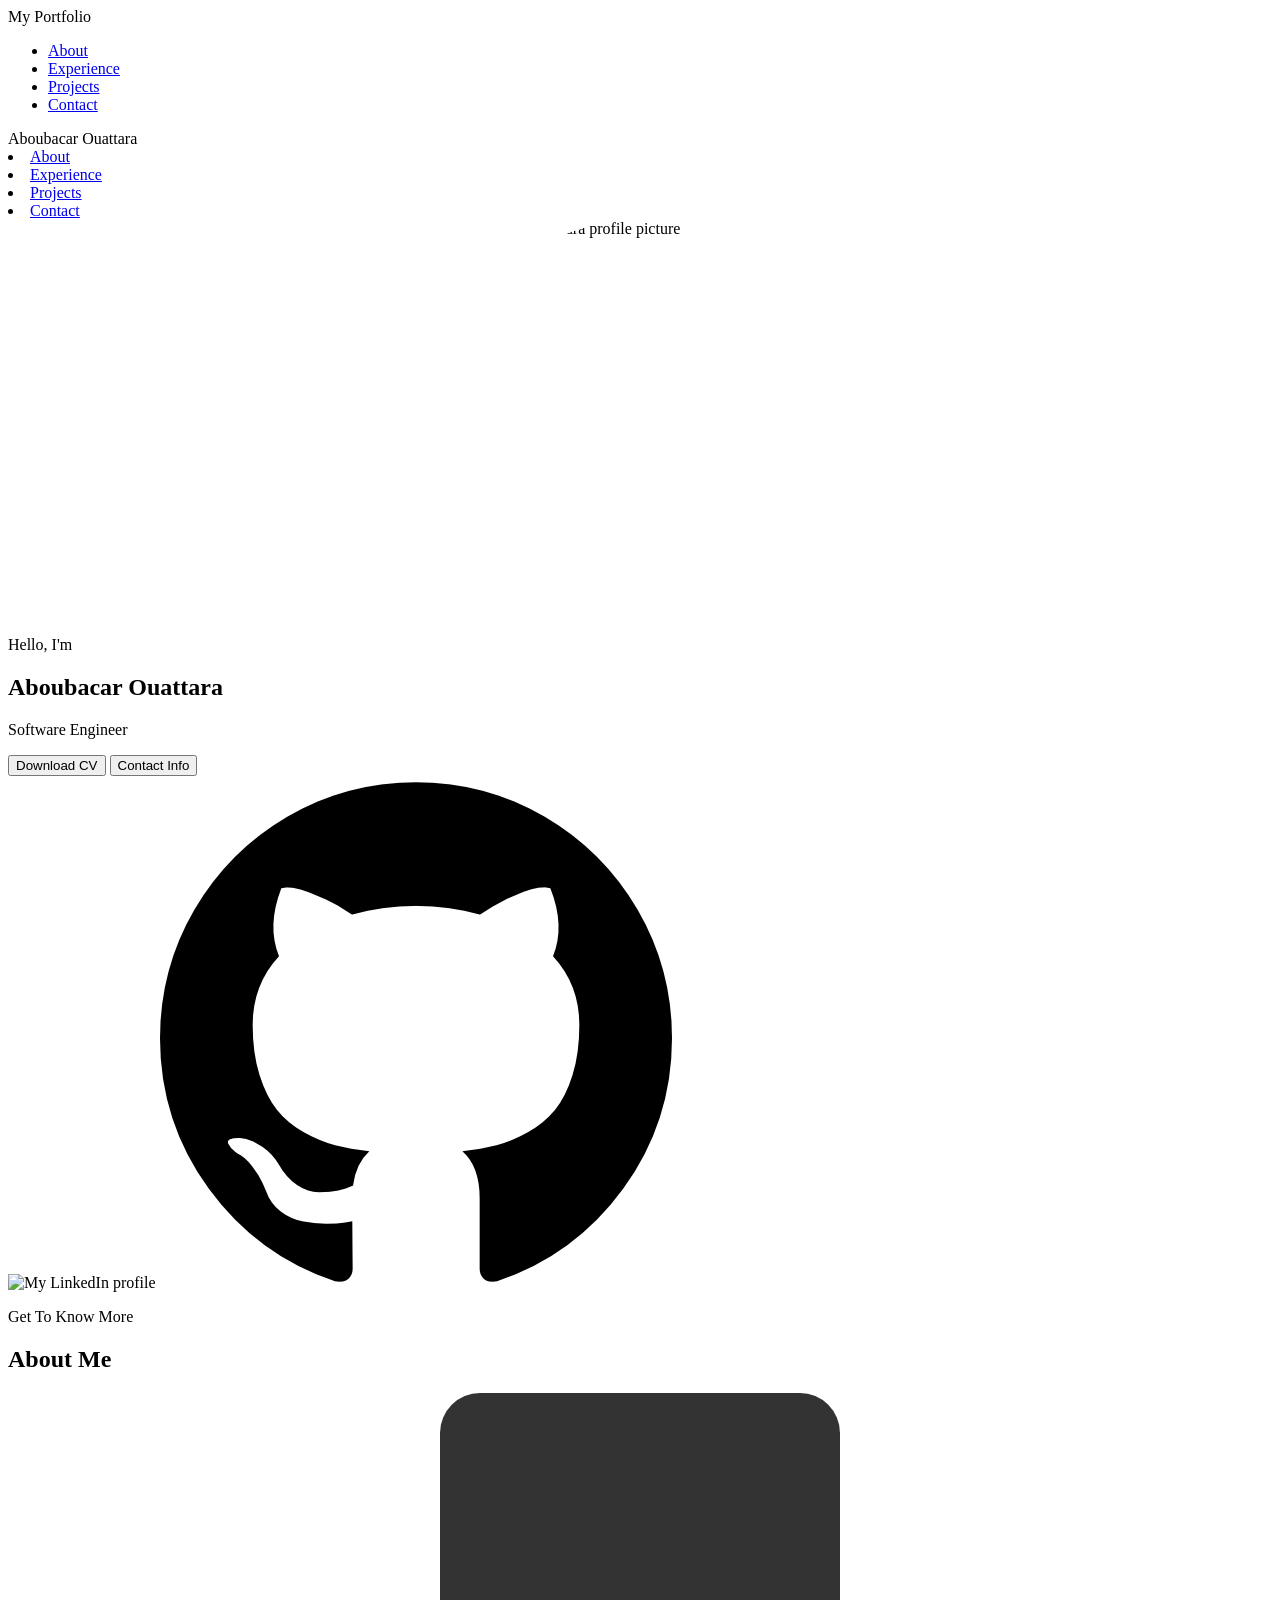
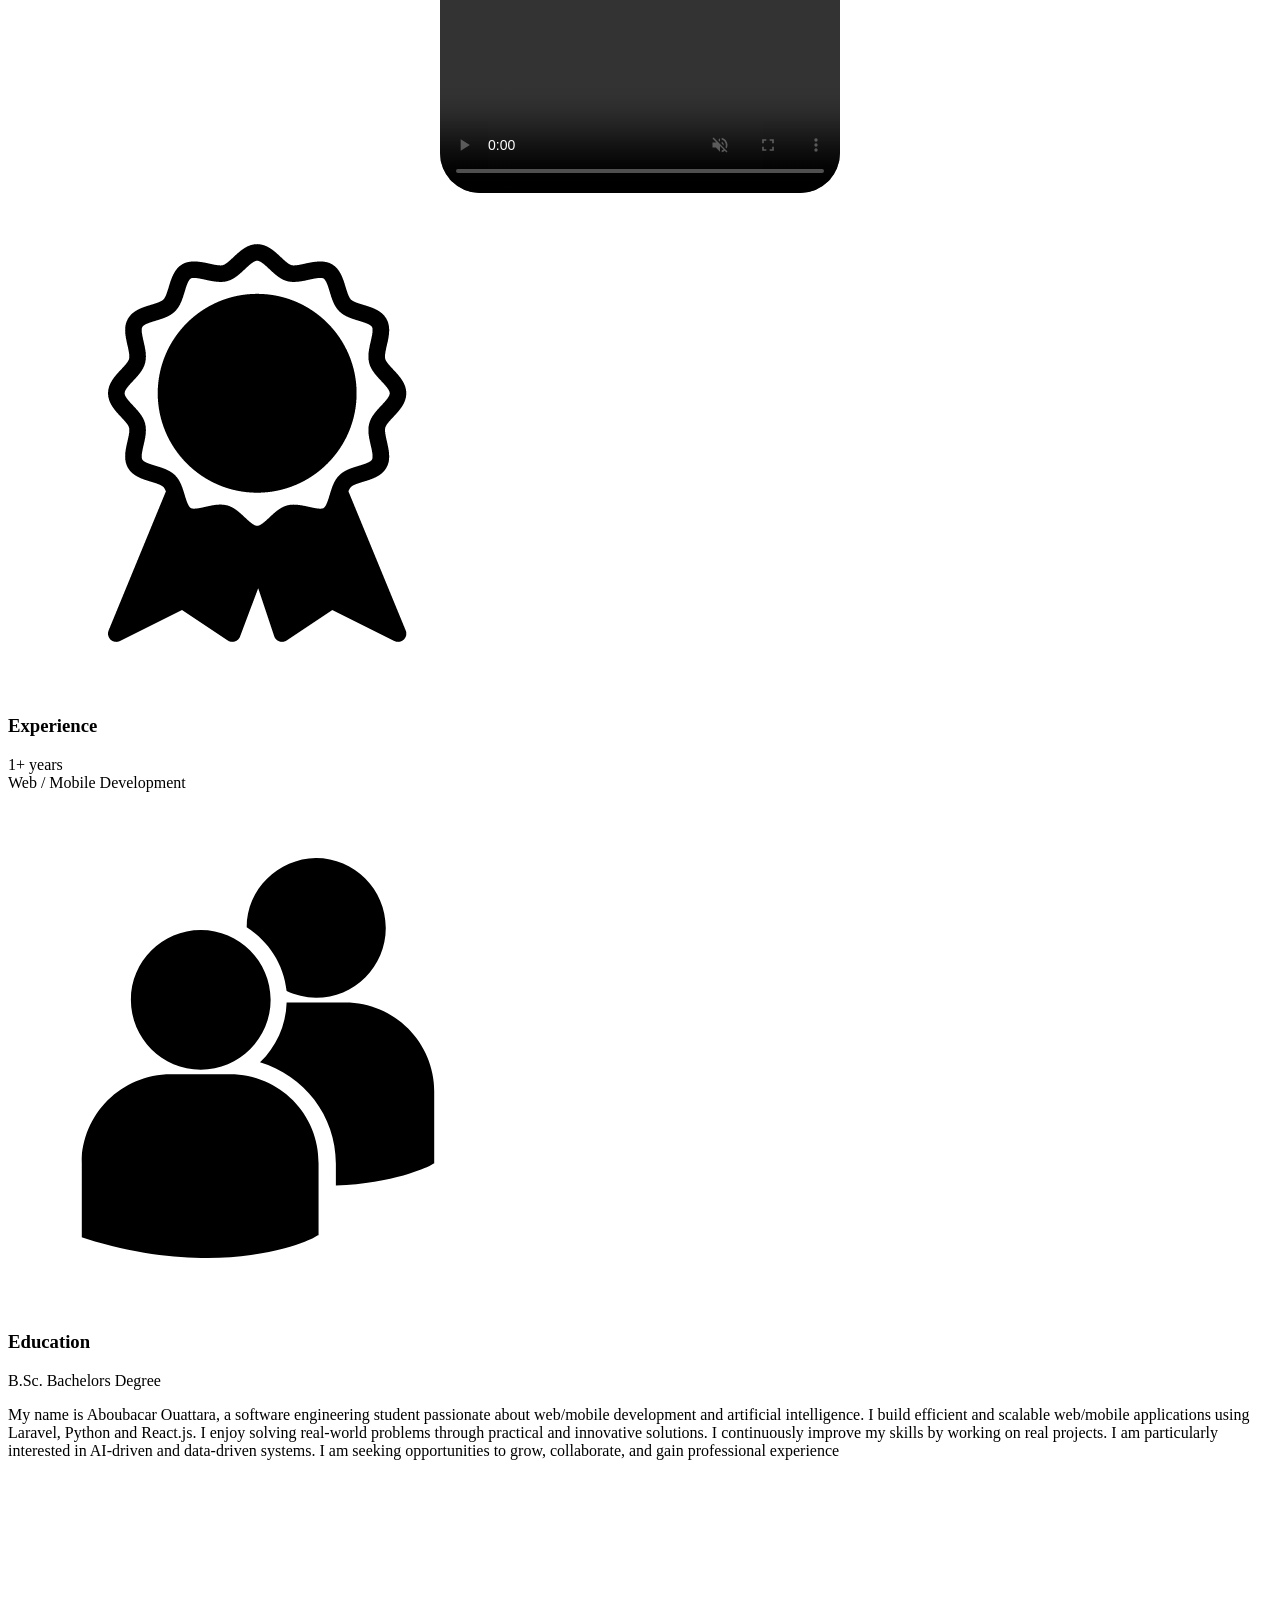
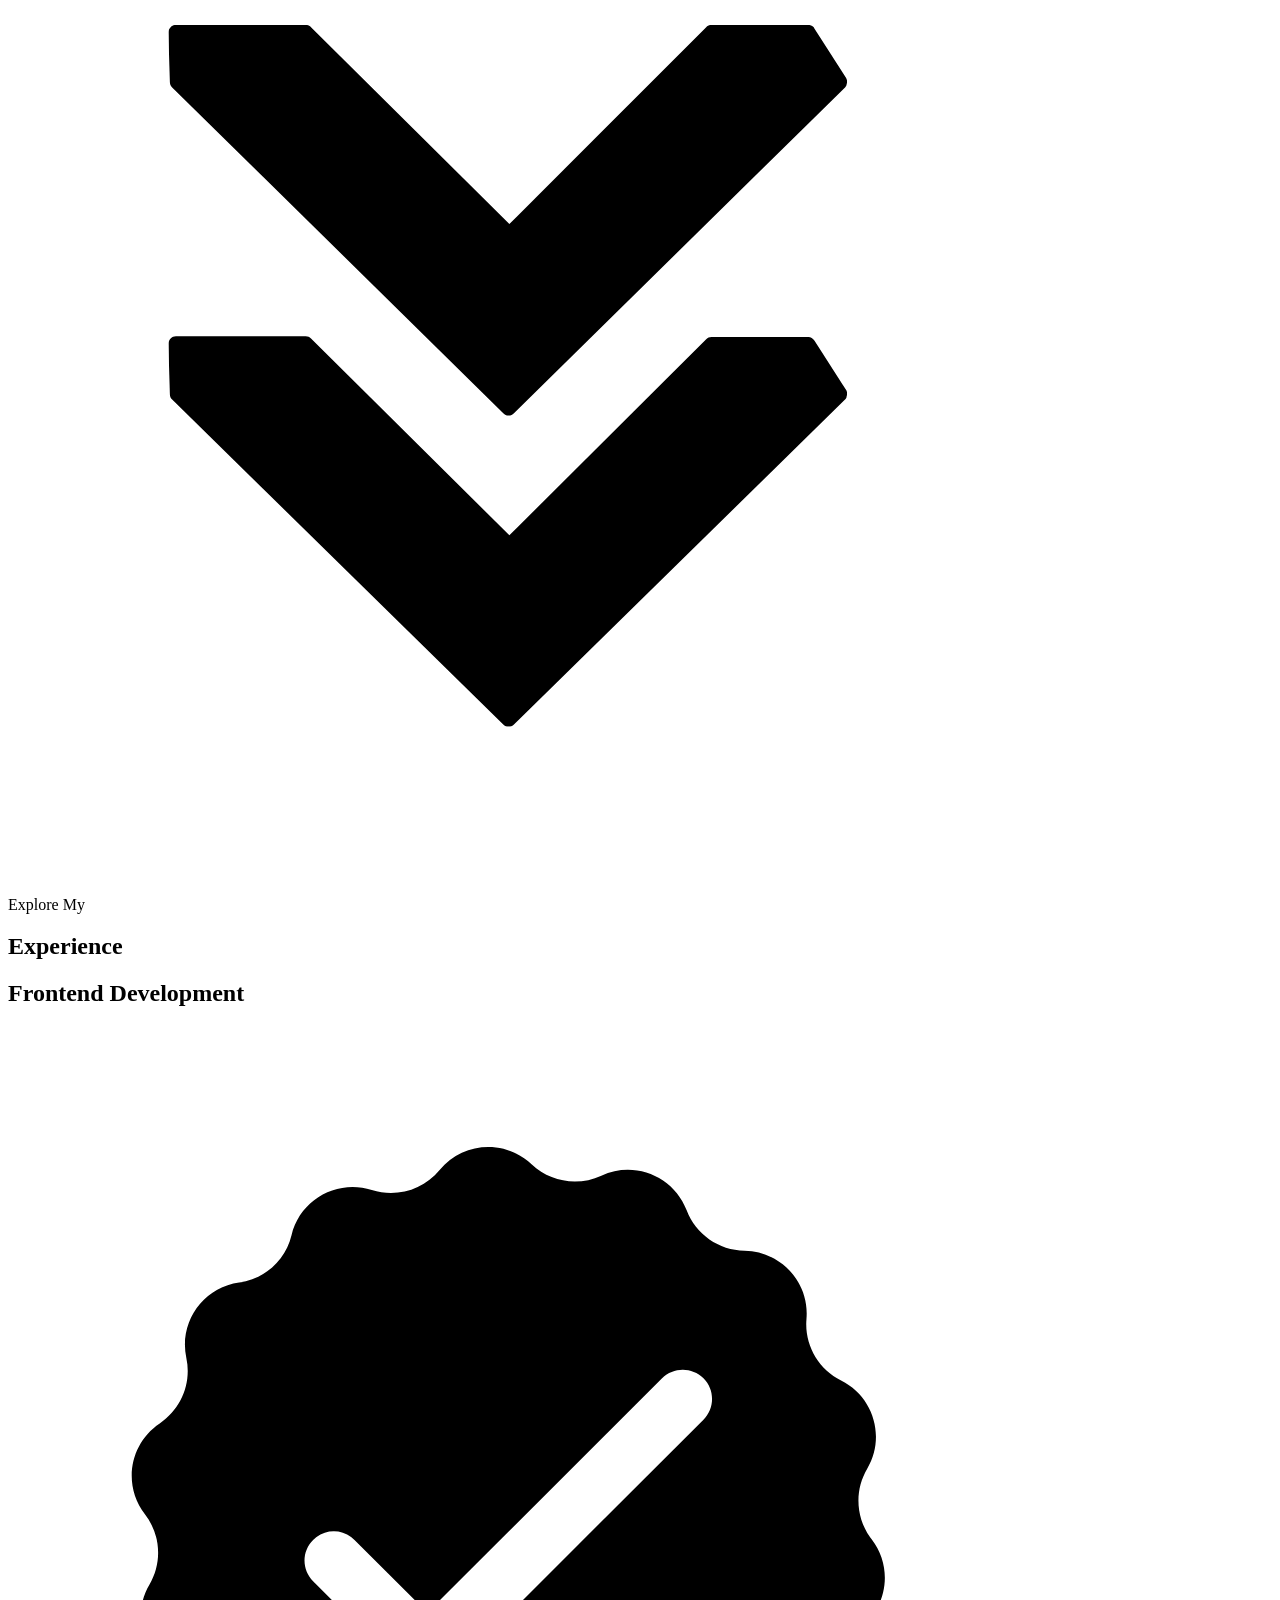
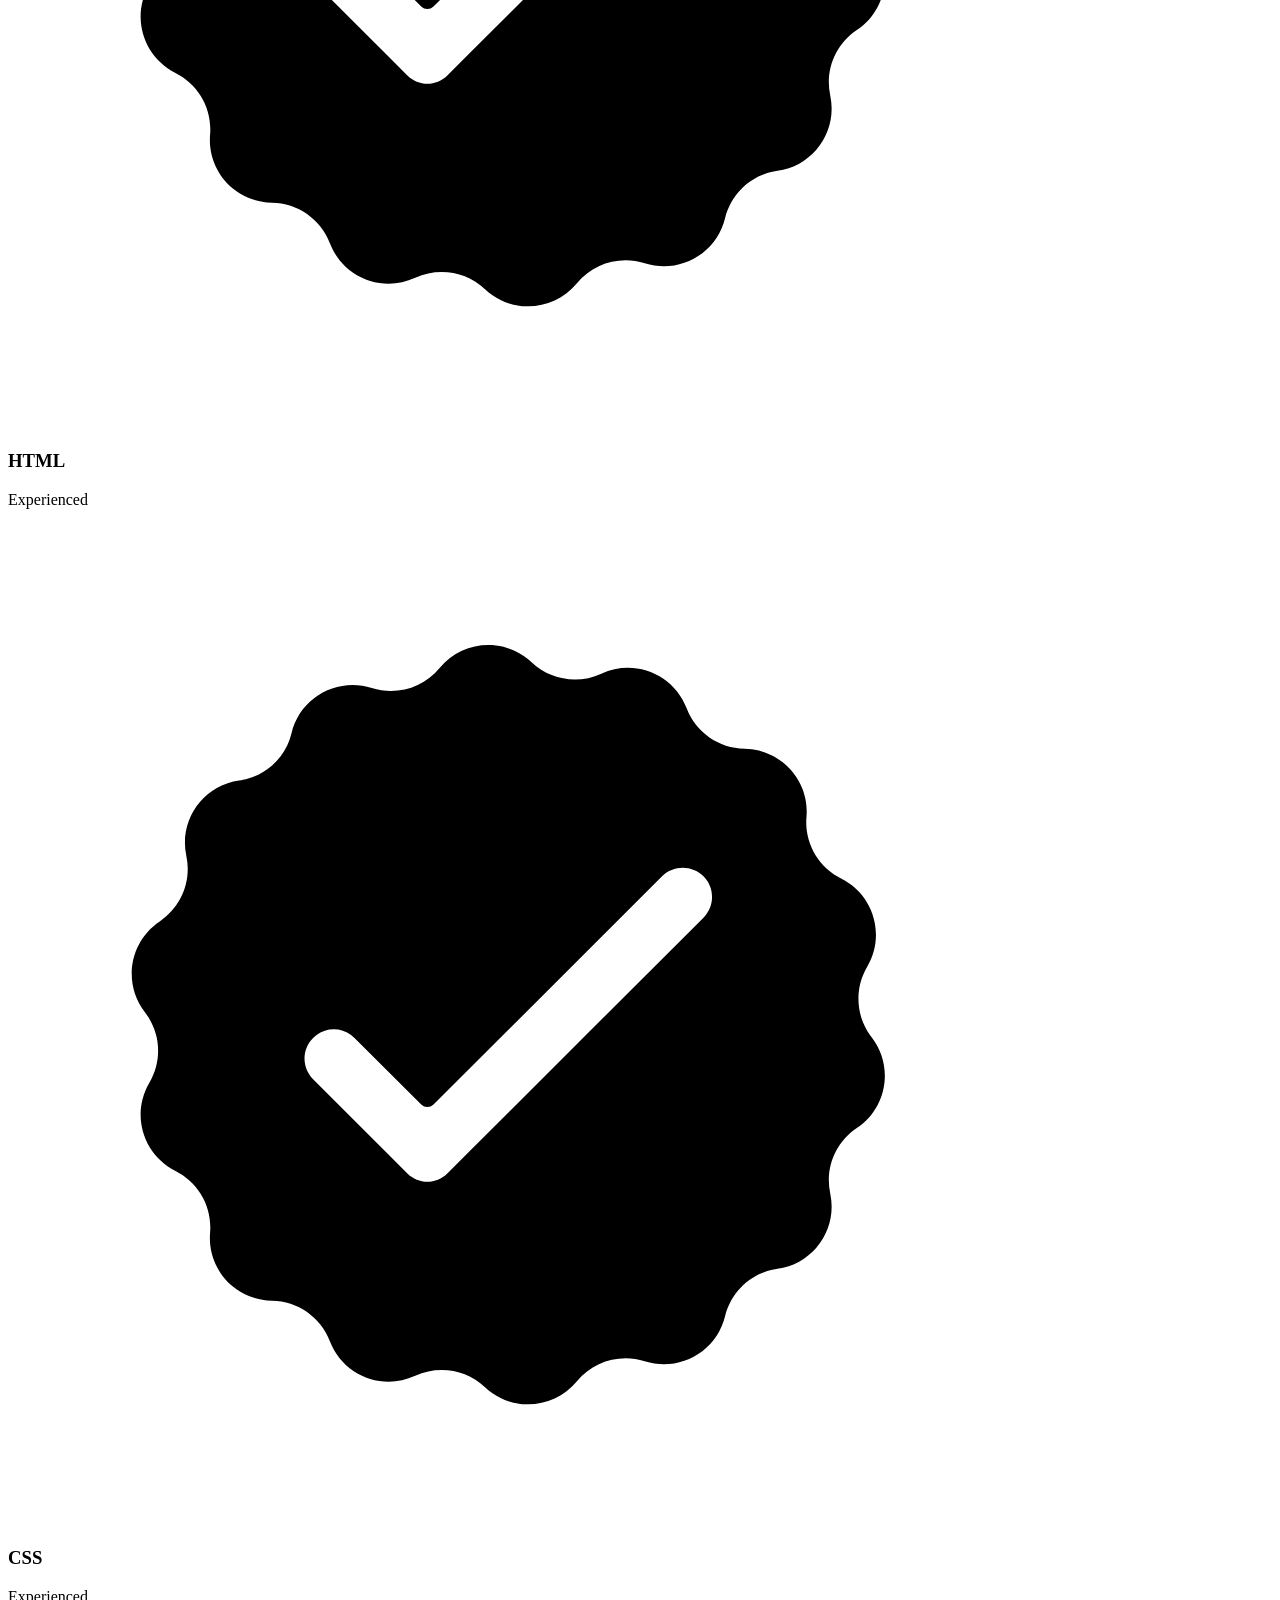
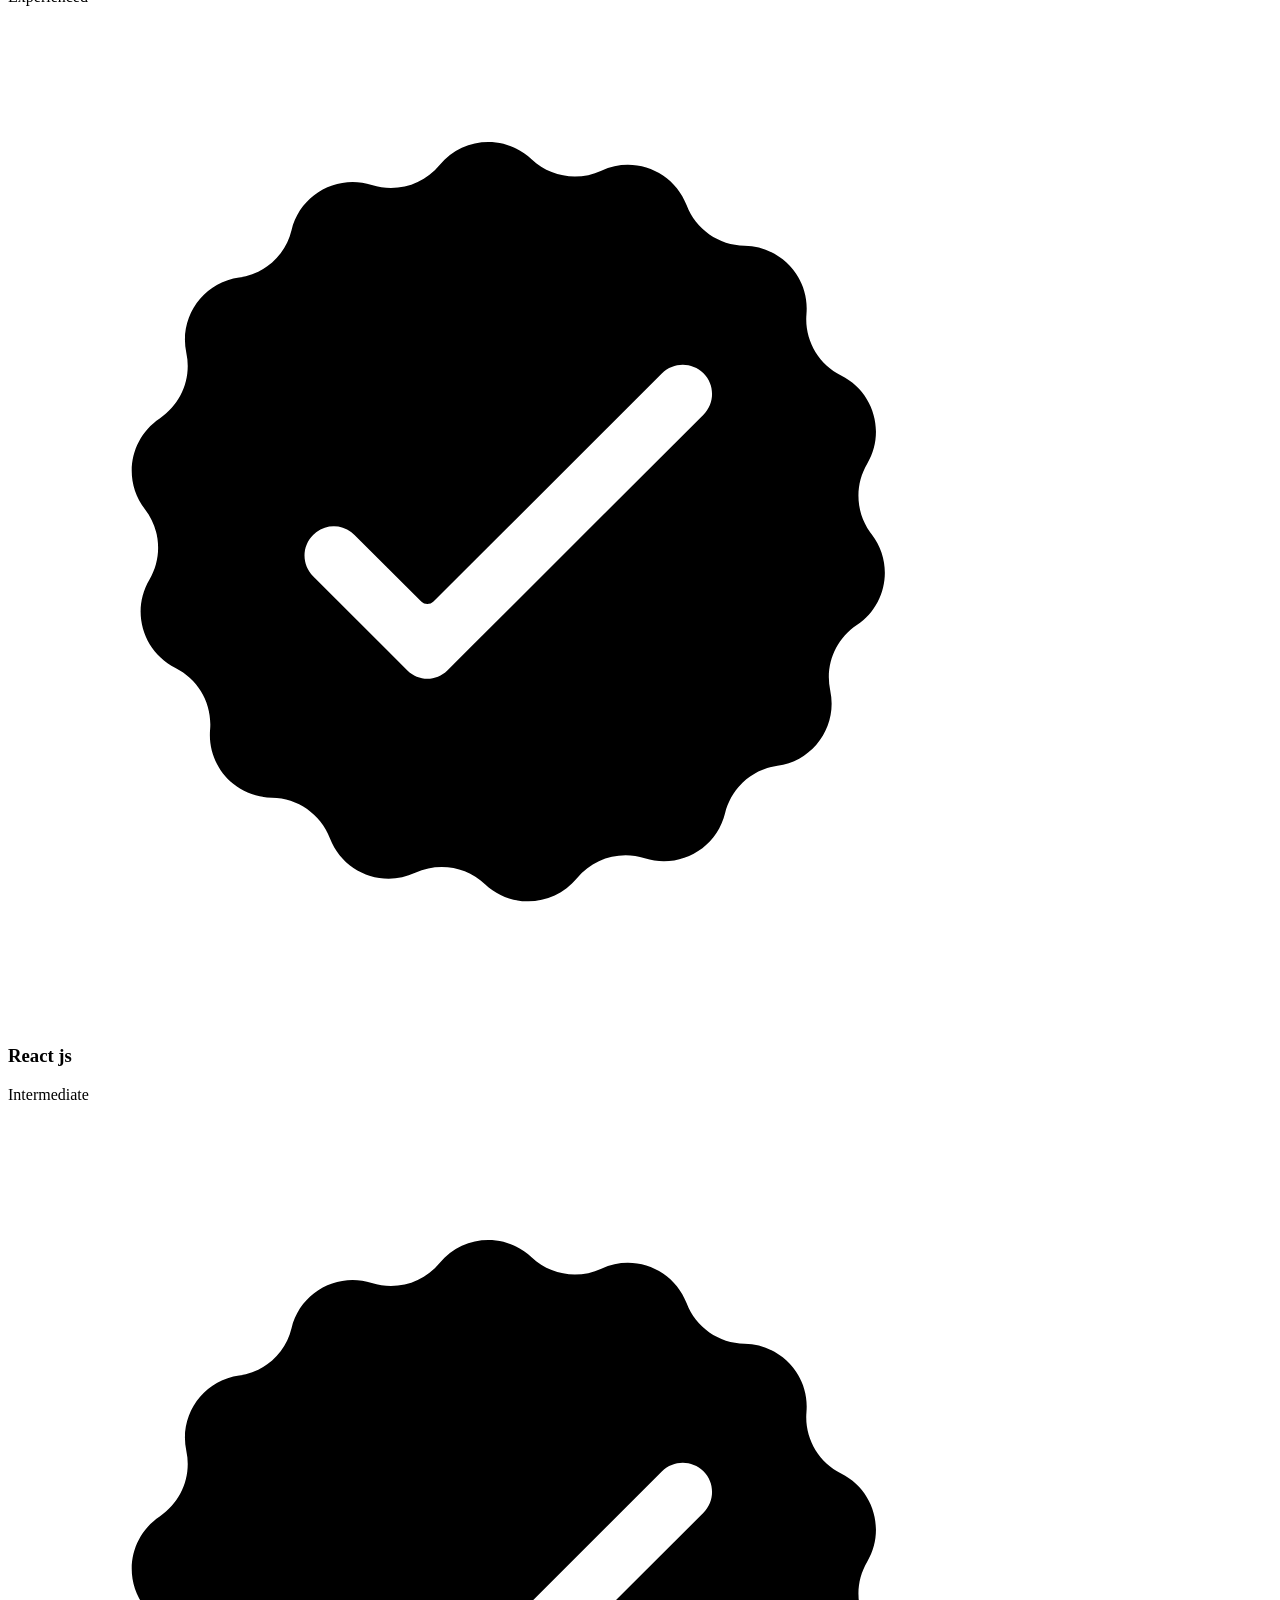
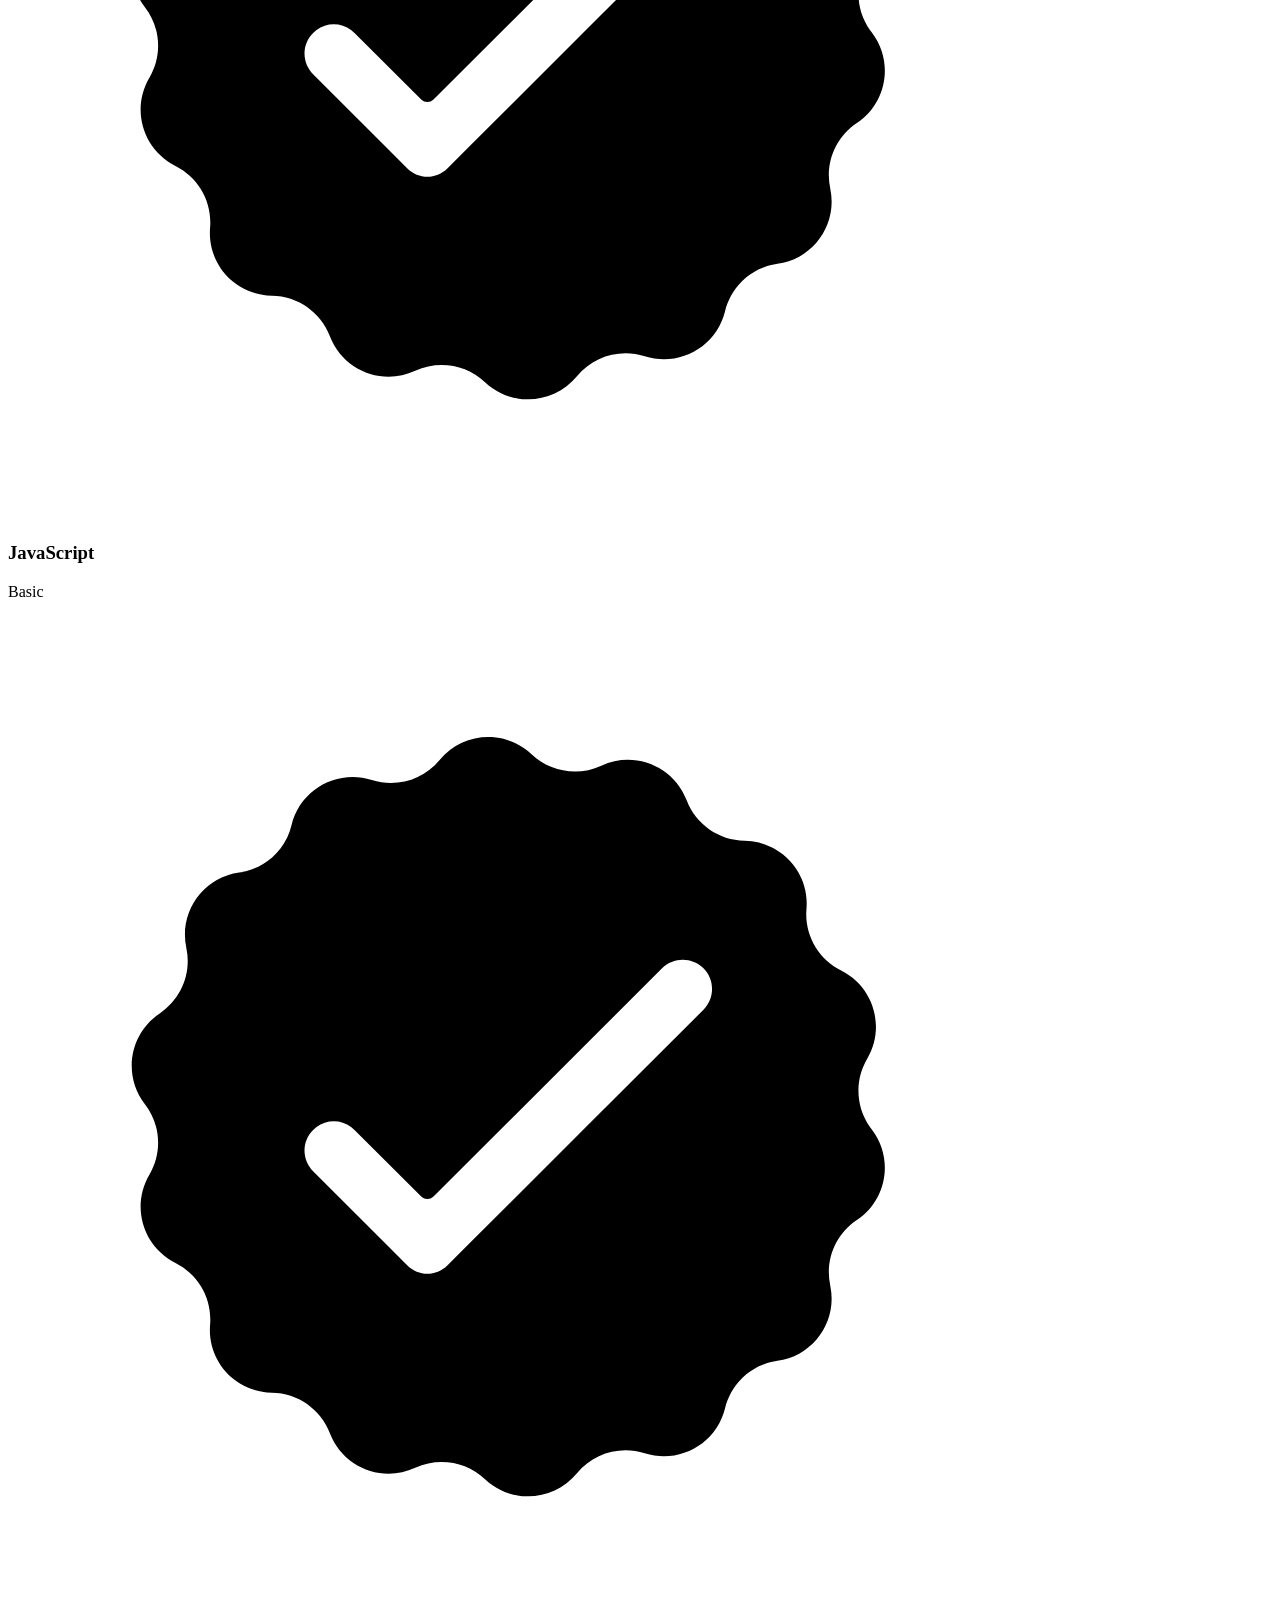
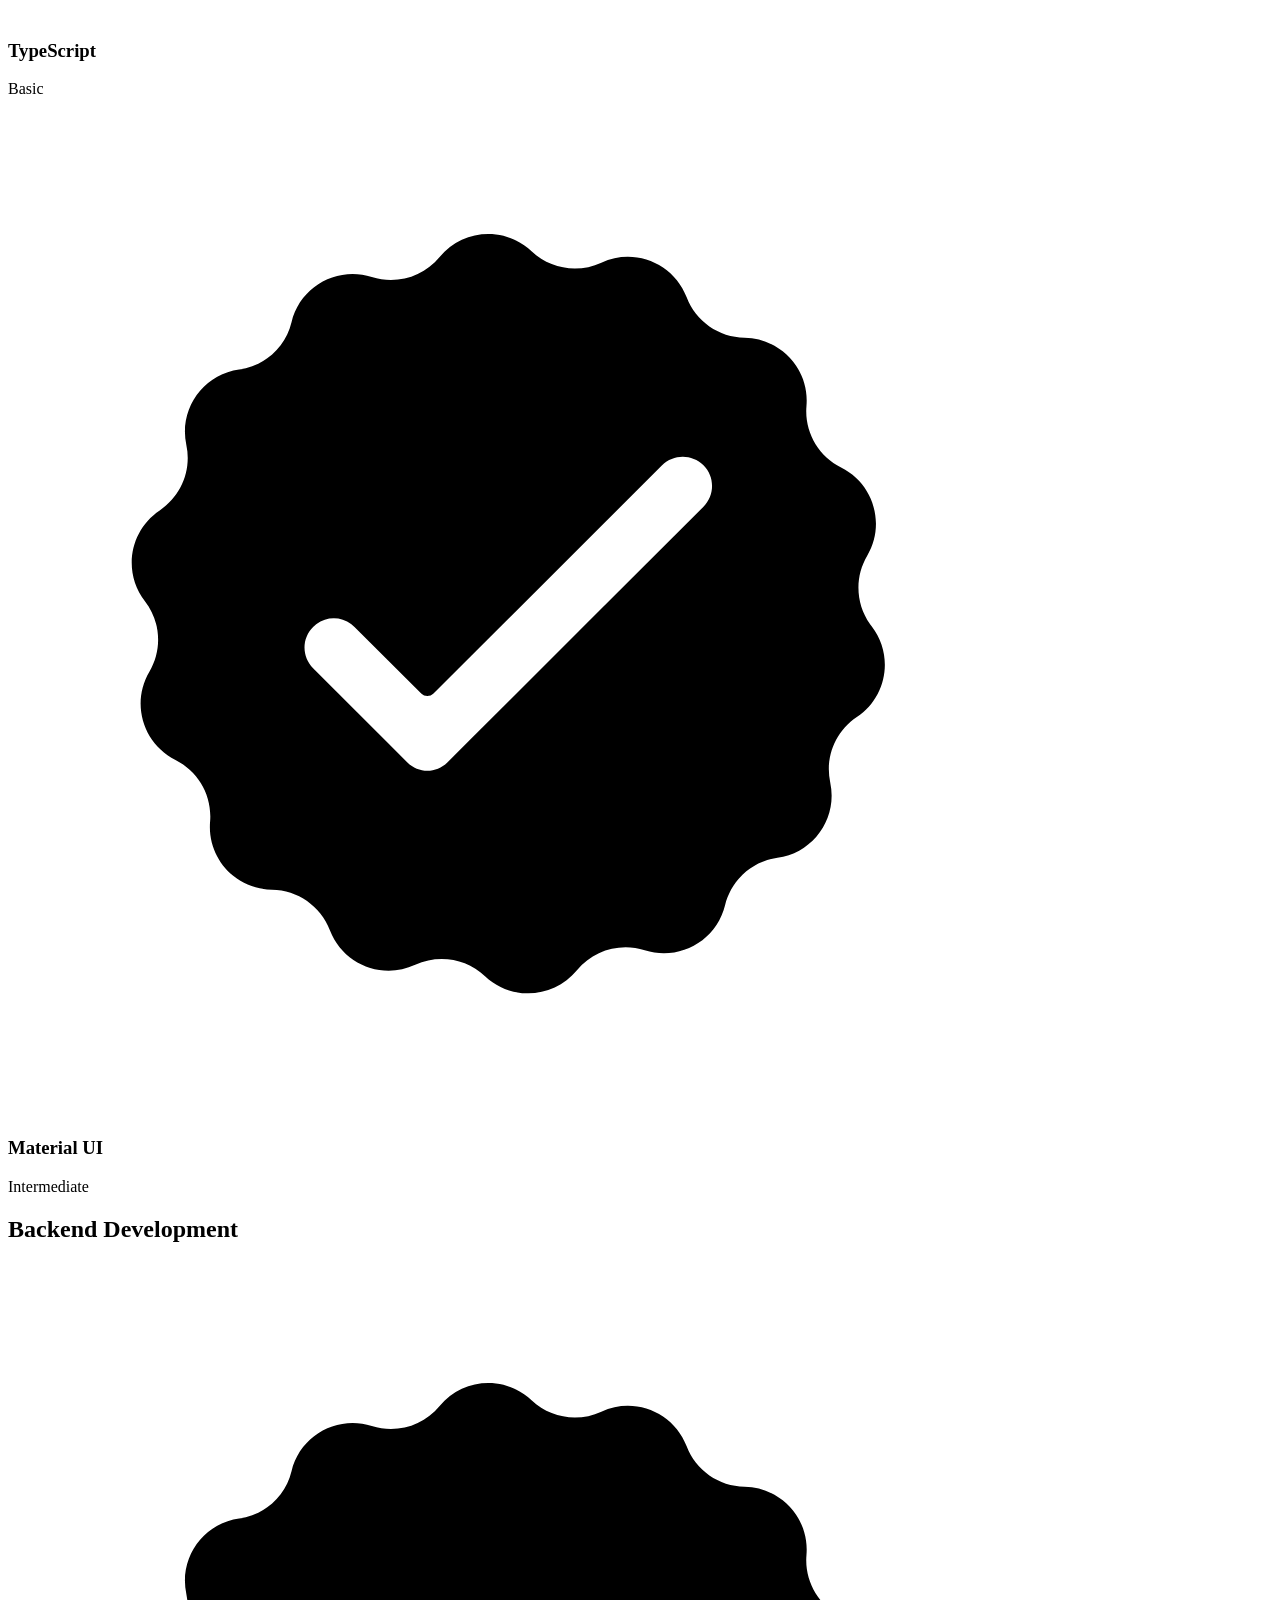
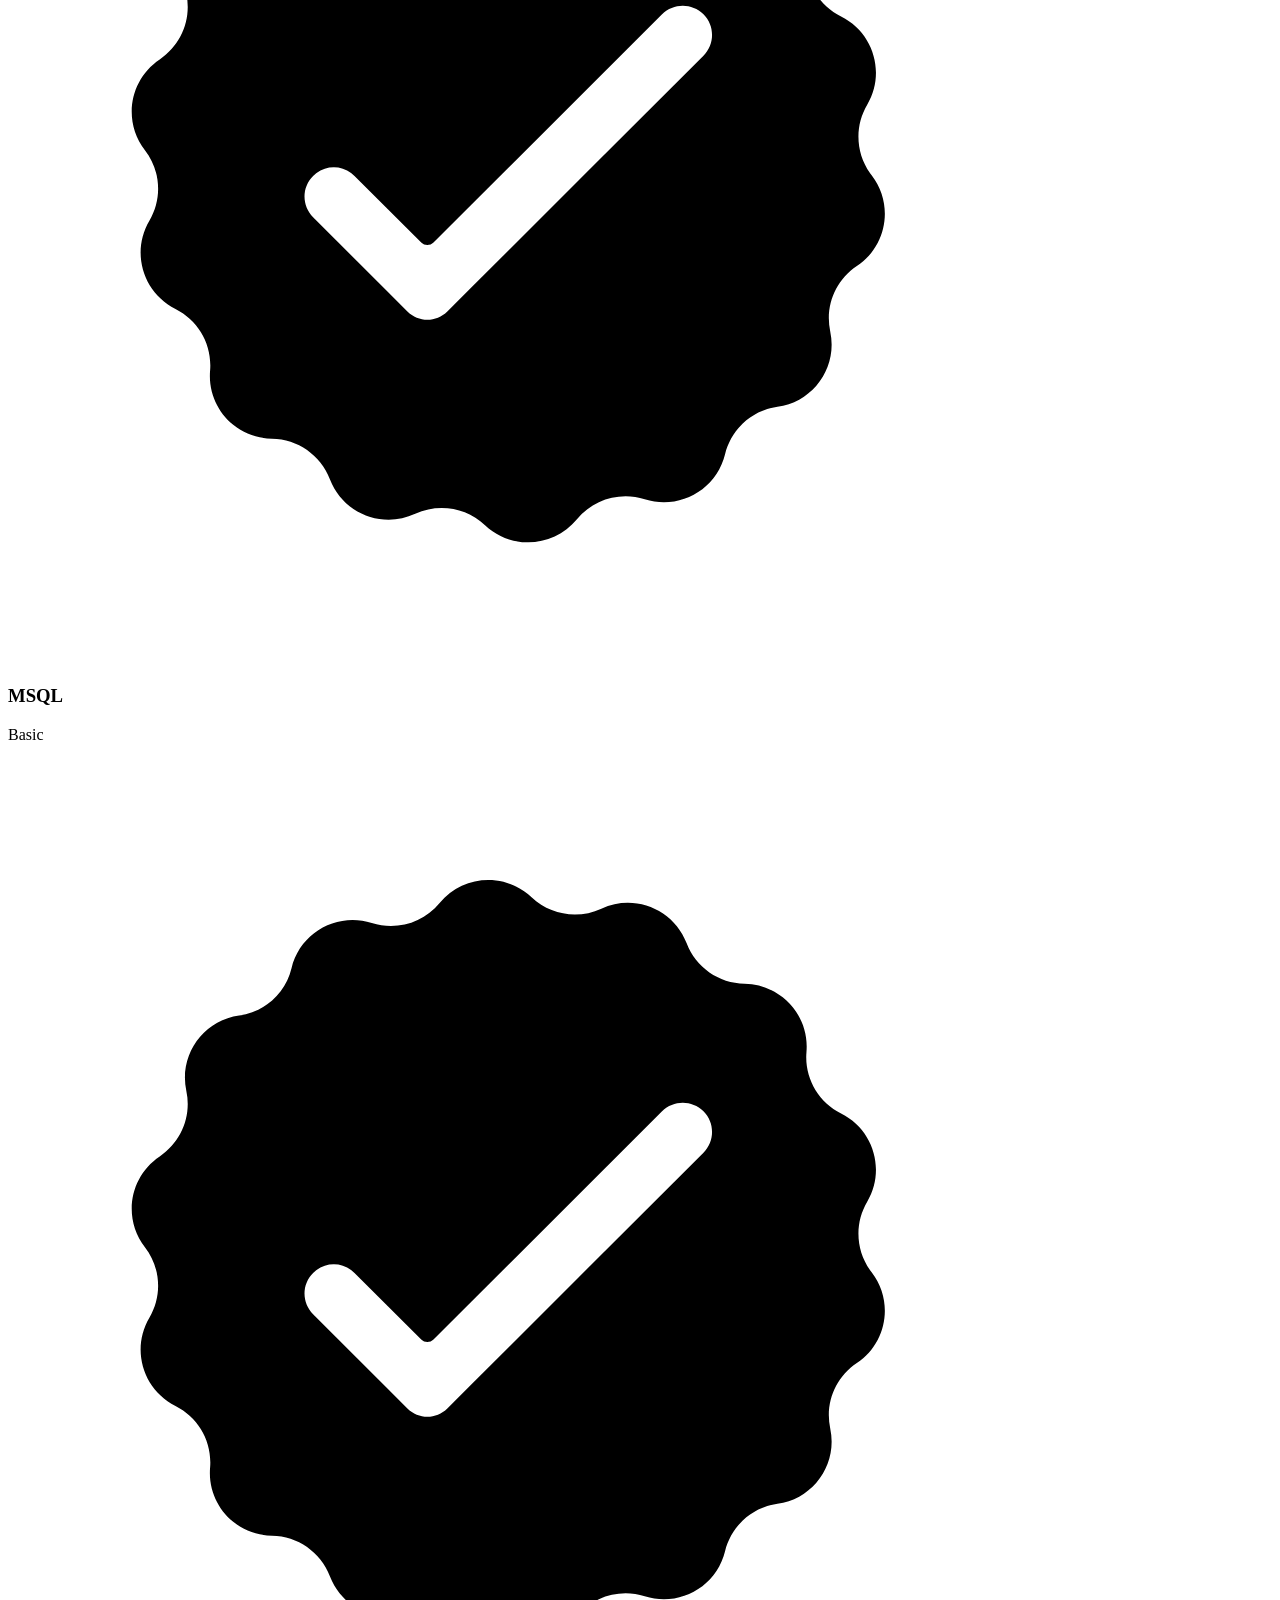
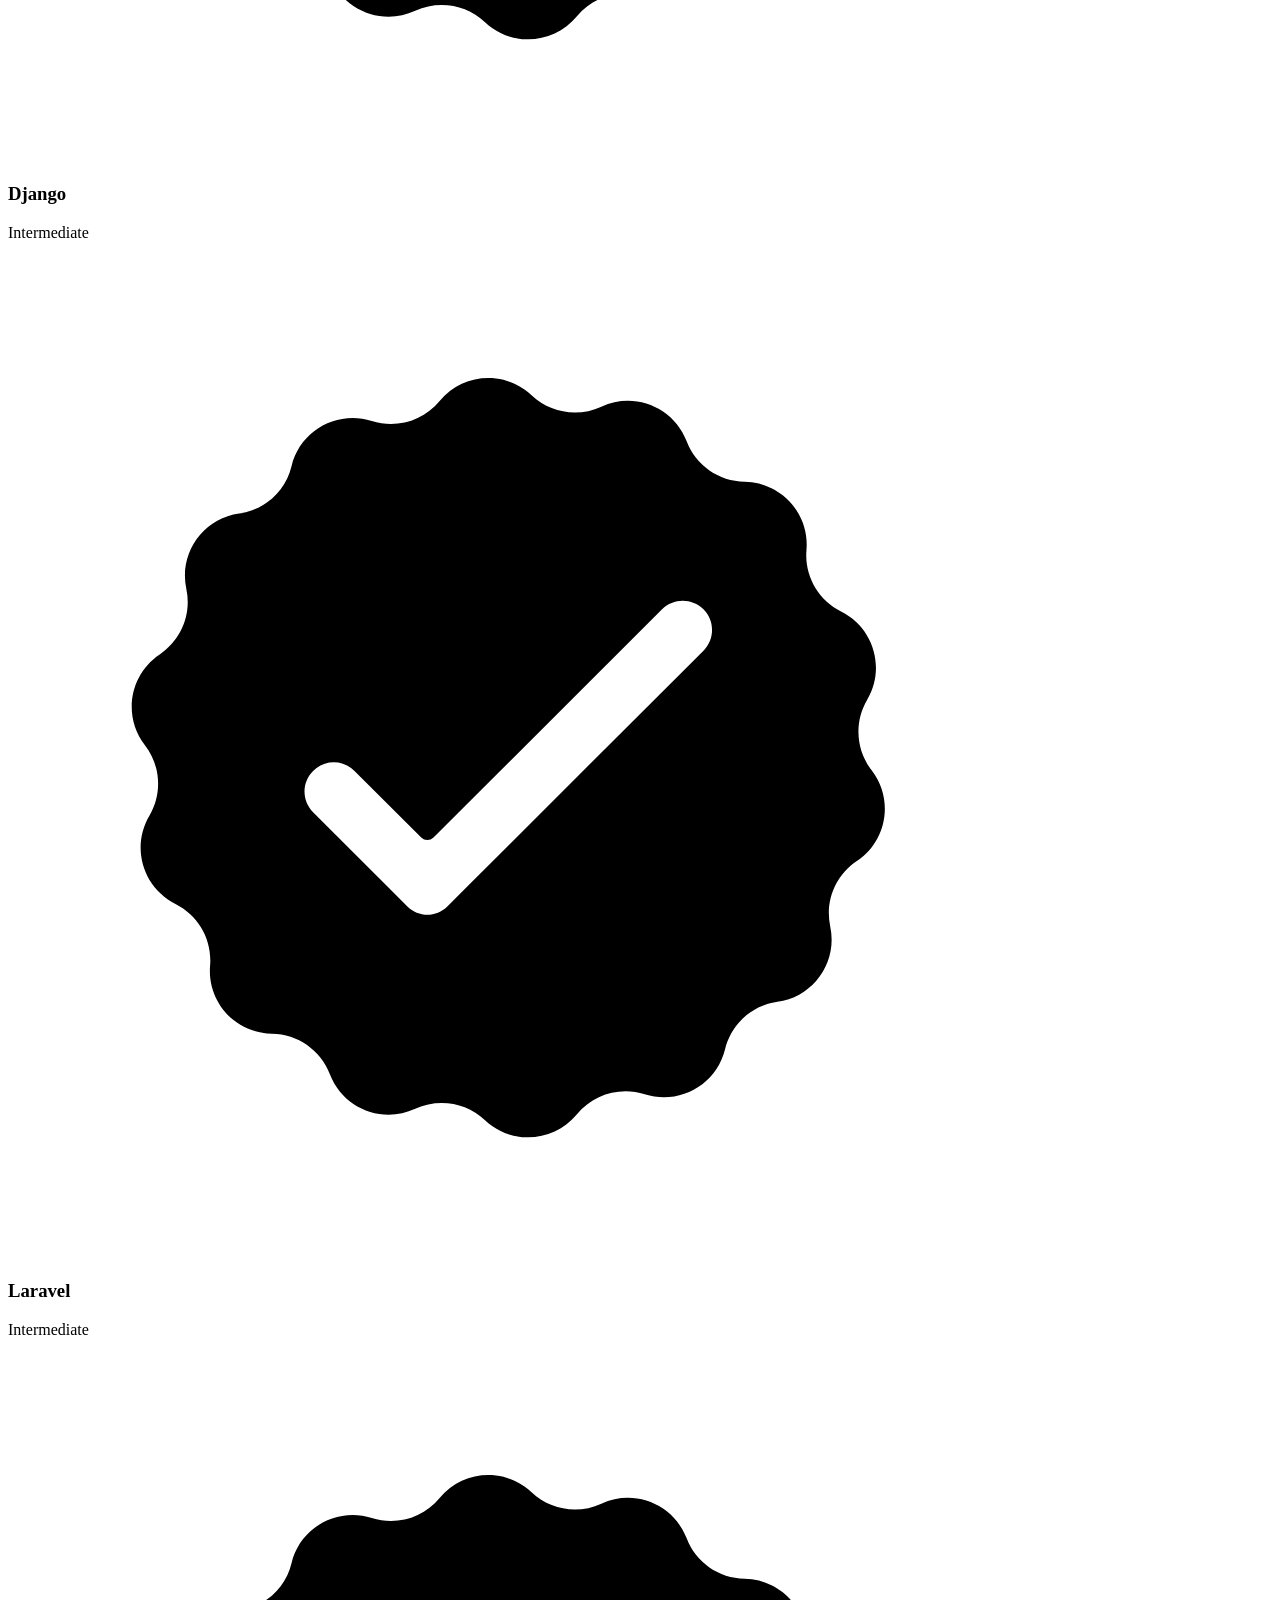
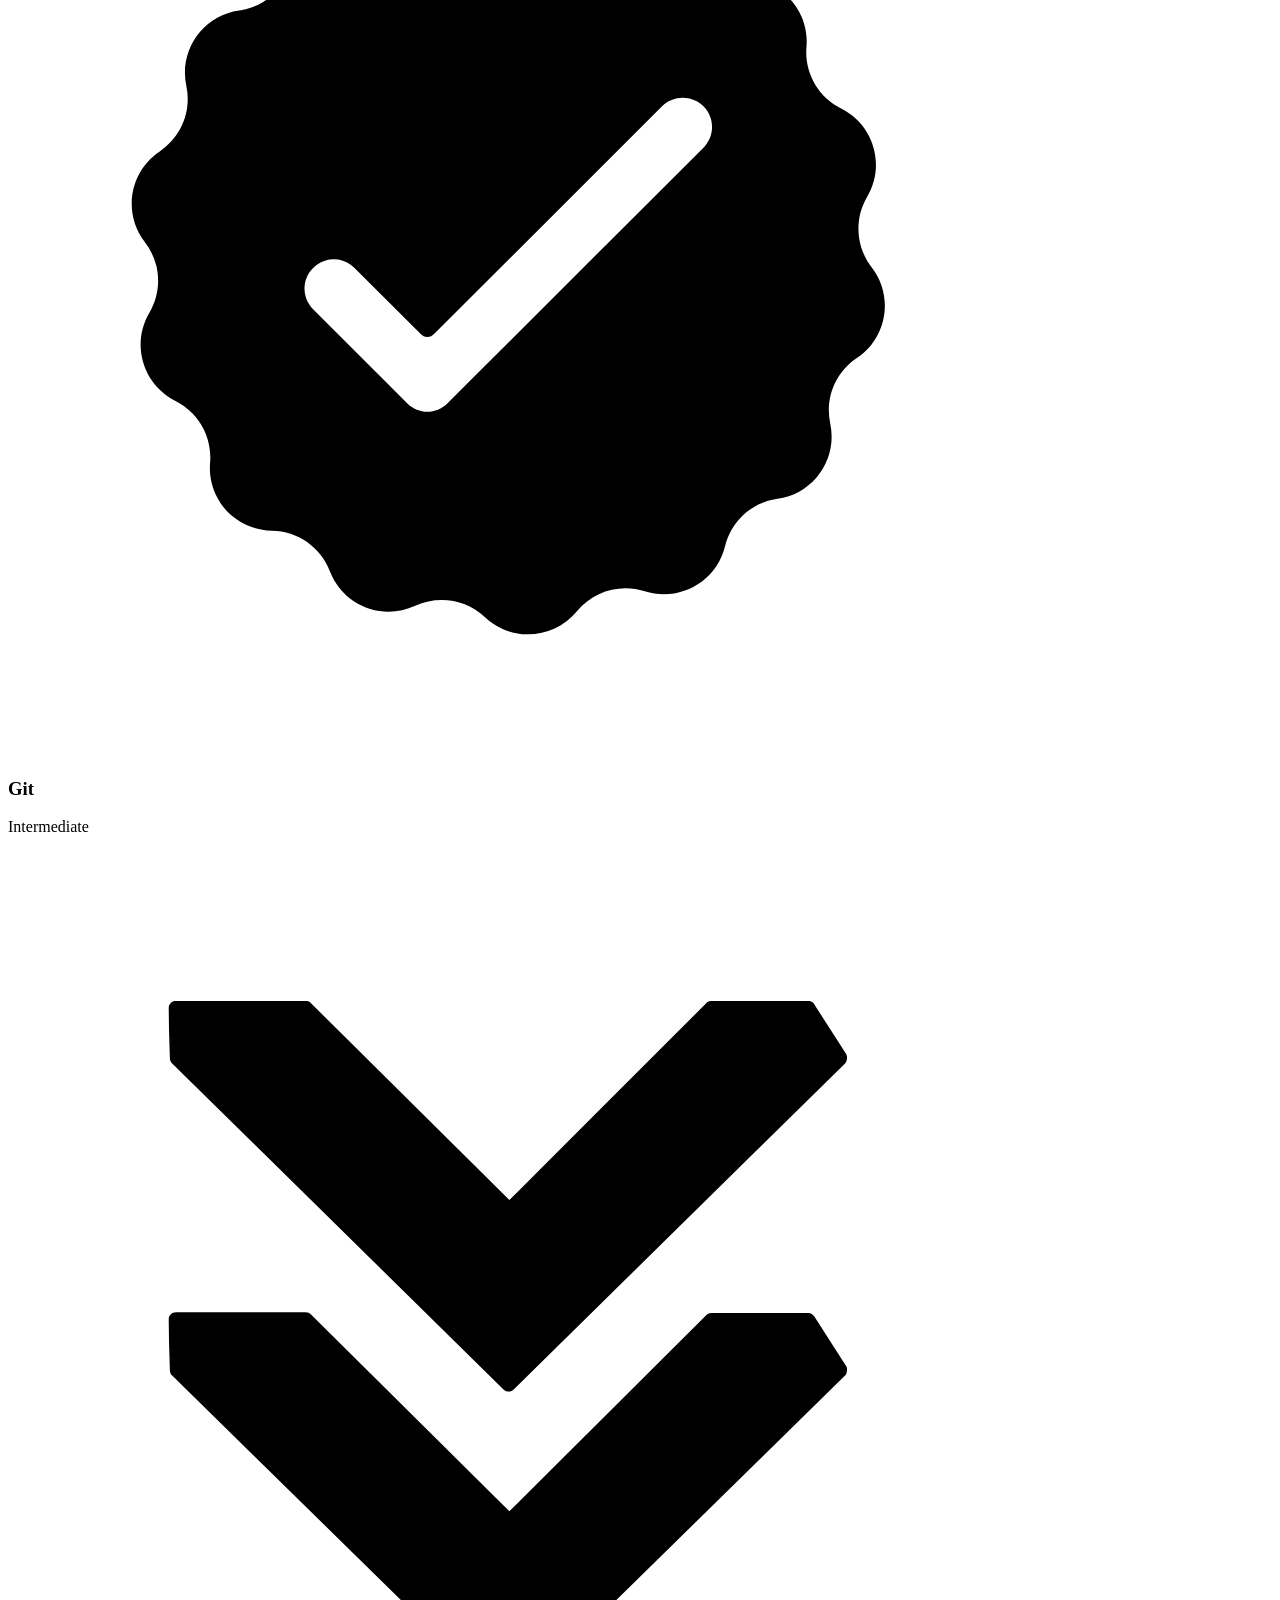
==== index.html @ b8ba281e "Initial commit" ====
<!DOCTYPE html>
<html lang="en">
  <head>
    <meta charset="UTF-8" />
    <meta http-equiv="X-UA-Compatible" content="IE=edge" />
    <meta name="viewport" content="width=device-width, initial-scale=1.0" />
    <title>My Portfolio</title>
    <link rel="stylesheet" href="style.css" />
    <link rel="stylesheet" href="mediaqueries.css" />
  </head>
  <body>
    <nav id="desktop-nav">
      <div class="logo">My Portfolio</div>
      <div>
        <ul class="nav-links">
          <li><a href="#about">About</a></li>
          <li><a href="#experience">Experience</a></li>
          <li><a href="#projects">Projects</a></li>
          <li><a href="#contact">Contact</a></li>
        </ul>
      </div>
    </nav>
    <nav id="hamburger-nav">
      <div class="logo">Aboubacar Ouattara</div>
      <div class="hamburger-menu">
        <div class="hamburger-icon" onclick="toggleMenu()">
          <span></span>
          <span></span>
          <span></span>
        </div>
        <div class="menu-links">
          <li><a href="#about" onclick="toggleMenu()">About</a></li>
          <li><a href="#experience" onclick="toggleMenu()">Experience</a></li>
          <li><a href="#projects" onclick="toggleMenu()">Projects</a></li>
          <li><a href="#contact" onclick="toggleMenu()">Contact</a></li>
        </div>
      </div>
    </nav>
    <section id="profile">
      <div class="section__pic-container">
  <img src="./assets/Abou.jpeg" alt="Aboubacar Ouattara profile picture" />
</div>

<style>
  .section__pic-container {
    display: flex;
    justify-content: center;
    align-items: center;
  }

  .section__pic-container img {
    width: 400px;
    height: 400px;
    object-fit: cover;
    border-radius: 50%;
  }
</style>
      <div class="section__text">
        <p class="section__text__p1">Hello, I'm</p>
        <h1 class="title">Aboubacar Ouattara</h1>
        <p class="section__text__p2">Software Engineer</p>
        <div class="btn-container">
          <button
            class="btn btn-color-2"
            onclick="window.open('./assets/CV_OUATTARA_ABOUBACAR.docx')"
          >
            Download CV
          </button>
          <button class="btn btn-color-1" onclick="location.href='./#contact'">
            Contact Info
          </button>
        </div>
        <div id="socials-container">
          <img
            src="./assets/linkedin.png"
            alt="My LinkedIn profile"
            class="icon"
            onclick="location.href='https:'//www.linkedin.com/in/aboubacar-ouattara-ab93b6258?utm_source=share_via&utm_content=profile&utm_medium=member_ios'"
          />
          <img
            src="./assets/github.png"
            alt="My Github profile"
            class="icon"
            onclick="location.href='https://github.com/'"
          />
        </div>
      </div>
    </section>
    <section id="about">
      <p class="section__text__p1">Get To Know More</p>
      <h1 class="title">About Me</h1>
      <div class="section-container">
       <div class="section__pic-container">
  <video class="about-pic" controls autoplay muted loop>
    <source src="./assets/MEINTRO.mp4" type="video/mp4">
    Your browser does not support the video tag.
  </video>
</div>

<style>
  .section__pic-container {
    display: flex;
    justify-content: center;
    align-items: center;
  }

  .about-pic {
    width: 400px;
    height: 400px;
    object-fit: cover;
    border-radius: 10%;
  }
</style>
        <div class="about-details-container">
          <div class="about-containers">
            <div class="details-container">
              <img
                src="./assets/experience.png"
                alt="Experience icon"
                class="icon"
              />
              <h3>Experience</h3>
              <p>1+ years <br />Web / Mobile Development</p>
            </div>
            <div class="details-container">
              <img
                src="./assets/education.png"
                alt="Education icon"
                class="icon"
              />
              <h3>Education</h3>
              <p>B.Sc. Bachelors Degree</p>
            </div>
          </div>
          <div class="text-container">
            <p>
             My name is Aboubacar Ouattara, a software engineering student passionate about web/mobile development and artificial intelligence.
             I build efficient and scalable web/mobile applications using Laravel, Python and React.js.
             I enjoy solving real-world problems through practical and innovative solutions.
             I continuously improve my skills by working on real projects.
             I am particularly interested in AI-driven and data-driven systems.
            I am seeking opportunities to grow, collaborate, and gain professional experience
            </p>
          </div>
        </div>
      </div>
      <img
        src="./assets/arrow.png"
        alt="Arrow icon"
        class="icon arrow"
        onclick="location.href='./#experience'"
      />
    </section>
    <section id="experience">
      <p class="section__text__p1">Explore My</p>
      <h1 class="title">Experience</h1>
      <div class="experience-details-container">
        <div class="about-containers">
          <div class="details-container">
            <h2 class="experience-sub-title">Frontend Development</h2>
            <div class="article-container">
              <article>
                <img
                  src="./assets/checkmark.png"
                  alt="Experience icon"
                  class="icon"
                />
                <div>
                  <h3>HTML</h3>
                  <p>Experienced</p>
                </div>
              </article>
              <article>
                <img
                  src="./assets/checkmark.png"
                  alt="Experience icon"
                  class="icon"
                />
                <div>
                  <h3>CSS</h3>
                  <p>Experienced</p>
                </div>
              </article>
              <article>
                <img
                  src="./assets/checkmark.png"
                  alt="Experience icon"
                  class="icon"
                />
                <div>
                  <h3>React js</h3>
                  <p>Intermediate</p>
                </div>
              </article>
              <article>
                <img
                  src="./assets/checkmark.png"
                  alt="Experience icon"
                  class="icon"
                />
                <div>
                  <h3>JavaScript</h3>
                  <p>Basic</p>
                </div>
              </article>
              <article>
                <img
                  src="./assets/checkmark.png"
                  alt="Experience icon"
                  class="icon"
                />
                <div>
                  <h3>TypeScript</h3>
                  <p>Basic</p>
                </div>
              </article>
              <article>
                <img
                  src="./assets/checkmark.png"
                  alt="Experience icon"
                  class="icon"
                />
                <div>
                  <h3>Material UI</h3>
                  <p>Intermediate</p>
                </div>
              </article>
            </div>
          </div>
          <div class="details-container">
            <h2 class="experience-sub-title">Backend Development</h2>
            <div class="article-container">
              <article>
                <img
                  src="./assets/checkmark.png"
                  alt="Experience icon"
                  class="icon"
                />
                <div>
                  <h3>MSQL</h3>
                  <p>Basic</p>
                </div>
              </article>
              <article>
                <img
                  src="./assets/checkmark.png"
                  alt="Experience icon"
                  class="icon"
                />
                <div>
                  <h3>Django</h3>
                  <p>Intermediate</p>
                </div>
              </article>
              <article>
                <img
                  src="./assets/checkmark.png"
                  alt="Experience icon"
                  class="icon"
                />
                <div>
                  <h3>Laravel</h3>
                  <p>Intermediate</p>
                </div>
              </article>
              <article>
                <img
                  src="./assets/checkmark.png"
                  alt="Experience icon"
                  class="icon"
                />
                <div>
                  <h3>Git</h3>
                  <p>Intermediate</p>
                </div>
              </article>
            </div>
          </div>
        </div>
      </div>
      <img
        src="./assets/arrow.png"
        alt="Arrow icon"
        class="icon arrow"
        onclick="location.href='./#projects'"
      />
    </section>
    <section id="projects">
      <p class="section__text__p1">Browse My Recent</p>
      <h1 class="title">Projects</h1>
      <div class="experience-details-container">
        <div class="about-containers">
          <div class="details-container color-container">
            <div class="article-container">
              <img
                src="./assets/project-1.png"
                alt="Project 1"
                class="project-img"
              />
            </div>
            <h2 class="experience-sub-title project-title">Project One</h2>
            <div class="btn-container">
              <button
                class="btn btn-color-2 project-btn"
                onclick="location.href='https://github.com/'"
              >
                Github
              </button>
              <button
                class="btn btn-color-2 project-btn"
                onclick="location.href='https://github.com/'"
              >
                Live Demo
              </button>
            </div>
          </div>
          <div class="details-container color-container">
            <div class="article-container">
              <img
                src="./assets/project-2.png"
                alt="Project 2"
                class="project-img"
              />
            </div>
            <h2 class="experience-sub-title project-title">Project Two</h2>
            <div class="btn-container">
              <button
                class="btn btn-color-2 project-btn"
                onclick="location.href='https://github.com/'"
              >
                Github
              </button>
              <button
                class="btn btn-color-2 project-btn"
                onclick="location.href='https://github.com/'"
              >
                Live Demo
              </button>
            </div>
          </div>
          <div class="details-container color-container">
            <div class="article-container">
              <img
                src="./assets/project-3.png"
                alt="Project 3"
                class="project-img"
              />
            </div>
            <h2 class="experience-sub-title project-title">Project Three</h2>
            <div class="btn-container">
              <button
                class="btn btn-color-2 project-btn"
                onclick="location.href='https://github.com/'"
              >
                Github
              </button>
              <button
                class="btn btn-color-2 project-btn"
                onclick="location.href='https://github.com/'"
              >
                Live Demo
              </button>
            </div>
          </div>
        </div>
      </div>
      <img
        src="./assets/arrow.png"
        alt="Arrow icon"
        class="icon arrow"
        onclick="location.href='./#contact'"
      />
    </section>
    <section id="contact">
      <p class="section__text__p1">Get in Touch</p>
      <h1 class="title">Contact Me</h1>
      <div class="contact-info-upper-container">
        <div class="contact-info-container">
          <img
            src="./assets/email.png"
            alt="Email icon"
            class="icon contact-icon email-icon"
          />
          <p><a href="mailto:examplemail@gmail.com">Example@gmail.com</a></p>
        </div>
        <div class="contact-info-container">
          <img
            src="./assets/linkedin.png"
            alt="LinkedIn icon"
            class="icon contact-icon"
          />
          <p><a href="https://https://www.linkedin.com/in/aboubacar-ouattara-ab93b6258?utm_source=share_via&utm_content=profile&utm_medium=member_ios">LinkedIn</a></p>
        </div>
      </div>
    </section>
    <footer>
      <nav>
        <div class="nav-links-container">
          <ul class="nav-links">
            <li><a href="#about">About</a></li>
            <li><a href="#experience">Experience</a></li>
            <li><a href="#projects">Projects</a></li>
            <li><a href="#contact">Contact</a></li>
          </ul>
        </div>
      </nav>
      <p>Copyright &#169; 2026 Aboubacar Ouattara . All Rights Reserved.</p>
    </footer>
    <script src="script.js"></script>
  </body>
</html>
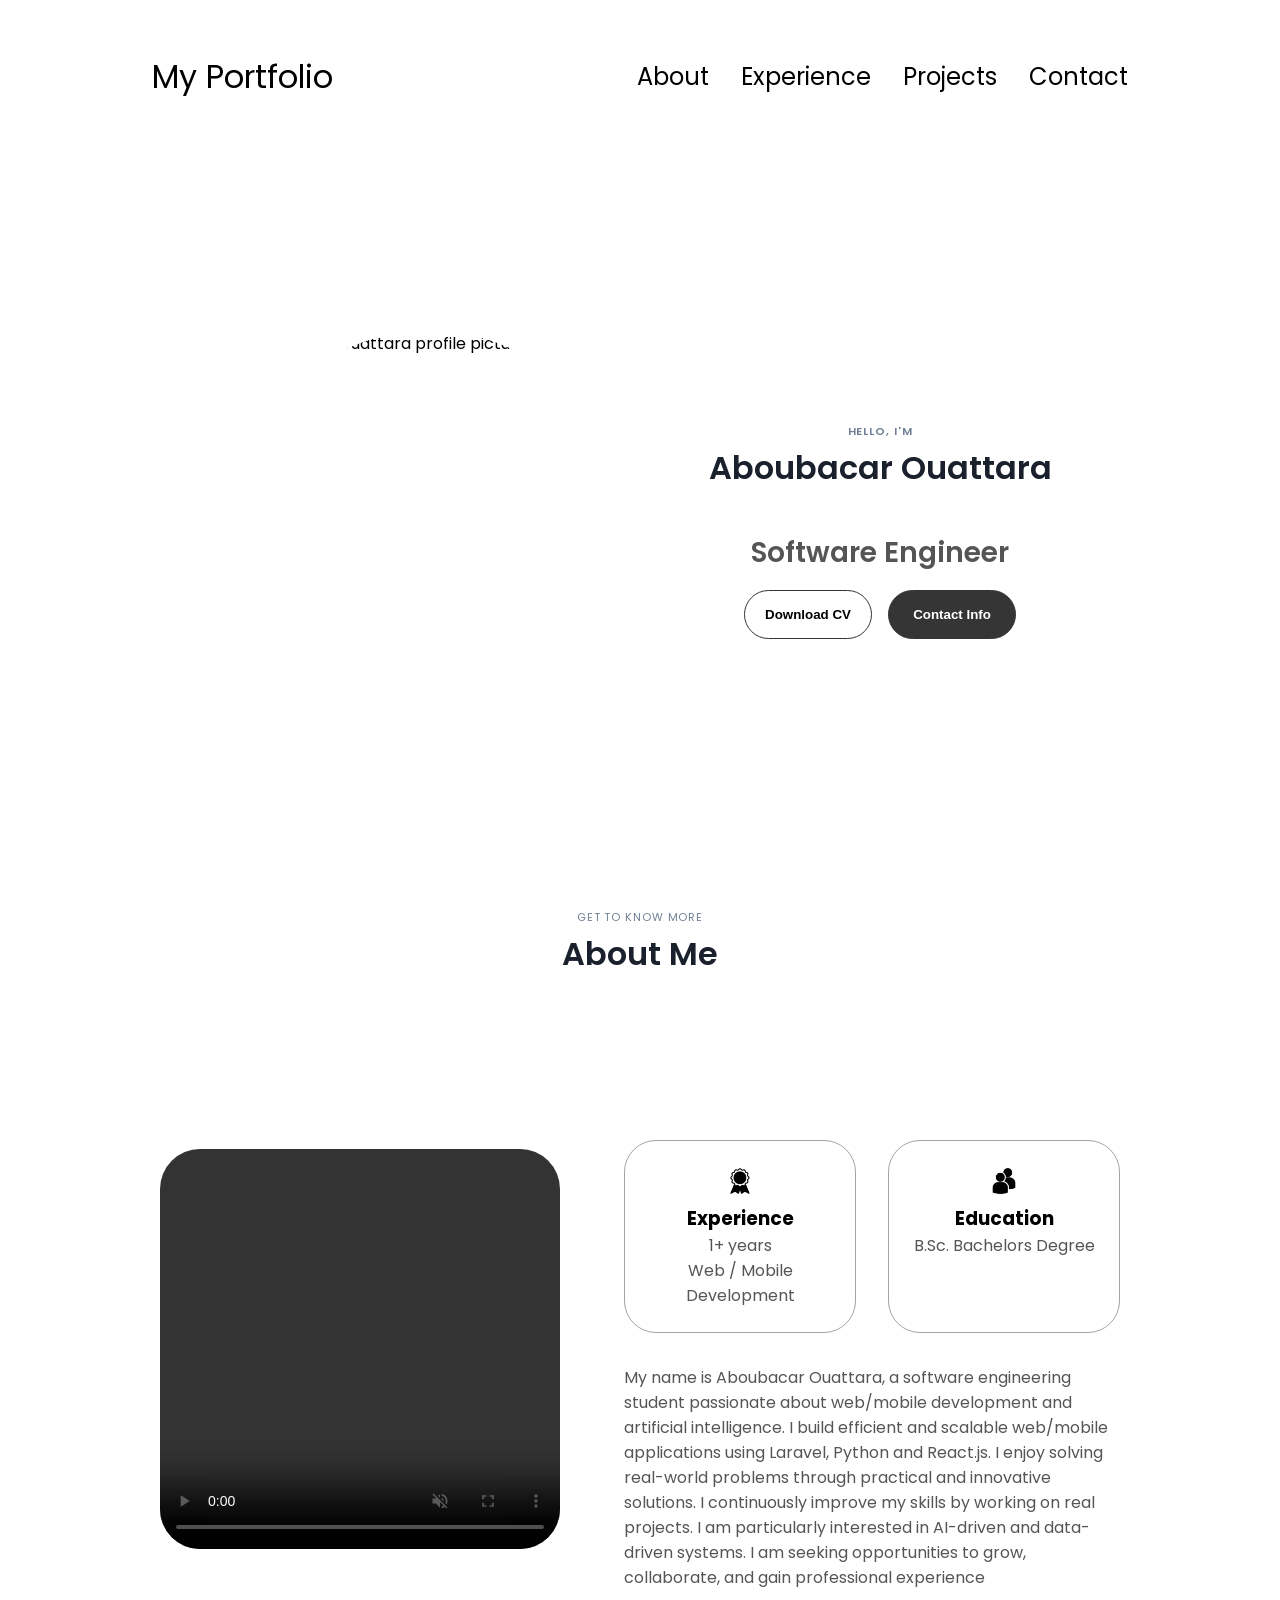
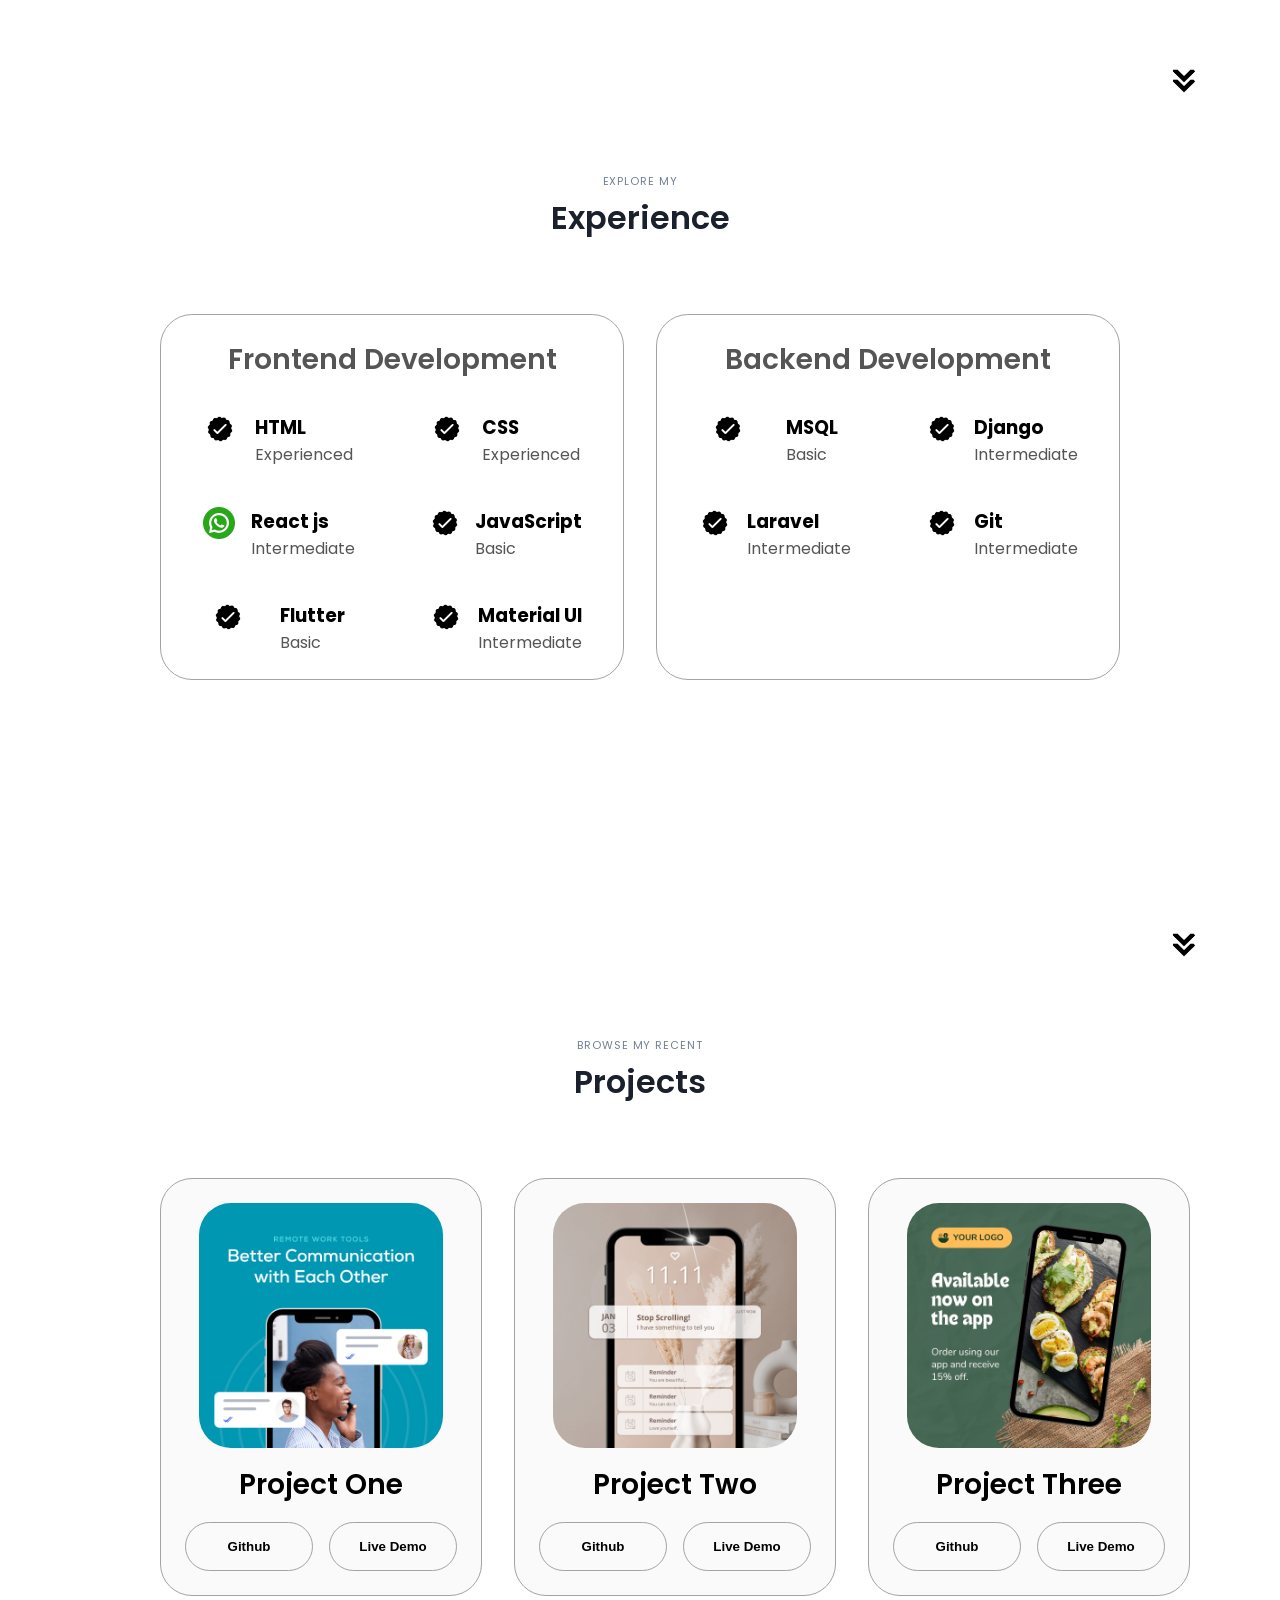
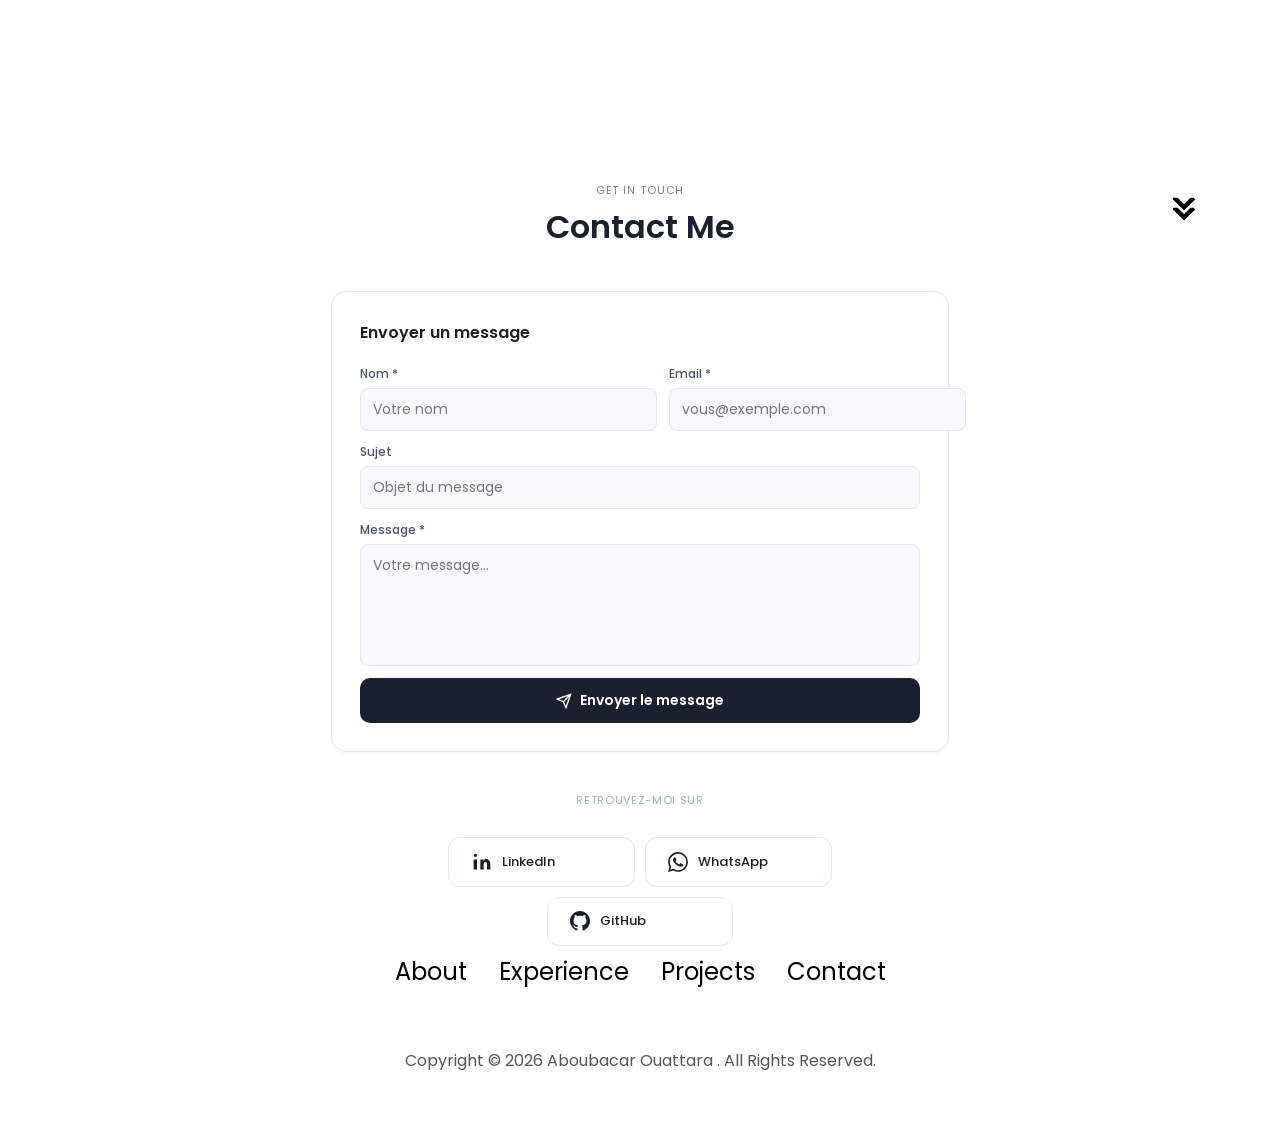
==== commit 7af85f01: "Premier commit" ====
--- a/index.html
+++ b/index.html
@@ -8,6 +8,18 @@
     <link rel="stylesheet" href="style.css" />
     <link rel="stylesheet" href="mediaqueries.css" />
   </head>
+
+
+
+
+
+
+
+
+
+
+
+
   <body>
     <nav id="desktop-nav">
       <div class="logo">My Portfolio</div>
@@ -41,20 +53,7 @@
   <img src="./assets/Abou.jpeg" alt="Aboubacar Ouattara profile picture" />
 </div>
 
-<style>
-  .section__pic-container {
-    display: flex;
-    justify-content: center;
-    align-items: center;
-  }
-
-  .section__pic-container img {
-    width: 400px;
-    height: 400px;
-    object-fit: cover;
-    border-radius: 50%;
-  }
-</style>
+
       <div class="section__text">
         <p class="section__text__p1">Hello, I'm</p>
         <h1 class="title">Aboubacar Ouattara</h1>
@@ -69,21 +68,7 @@
           <button class="btn btn-color-1" onclick="location.href='./#contact'">
             Contact Info
           </button>
-        </div>
-        <div id="socials-container">
-          <img
-            src="./assets/linkedin.png"
-            alt="My LinkedIn profile"
-            class="icon"
-            onclick="location.href='https:'//www.linkedin.com/in/aboubacar-ouattara-ab93b6258?utm_source=share_via&utm_content=profile&utm_medium=member_ios'"
-          />
-          <img
-            src="./assets/github.png"
-            alt="My Github profile"
-            class="icon"
-            onclick="location.href='https://github.com/'"
-          />
-        </div>
+       
       </div>
     </section>
     <section id="about">
@@ -97,20 +82,7 @@
   </video>
 </div>
 
-<style>
-  .section__pic-container {
-    display: flex;
-    justify-content: center;
-    align-items: center;
-  }
-
-  .about-pic {
-    width: 400px;
-    height: 400px;
-    object-fit: cover;
-    border-radius: 10%;
-  }
-</style>
+
         <div class="about-details-container">
           <div class="about-containers">
             <div class="details-container">
@@ -183,7 +155,7 @@
               </article>
               <article>
                 <img
-                  src="./assets/checkmark.png"
+                  src="./assets/whatsapp.png"
                   alt="Experience icon"
                   class="icon"
                 />
@@ -210,7 +182,7 @@
                   class="icon"
                 />
                 <div>
-                  <h3>TypeScript</h3>
+                  <h3>Flutter</h3>
                   <p>Basic</p>
                 </div>
               </article>
@@ -371,27 +343,80 @@
         onclick="location.href='./#contact'"
       />
     </section>
+    
+
     <section id="contact">
-      <p class="section__text__p1">Get in Touch</p>
-      <h1 class="title">Contact Me</h1>
-      <div class="contact-info-upper-container">
-        <div class="contact-info-container">
-          <img
-            src="./assets/email.png"
-            alt="Email icon"
-            class="icon contact-icon email-icon"
-          />
-          <p><a href="mailto:examplemail@gmail.com">Example@gmail.com</a></p>
-        </div>
-        <div class="contact-info-container">
-          <img
-            src="./assets/linkedin.png"
-            alt="LinkedIn icon"
-            class="icon contact-icon"
-          />
-          <p><a href="https://https://www.linkedin.com/in/aboubacar-ouattara-ab93b6258?utm_source=share_via&utm_content=profile&utm_medium=member_ios">LinkedIn</a></p>
-        </div>
-      </div>
+  <p class="section__text__p1">Get in Touch</p>
+  <h1 class="title">Contact Me</h1>
+ 
+  <!-- Formulaire d'envoi d'email -->
+  <div class="cs-form-card">
+    <h3>Envoyer un message</h3>
+    <div id="cs-form-body">
+      <div class="cs-row">
+        <div class="cs-field">
+          <label>Nom *</label>
+          <input type="text" id="cf-name" placeholder="Votre nom">
+        </div>
+        <div class="cs-field">
+          <label>Email *</label>
+          <input type="email" id="cf-email" placeholder="vous@exemple.com">
+        </div>
+      </div>
+      <div class="cs-row full">
+        <div class="cs-field">
+          <label>Sujet</label>
+          <input type="text" id="cf-subject" placeholder="Objet du message">
+        </div>
+      </div>
+      <div class="cs-row full">
+        <div class="cs-field">
+          <label>Message *</label>
+          <textarea id="cf-msg" placeholder="Votre message..."></textarea>
+        </div>
+      </div>
+      <button class="cs-send-btn" onclick="csSend()">
+        <svg viewBox="0 0 24 24" fill="none" stroke="currentColor" stroke-width="2">
+          <line x1="22" y1="2" x2="11" y2="13"/>
+          <polygon points="22 2 15 22 11 13 2 9 22 2"/>
+        </svg>
+        Envoyer le message
+      </button>
+      <p class="cs-error" id="cs-err"></p>
+    </div>
+    <div class="cs-success" id="cs-success">
+      <svg viewBox="0 0 24 24" fill="none" stroke-width="2">
+        <path d="M22 11.08V12a10 10 0 1 1-5.93-9.14"/>
+        <polyline points="22 4 12 14.01 9 11.01"/>
+      </svg>
+      <p>Message envoye ! Je vous repondrai des que possible.</p>
+    </div>
+  </div>
+ 
+  <!-- Separateur -->
+  <div class="cs-divider">
+    <div class="cs-divider-line"></div>
+    <span class="cs-divider-label">Retrouvez-moi sur</span>
+    <div class="cs-divider-line"></div>
+  </div>
+
+
+
+
+        
+ 
+  <!-- Cartes sociales dynamiques -->
+  <div class="cs-socials" id="cs-socials"></div>
+ 
+  <!-- Editeur de liens -->
+  <!-- <div class="cs-editor">
+    <p class="cs-editor-title">Gerer mes liens sociaux</p>
+    <div id="cs-elist"></div>
+    <button class="cs-addbtn" onclick="csAdd()">+ Ajouter un reseau</button>
+  </div> -->
+</section>
+
+        
     </section>
     <footer>
       <nav>
--- a/style.css
+++ b/style.css
@@ -0,0 +1,759 @@
+/* GENERAL */
+
+@import url("https://fonts.googleapis.com/css2?family=Poppins:wght@300;400;500;600&display=swap");
+
+* {
+  margin: 0;
+  padding: 0;
+}
+
+body {
+  font-family: "Poppins", sans-serif;
+}
+
+html {
+  scroll-behavior: smooth;
+}
+
+p {
+  color: rgb(85, 85, 85);
+}
+
+/* TRANSITION */
+
+a,
+.btn {
+  transition: all 300ms ease;
+}
+
+/* DESKTOP NAV */
+
+nav,
+.nav-links {
+  display: flex;
+}
+
+nav {
+  justify-content: space-around;
+  align-items: center;
+  height: 17vh;
+}
+
+.nav-links {
+  gap: 2rem;
+  list-style: none;
+  font-size: 1.5rem;
+}
+
+a {
+  color: black;
+  text-decoration: none;
+  text-decoration-color: white;
+}
+
+a:hover {
+  color: grey;
+  text-decoration: underline;
+  text-underline-offset: 1rem;
+  text-decoration-color: rgb(181, 181, 181);
+}
+
+.logo {
+  font-size: 2rem;
+}
+
+.logo:hover {
+  cursor: default;
+}
+
+/* HAMBURGER MENU */
+
+#hamburger-nav {
+  display: none;
+}
+
+.hamburger-menu {
+  position: relative;
+  display: inline-block;
+}
+
+.hamburger-icon {
+  display: flex;
+  flex-direction: column;
+  justify-content: space-between;
+  height: 24px;
+  width: 30px;
+  cursor: pointer;
+}
+
+.hamburger-icon span {
+  width: 100%;
+  height: 2px;
+  background-color: black;
+  transition: all 0.3 ease-in-out;
+}
+
+.menu-links {
+  position: absolute;
+  top: 100%;
+  right: 0;
+  background-color: white;
+  width: fit-content;
+  max-height: 0;
+  overflow: hidden;
+  transition: all 0.3 ease-in-out;
+}
+
+.menu-links a {
+  display: block;
+  padding: 10px;
+  text-align: center;
+  font-size: 1.5rem;
+  color: black;
+  text-decoration: none;
+  transition: all 0.3 ease-in-out;
+}
+
+.menu-links li {
+  list-style: none;
+}
+
+.menu-links.open {
+  max-height: 300px;
+}
+
+.hamburger-icon.open span:first-child {
+  transform: rotate(45deg) translate(10px, 5px);
+}
+
+.hamburger-icon.open span:nth-child(2) {
+  opacity: 0;
+}
+
+.hamburger-icon.open span:last-child {
+  transform: rotate(-45deg) translate(10px, -5px);
+}
+
+.hamburger-icon span:first-child {
+  transform: none;
+}
+
+.hamburger-icon span:first-child {
+  opacity: 1;
+}
+
+.hamburger-icon span:first-child {
+  transform: none;
+}
+
+/* SECTIONS */
+
+section {
+  padding-top: 4vh;
+  height: 96vh;
+  margin: 0 10rem;
+  box-sizing: border-box;
+  min-height: fit-content;
+}
+
+.section-container {
+  display: flex;
+}
+
+/* PROFILE SECTION */
+
+#profile {
+  display: flex;
+  justify-content: center;
+  gap: 5rem;
+  height: 80vh;
+}
+
+.section__pic-container {
+  display: flex;
+  height: 400px;
+  width: 400px;
+  margin: auto 0;
+}
+
+.section__text {
+  align-self: center;
+  text-align: center;
+}
+
+.section__text p {
+  font-weight: 600;
+}
+
+.section__text__p1 {
+  text-align: center;
+}
+
+.section__text__p2 {
+  font-size: 1.75rem;
+  margin-bottom: 1rem;
+}
+
+.title {
+  font-size: 3rem;
+  text-align: center;
+}
+
+#socials-container {
+  display: flex;
+  justify-content: center;
+  margin-top: 1rem;
+  gap: 1rem;
+}
+
+/* ICONS */
+
+.icon {
+  cursor: pointer;
+  height: 2rem;
+}
+
+/* BUTTONS */
+
+.btn-container {
+  display: flex;
+  justify-content: center;
+  gap: 1rem;
+}
+
+.btn {
+  font-weight: 600;
+  transition: all 300ms ease;
+  padding: 1rem;
+  width: 8rem;
+  border-radius: 2rem;
+}
+
+.btn-color-1,
+.btn-color-2 {
+  border: rgb(53, 53, 53) 0.1rem solid;
+}
+
+.btn-color-1:hover,
+.btn-color-2:hover {
+  cursor: pointer;
+}
+
+.btn-color-1,
+.btn-color-2:hover {
+  background: rgb(53, 53, 53);
+  color: white;
+}
+
+.btn-color-1:hover {
+  background: rgb(0, 0, 0);
+}
+
+.btn-color-2 {
+  background: none;
+}
+
+.btn-color-2:hover {
+  border: rgb(255, 255, 255) 0.1rem solid;
+}
+
+.btn-container {
+  gap: 1rem;
+}
+
+/* ABOUT SECTION */
+
+#about {
+  position: relative;
+}
+
+.about-containers {
+  gap: 2rem;
+  margin-bottom: 2rem;
+  margin-top: 2rem;
+}
+
+.about-details-container {
+  justify-content: center;
+  flex-direction: column;
+}
+
+.about-containers,
+.about-details-container {
+  display: flex;
+}
+
+.about-pic {
+  border-radius: 2rem;
+}
+
+.arrow {
+  position: absolute;
+  right: -5rem;
+  bottom: 2.5rem;
+}
+
+.details-container {
+  padding: 1.5rem;
+  flex: 1;
+  background: white;
+  border-radius: 2rem;
+  border: rgb(53, 53, 53) 0.1rem solid;
+  border-color: rgb(163, 163, 163);
+  text-align: center;
+}
+
+.section-container {
+  gap: 4rem;
+  height: 80%;
+}
+
+.section__pic-container {
+  height: 400px;
+  width: 400px;
+  margin: auto 0;
+}
+
+/* EXPERIENCE SECTION */
+
+#experience {
+  position: relative;
+}
+
+.experience-sub-title {
+  color: rgb(85, 85, 85);
+  font-weight: 600;
+  font-size: 1.75rem;
+  margin-bottom: 2rem;
+}
+
+.experience-details-container {
+  display: flex;
+  justify-content: center;
+  flex-direction: column;
+}
+
+.article-container {
+  display: flex;
+  text-align: initial;
+  flex-wrap: wrap;
+  flex-direction: row;
+  gap: 2.5rem;
+  justify-content: space-around;
+}
+
+article {
+  display: flex;
+  width: 10rem;
+  justify-content: space-around;
+  gap: 0.5rem;
+}
+
+article .icon {
+  cursor: default;
+}
+
+/* PROJECTS SECTION */
+
+#projects {
+  position: relative;
+}
+
+.color-container {
+  border-color: rgb(163, 163, 163);
+  background: rgb(250, 250, 250);
+}
+
+.project-img {
+  border-radius: 2rem;
+  width: 90%;
+  height: 90%;
+}
+
+.project-title {
+  margin: 1rem;
+  color: black;
+}
+
+.project-btn {
+  color: black;
+  border-color: rgb(163, 163, 163);
+}
+
+/* CONTACT */
+
+#contact {
+  display: flex;
+  justify-content: center;
+  flex-direction: column;
+  height: 70vh;
+}
+
+.contact-info-upper-container {
+  display: flex;
+  justify-content: center;
+  border-radius: 2rem;
+  border: rgb(53, 53, 53) 0.1rem solid;
+  border-color: rgb(163, 163, 163);
+  background: (250, 250, 250);
+  margin: 2rem auto;
+  padding: 0.5rem;
+}
+
+.contact-info-container {
+  display: flex;
+  align-items: center;
+  justify-content: center;
+  gap: 0.5rem;
+  margin: 1rem;
+}
+
+.contact-info-container p {
+  font-size: larger;
+}
+
+.contact-icon {
+  cursor: default;
+}
+
+.email-icon {
+  height: 2.5rem;
+}
+
+/* FOOTER SECTION */
+
+footer {
+  height: 26vh;
+  margin: 0 1rem;
+}
+
+footer p {
+  text-align: center;
+}
+
+
+
+
+  #contact {
+    text-align: center;
+    padding: 4rem 1rem;
+  }
+ 
+  .section__text__p1 {
+    font-size: 11px;
+    letter-spacing: 0.08em;
+    text-transform: uppercase;
+    color: #718096;
+    margin-bottom: 4px;
+  }
+ 
+  .title {
+    font-size: 32px;
+    font-weight: 600;
+    color: #1a202c;
+    margin-bottom: 2.5rem;
+  }
+ 
+  /* --- Formulaire email --- */
+  .cs-form-card {
+    background: #fff;
+    border: 1px solid #e2e8f0;
+    border-radius: 16px;
+    padding: 1.75rem;
+    max-width: 560px;
+    margin: 0 auto 2.5rem;
+    text-align: left;
+    box-shadow: 0 1px 4px rgba(0,0,0,0.05);
+  }
+ 
+  .cs-form-card h3 {
+    font-size: 16px;
+    font-weight: 600;
+    color: #1a202c;
+    margin-bottom: 1.25rem;
+  }
+ 
+  .cs-row {
+    display: grid;
+    grid-template-columns: 1fr 1fr;
+    gap: 12px;
+    margin-bottom: 12px;
+  }
+ 
+  .cs-row.full {
+    grid-template-columns: 1fr;
+  }
+ 
+  .cs-field {
+    display: flex;
+    flex-direction: column;
+    gap: 5px;
+  }
+ 
+  .cs-field label {
+    font-size: 12px;
+    font-weight: 500;
+    color: #4a5568;
+  }
+ 
+  .cs-field input,
+  .cs-field textarea {
+    background: #f7fafc;
+    border: 1px solid #e2e8f0;
+    border-radius: 8px;
+    padding: 10px 12px;
+    font-size: 14px;
+    color: #1a202c;
+    font-family: inherit;
+    outline: none;
+    resize: none;
+    transition: border-color 0.15s, box-shadow 0.15s;
+  }
+ 
+  .cs-field input:focus,
+  .cs-field textarea:focus {
+    border-color: #667eea;
+    box-shadow: 0 0 0 3px rgba(102,126,234,0.1);
+  }
+ 
+  .cs-field textarea {
+    min-height: 100px;
+  }
+ 
+  .cs-send-btn {
+    width: 100%;
+    margin-top: 6px;
+    background: #1a202c;
+    border: none;
+    border-radius: 10px;
+    padding: 12px;
+    font-size: 14px;
+    font-weight: 600;
+    color: #fff;
+    cursor: pointer;
+    display: flex;
+    align-items: center;
+    justify-content: center;
+    gap: 8px;
+    font-family: inherit;
+    transition: background 0.15s, transform 0.1s;
+  }
+ 
+  .cs-send-btn:hover { background: #2d3748; }
+  .cs-send-btn:active { transform: scale(0.98); }
+ 
+  .cs-send-btn svg {
+    width: 16px;
+    height: 16px;
+    flex-shrink: 0;
+  }
+ 
+  .cs-error {
+    display: none;
+    font-size: 12px;
+    color: #e53e3e;
+    margin-top: 8px;
+  }
+ 
+  .cs-success {
+    display: none;
+    text-align: center;
+    padding: 1.5rem 0 0.5rem;
+  }
+ 
+  .cs-success svg {
+    width: 36px;
+    height: 36px;
+    margin: 0 auto 10px;
+    display: block;
+    stroke: #38a169;
+  }
+ 
+  .cs-success p {
+    font-size: 14px;
+    color: #38a169;
+    font-weight: 500;
+  }
+ 
+  /* --- Separateur --- */
+  .cs-divider {
+    display: flex;
+    align-items: center;
+    gap: 12px;
+    max-width: 560px;
+    margin: 0 auto 1.75rem;
+  }
+ 
+  .cs-divider-line {
+    flex: 1;
+    height: 1px;
+    background: #e2e8f0;
+  }
+ 
+  .cs-divider-label {
+    font-size: 11px;
+    color: #a0aec0;
+    letter-spacing: 0.06em;
+    text-transform: uppercase;
+    white-space: nowrap;
+  }
+ 
+  /* --- Cartes sociales --- */
+  .cs-socials {
+    display: flex;
+    flex-wrap: wrap;
+    justify-content: center;
+    gap: 10px;
+    max-width: 560px;
+    margin: 0 auto 2rem;
+  }
+ 
+  .cs-social-card {
+    background: #fff;
+    border: 1px solid #e2e8f0;
+    border-radius: 12px;
+    padding: 0.85rem 1.4rem;
+    display: flex;
+    align-items: center;
+    gap: 10px;
+    text-decoration: none;
+    color: #1a202c;
+    font-size: 13px;
+    font-weight: 500;
+    transition: border-color 0.15s, background 0.15s, box-shadow 0.15s;
+    min-width: 140px;
+  }
+ 
+  .cs-social-card:hover {
+    border-color: #cbd5e0;
+    background: #f7fafc;
+    box-shadow: 0 2px 8px rgba(0,0,0,0.06);
+  }
+ 
+  .cs-social-card svg {
+    width: 20px;
+    height: 20px;
+    flex-shrink: 0;
+  }
+ 
+  /* --- Editeur de liens --- */
+  .cs-editor {
+    background: #f7fafc;
+    border: 1px solid #e2e8f0;
+    border-radius: 12px;
+    padding: 1.25rem;
+    max-width: 560px;
+    margin: 0 auto;
+    text-align: left;
+  }
+ 
+  .cs-editor-title {
+    font-size: 11px;
+    color: #718096;
+    letter-spacing: 0.07em;
+    text-transform: uppercase;
+    margin-bottom: 1rem;
+    font-weight: 500;
+  }
+ 
+  .cs-erow {
+    display: flex;
+    gap: 8px;
+    margin-bottom: 8px;
+    align-items: center;
+  }
+ 
+  .cs-erow select,
+  .cs-erow input {
+    background: #fff;
+    border: 1px solid #e2e8f0;
+    border-radius: 8px;
+    padding: 8px 10px;
+    font-size: 13px;
+    color: #2d3748;
+    font-family: inherit;
+    outline: none;
+    transition: border-color 0.15s;
+  }
+ 
+  .cs-erow select:focus,
+  .cs-erow input:focus {
+    border-color: #667eea;
+  }
+ 
+  .cs-erow select { cursor: pointer; }
+  .cs-erow input  { flex: 1; }
+ 
+  .cs-xbtn {
+    background: transparent;
+    border: none;
+    color: #a0aec0;
+    cursor: pointer;
+    font-size: 20px;
+    padding: 2px 6px;
+    border-radius: 4px;
+    line-height: 1;
+    transition: color 0.15s, background 0.15s;
+  }
+ 
+  .cs-xbtn:hover {
+    color: #e53e3e;
+    background: #fff5f5;
+  }
+ 
+  .cs-addbtn {
+    width: 100%;
+    background: transparent;
+    border: 1px dashed #cbd5e0;
+    border-radius: 8px;
+    padding: 9px;
+    font-size: 13px;
+    color: #718096;
+    cursor: pointer;
+    margin-top: 4px;
+    font-family: inherit;
+    transition: all 0.15s;
+  }
+ 
+  .cs-addbtn:hover {
+    border-color: #667eea;
+    color: #667eea;
+    background: #ebf4ff;
+  }
+ 
+  @media (max-width: 480px) {
+    .cs-row { grid-template-columns: 1fr; }
+    .cs-erow { flex-wrap: wrap; }
+    .cs-erow select { width: 100%; }
+  }
+
+
+
+
+  .section__pic-container {
+    display: flex;
+    justify-content: center;
+    align-items: center;
+  }
+
+  .about-pic {
+    width: 400px;
+    height: 400px;
+    object-fit: cover;
+    border-radius: 10%;
+  }
+
+  
+  .section__pic-container {
+    display: flex;
+    justify-content: center;
+    align-items: center;
+  }
+
+  .section__pic-container img {
+    width: 400px;
+    height: 400px;
+    object-fit: cover;
+    border-radius: 50%;
+  }
+
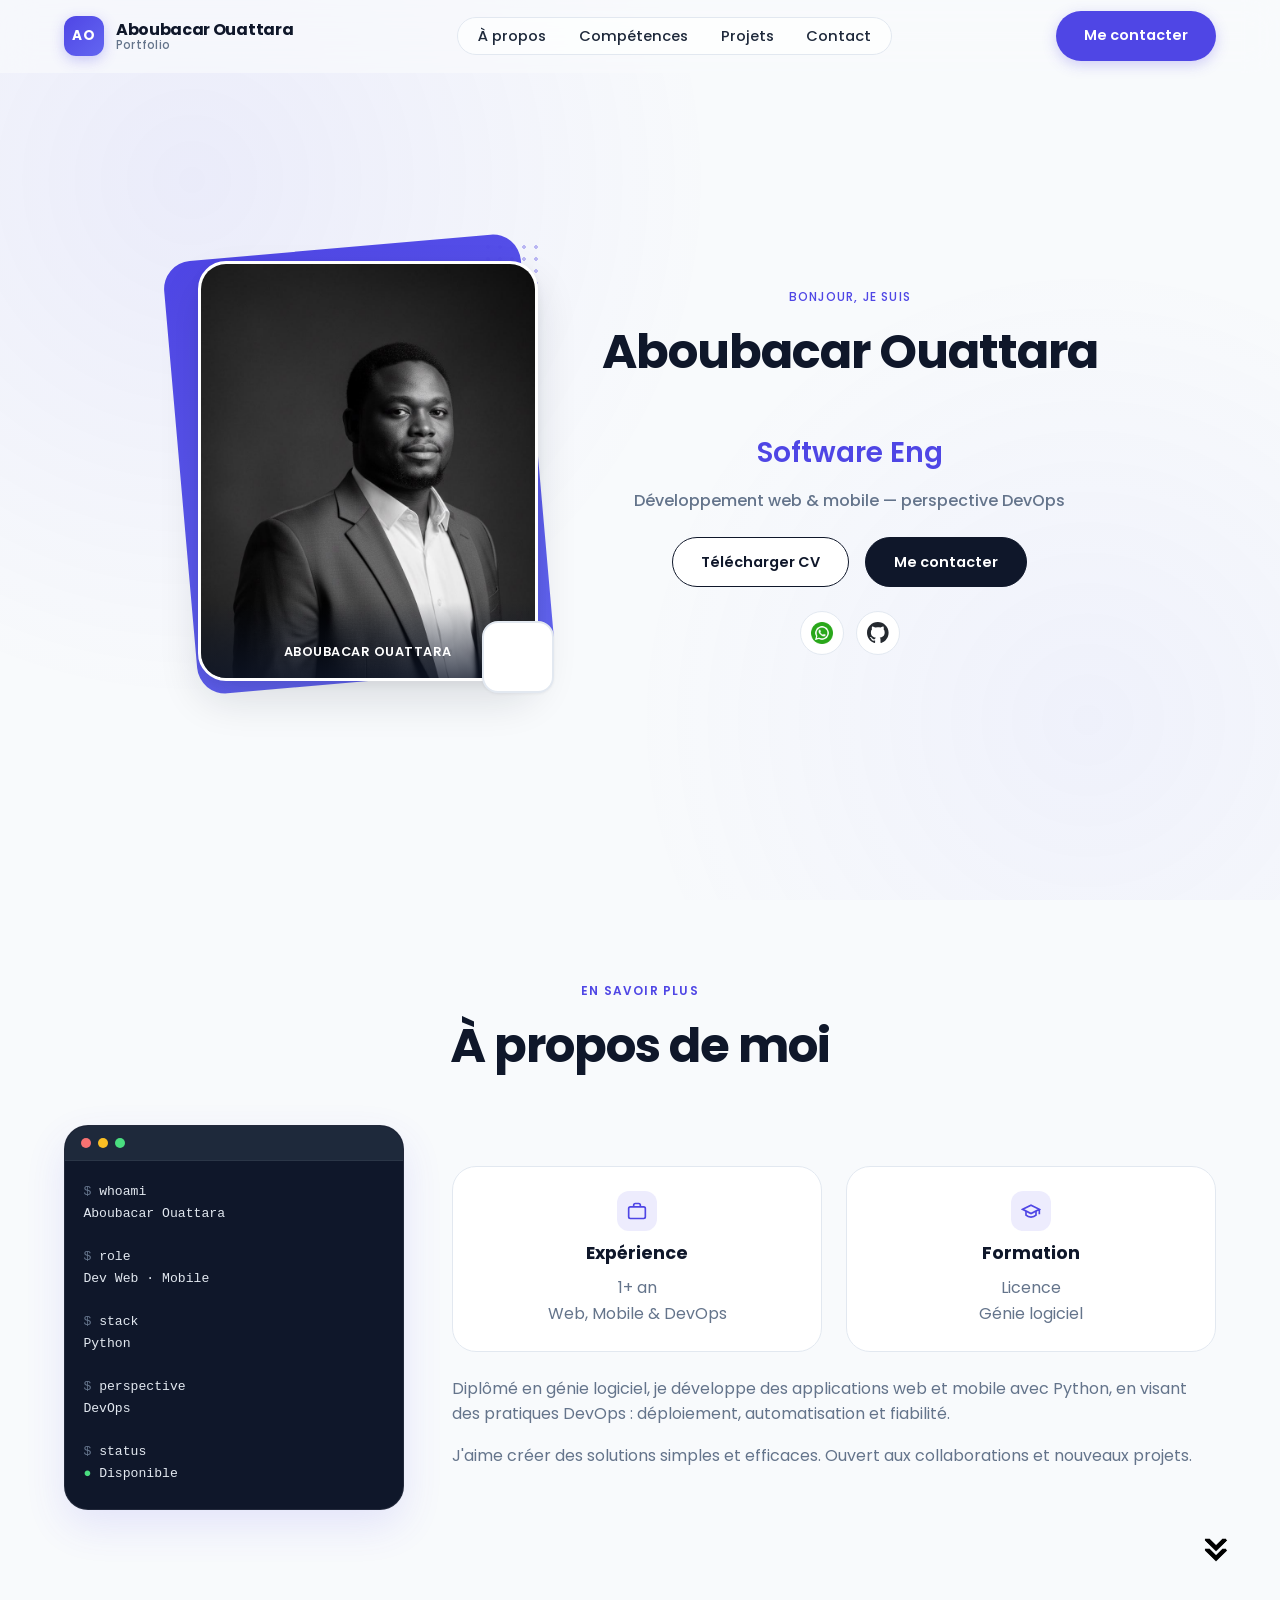
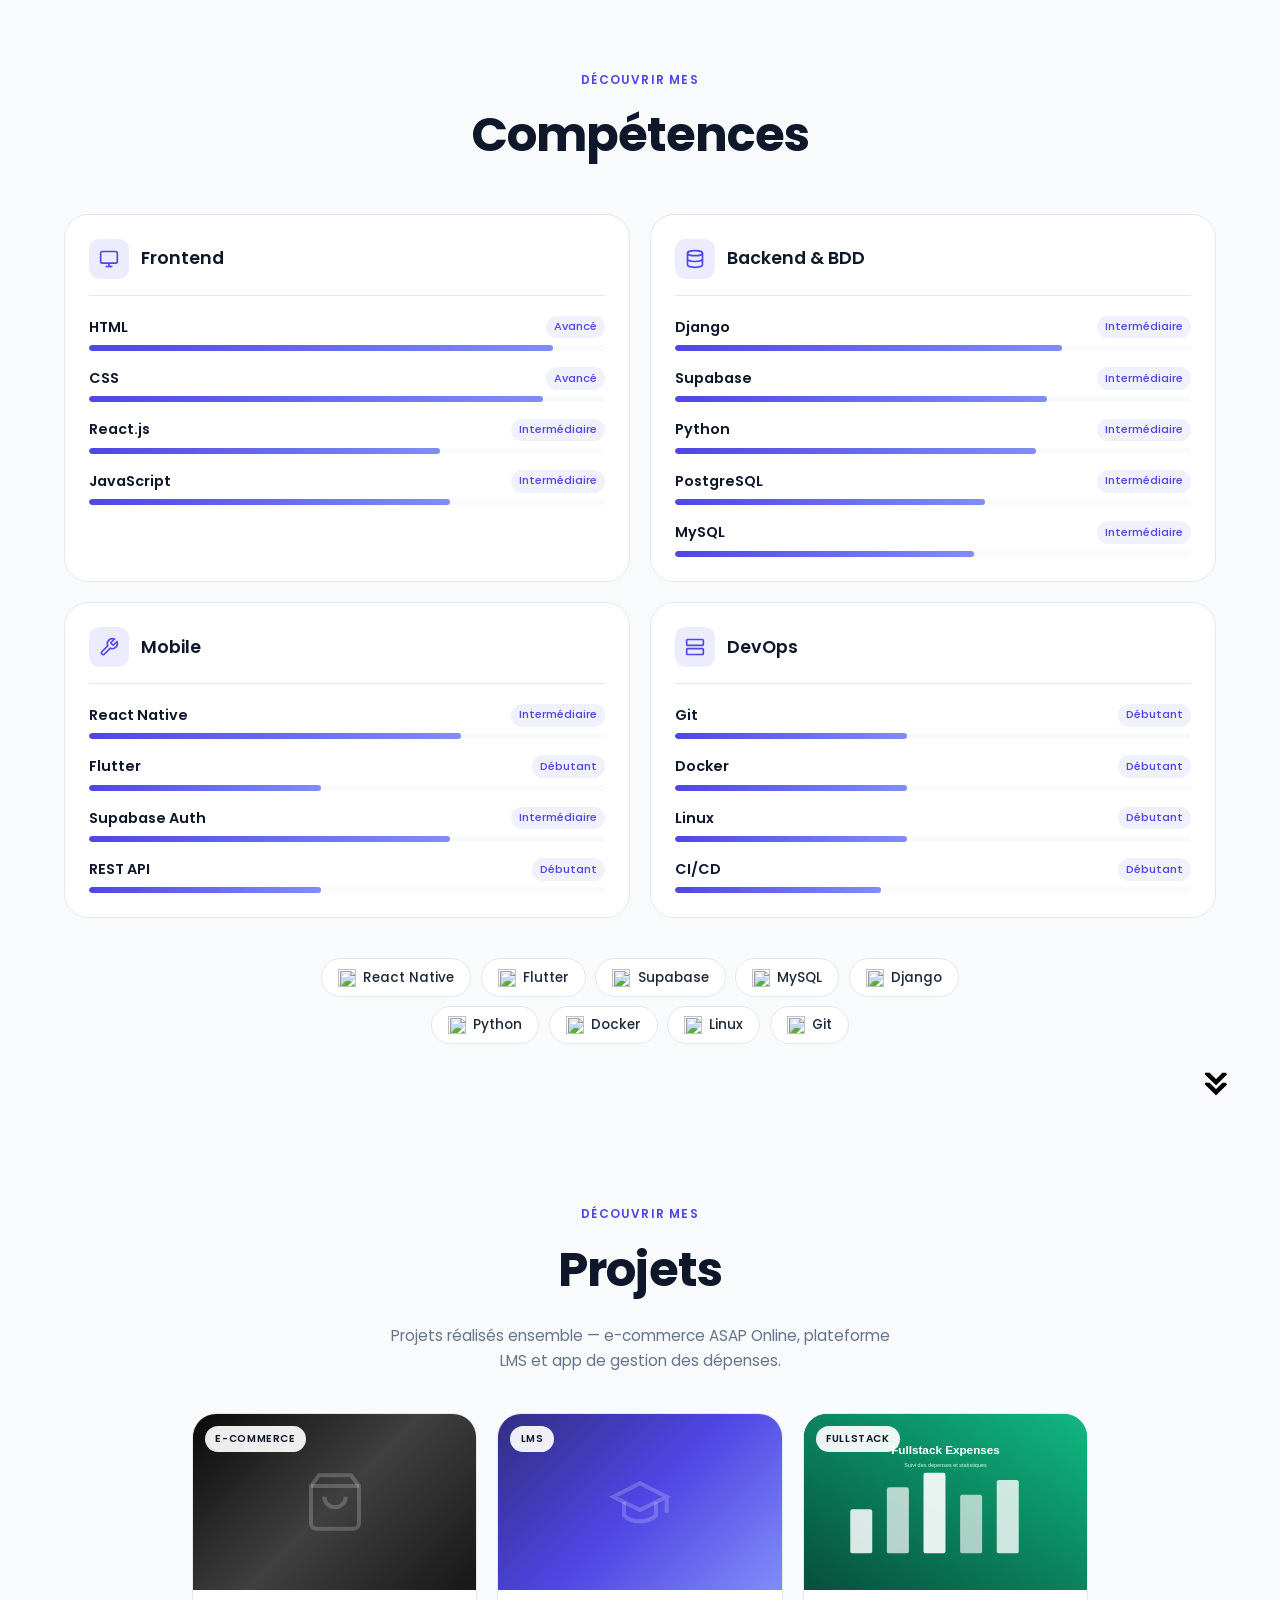
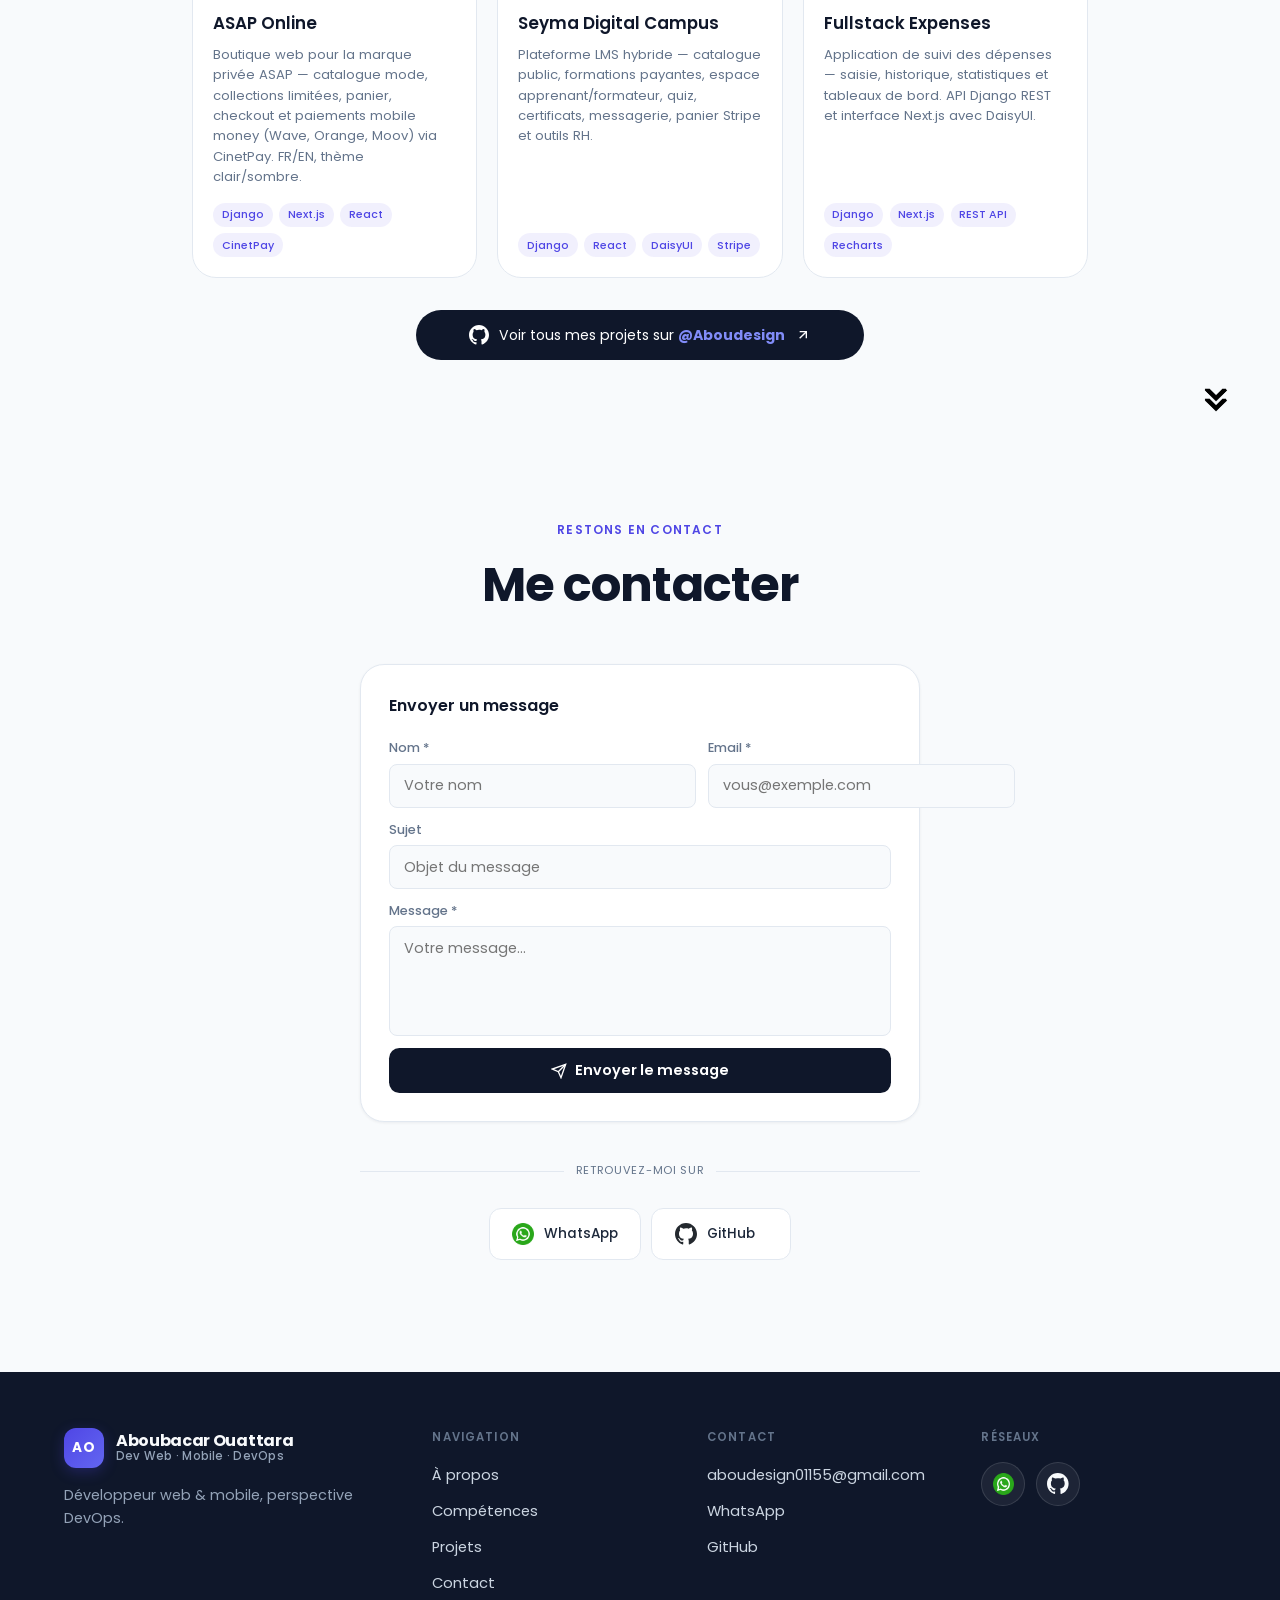
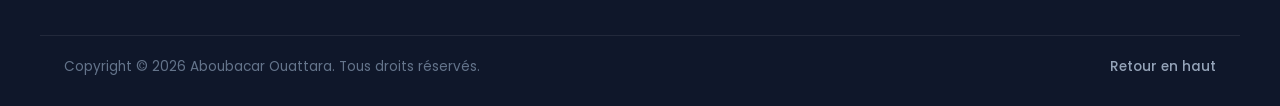
==== commit 28c1b212: "Prepare portfolio for GitHub Pages deployment. Co-authored-by: Cursor <cursoragent@cursor.com>" ====
--- a/index.html
+++ b/index.html
@@ -1,436 +1,350 @@
 <!DOCTYPE html>
-<html lang="en">
+<html lang="fr">
   <head>
     <meta charset="UTF-8" />
-    <meta http-equiv="X-UA-Compatible" content="IE=edge" />
     <meta name="viewport" content="width=device-width, initial-scale=1.0" />
-    <title>My Portfolio</title>
+    <meta
+      name="description"
+      content="Portfolio d'Aboubacar Ouattara — Développeur web, mobile & perspective DevOps (Python, Django, React)."
+    />
+    <title>Aboubacar Ouattara — Portfolio</title>
     <link rel="stylesheet" href="style.css" />
     <link rel="stylesheet" href="mediaqueries.css" />
   </head>
-
-
-
-
-
-
-
-
-
-
-
-
   <body>
-    <nav id="desktop-nav">
-      <div class="logo">My Portfolio</div>
-      <div>
+    <a class="skip-link" href="#profile">Aller au contenu</a>
+
+    <header class="site-header" id="site-header">
+      <nav id="desktop-nav" aria-label="Navigation principale">
+        <a href="#profile" class="logo">
+          <span class="logo__mark" aria-hidden="true">AO</span>
+          <span class="logo__text">
+            <span class="logo__name">Aboubacar Ouattara</span>
+            <span class="logo__tag">Portfolio</span>
+          </span>
+        </a>
         <ul class="nav-links">
-          <li><a href="#about">About</a></li>
-          <li><a href="#experience">Experience</a></li>
-          <li><a href="#projects">Projects</a></li>
-          <li><a href="#contact">Contact</a></li>
+          <li><a href="#about" class="nav-link">À propos</a></li>
+          <li><a href="#experience" class="nav-link">Compétences</a></li>
+          <li><a href="#projects" class="nav-link">Projets</a></li>
+          <li><a href="#contact" class="nav-link">Contact</a></li>
         </ul>
+        <a href="#contact" class="btn btn--header">Me contacter</a>
+      </nav>
+      <nav id="hamburger-nav" aria-label="Navigation mobile">
+        <a href="#profile" class="logo logo--compact">
+          <span class="logo__mark" aria-hidden="true">AO</span>
+          <span class="logo__name">Aboubacar Ouattara</span>
+        </a>
+        <div class="hamburger-menu">
+          <button
+            class="hamburger-icon"
+            type="button"
+            aria-label="Ouvrir le menu"
+            aria-expanded="false"
+            aria-controls="mobile-menu"
+            onclick="toggleMenu()"
+          >
+            <span></span>
+            <span></span>
+            <span></span>
+          </button>
+          <div class="menu-backdrop" id="menu-backdrop" onclick="toggleMenu()" hidden></div>
+          <ul class="menu-links" id="mobile-menu">
+            <li><a href="#about" class="nav-link" onclick="toggleMenu()">À propos</a></li>
+            <li><a href="#experience" class="nav-link" onclick="toggleMenu()">Compétences</a></li>
+            <li><a href="#projects" class="nav-link" onclick="toggleMenu()">Projets</a></li>
+            <li><a href="#contact" class="nav-link" onclick="toggleMenu()">Contact</a></li>
+            <li class="menu-links__cta">
+              <a href="#contact" class="btn btn--header btn--menu" onclick="toggleMenu()">Me contacter</a>
+            </li>
+          </ul>
+        </div>
+      </nav>
+    </header>
+
+    <main>
+      <section id="profile" class="reveal">
+        <div class="profile-photo-wrap">
+          <div class="profile-photo__backdrop" aria-hidden="true"></div>
+          <div class="profile-photo__accent" aria-hidden="true"></div>
+          <div class="profile-photo__dots" aria-hidden="true"></div>
+          <figure class="profile-photo">
+            <img
+              src="./assets/abou.jpeg"
+              alt="Photo de profil d'Aboubacar Ouattara"
+              width="340"
+              height="420"
+              loading="eager"
+              decoding="async"
+            />
+            <figcaption class="profile-photo__caption">Aboubacar Ouattara</figcaption>
+          </figure>
+        </div>
+        <div class="section__text">
+          <p class="section__text__p1">Bonjour, je suis</p>
+          <h1 class="title">Aboubacar Ouattara</h1>
+          <p class="section__text__p2">
+            <span id="typed-role">Software Engineer</span>
+          </p>
+          <p class="hero-tagline">
+            Développement web & mobile — perspective DevOps
+          </p>
+          <div class="btn-container">
+            <button
+              class="btn btn-color-2"
+              type="button"
+              onclick="window.open('./assets/CV_OUATTARA_ABOUBACAR.docx')"
+            >
+              Télécharger CV
+            </button>
+            <button
+              class="btn btn-color-1"
+              type="button"
+              onclick="location.href='./#contact'"
+            >
+              Me contacter
+            </button>
+          </div>
+          <div id="socials-container" class="hero-socials"></div>
+        </div>
+      </section>
+
+      <section id="about" class="reveal">
+        <p class="section__text__p1">En savoir plus</p>
+        <h2 class="title">À propos de moi</h2>
+
+        <div class="section-container about-layout">
+          <div class="about-media">
+            <div class="about-terminal" aria-hidden="true">
+              <div class="about-terminal__bar">
+                <span></span><span></span><span></span>
+              </div>
+              <pre class="about-terminal__body"><code><span class="t-dim">$</span> whoami
+Aboubacar Ouattara
+
+<span class="t-dim">$</span> role
+Dev Web · Mobile
+
+<span class="t-dim">$</span> stack
+Python
+
+<span class="t-dim">$</span> perspective
+DevOps
+
+<span class="t-dim">$</span> status
+<span class="t-ok">●</span> Disponible</code></pre>
+            </div>
+          </div>
+
+          <div class="about-content">
+            <div class="about-containers">
+              <div class="details-container">
+                <span class="about-card-icon" aria-hidden="true">
+                  <svg viewBox="0 0 24 24" fill="none" stroke="currentColor" stroke-width="2">
+                    <rect x="2" y="7" width="20" height="14" rx="2" />
+                    <path d="M16 7V5a2 2 0 0 0-2-2h-4a2 2 0 0 0-2 2v2" />
+                  </svg>
+                </span>
+                <h3>Expérience</h3>
+                <p>1+ an<br />Web, Mobile & DevOps</p>
+              </div>
+              <div class="details-container">
+                <span class="about-card-icon" aria-hidden="true">
+                  <svg viewBox="0 0 24 24" fill="none" stroke="currentColor" stroke-width="2">
+                    <path d="M22 10v6M2 10l10-5 10 5-10 5z" />
+                    <path d="M6 12v5c3 3 9 3 12 0v-5" />
+                  </svg>
+                </span>
+                <h3>Formation</h3>
+                <p>Licence<br />Génie logiciel</p>
+              </div>
+            </div>
+
+            <div class="text-container">
+              <p>
+                Diplômé en génie logiciel, je développe des applications web et mobile
+                avec Python, en visant des pratiques DevOps : déploiement, automatisation
+                et fiabilité.
+              </p>
+              <p>
+                J'aime créer des solutions simples et efficaces. Ouvert aux
+                collaborations et nouveaux projets.
+              </p>
+            </div>
+          </div>
+        </div>
+
+        <button
+          type="button"
+          class="icon arrow"
+          aria-label="Aller aux compétences"
+          onclick="location.href='./#experience'"
+        >
+          <img src="./assets/arrow.png" alt="" aria-hidden="true" />
+        </button>
+      </section>
+
+      <section id="experience" class="reveal">
+        <p class="section__text__p1">Découvrir mes</p>
+        <h2 class="title">Compétences</h2>
+
+        <div class="skills-grid" id="skills-grid"></div>
+
+        <div class="skills-tags">
+          
+          <div class="skills-tags__list" id="skills-tags-list"></div>
+        </div>
+        <button
+          type="button"
+          class="icon arrow"
+          aria-label="Aller aux projets"
+          onclick="location.href='./#projects'"
+        >
+          <img src="./assets/arrow.png" alt="" aria-hidden="true" />
+        </button>
+      </section>
+
+      <section id="projects" class="reveal">
+        <p class="section__text__p1">Découvrir mes</p>
+        <h2 class="title">Projets</h2>
+        <p class="projects-intro">
+          Projets réalisés ensemble — e-commerce ASAP Online, plateforme LMS et app de gestion des dépenses.
+        </p>
+        <div id="projects-showcase" class="projects-showcase"></div>
+        <a
+          class="projects-github-banner"
+          href="https://github.com/Aboudesign"
+          target="_blank"
+          rel="noopener noreferrer"
+        >
+          <svg viewBox="0 0 24 24" aria-hidden="true">
+            <path fill="#ffffff" d="M12 0C5.374 0 0 5.373 0 12c0 5.302 3.438 9.8 8.207 11.387.599.111.793-.261.793-.577v-2.234c-3.338.726-4.033-1.416-4.033-1.416-.546-1.387-1.333-1.756-1.333-1.756-1.089-.745.083-.729.083-.729 1.205.084 1.839 1.237 1.839 1.237 1.07 1.834 2.807 1.304 3.492.997.107-.775.418-1.305.762-1.604-2.665-.305-5.467-1.334-5.467-5.931 0-1.311.469-2.381 1.236-3.221-.124-.303-.535-1.524.117-3.176 0 0 1.008-.322 3.301 1.23A11.509 11.509 0 0 1 12 5.803c1.02.005 2.047.138 3.006.404 2.291-1.552 3.297-1.23 3.297-1.23.653 1.653.242 2.874.118 3.176.77.84 1.235 1.911 1.235 3.221 0 4.609-2.807 5.624-5.479 5.921.43.372.823 1.102.823 2.222v3.293c0 .319.192.694.801.576C20.566 21.797 24 17.3 24 12c0-6.627-5.373-12-12-12z"/>
+          </svg>
+          <span>Voir tous mes projets sur <strong>@Aboudesign</strong></span>
+          <svg class="projects-github-banner__arrow" viewBox="0 0 24 24" fill="none" stroke="currentColor" stroke-width="2" aria-hidden="true">
+            <path d="M7 17 17 7"/><path d="M7 7h10v10"/>
+          </svg>
+        </a>
+        <button
+          type="button"
+          class="icon arrow"
+          aria-label="Aller au contact"
+          onclick="location.href='./#contact'"
+        >
+          <img src="./assets/arrow.png" alt="" aria-hidden="true" />
+        </button>
+      </section>
+
+      <section id="contact" class="reveal">
+        <p class="section__text__p1">Restons en contact</p>
+        <h2 class="title">Me contacter</h2>
+
+        <div class="cs-form-card">
+          <h3>Envoyer un message</h3>
+          <div id="cs-form-body">
+            <div class="cs-row">
+              <div class="cs-field">
+                <label for="cf-name">Nom *</label>
+                <input type="text" id="cf-name" placeholder="Votre nom" required />
+              </div>
+              <div class="cs-field">
+                <label for="cf-email">Email *</label>
+                <input type="email" id="cf-email" placeholder="vous@exemple.com" required />
+              </div>
+            </div>
+            <div class="cs-row full">
+              <div class="cs-field">
+                <label for="cf-subject">Sujet</label>
+                <input type="text" id="cf-subject" placeholder="Objet du message" />
+              </div>
+            </div>
+            <div class="cs-row full">
+              <div class="cs-field">
+                <label for="cf-msg">Message *</label>
+                <textarea id="cf-msg" placeholder="Votre message..." required></textarea>
+              </div>
+            </div>
+            <button class="cs-send-btn" type="button" onclick="csSend()">
+              <svg viewBox="0 0 24 24" fill="none" stroke="currentColor" stroke-width="2" aria-hidden="true">
+                <line x1="22" y1="2" x2="11" y2="13" />
+                <polygon points="22 2 15 22 11 13 2 9 22 2" />
+              </svg>
+              Envoyer le message
+            </button>
+            <p class="cs-error" id="cs-err" role="alert"></p>
+          </div>
+          <div class="cs-success" id="cs-success" hidden>
+            <svg viewBox="0 0 24 24" fill="none" stroke-width="2" aria-hidden="true">
+              <path d="M22 11.08V12a10 10 0 1 1-5.93-9.14" />
+              <polyline points="22 4 12 14.01 9 11.01" />
+            </svg>
+            <p>Message envoyé ! Je vous répondrai dès que possible.</p>
+          </div>
+        </div>
+
+        <div class="cs-divider">
+          <div class="cs-divider-line"></div>
+          <span class="cs-divider-label">Retrouvez-moi sur</span>
+          <div class="cs-divider-line"></div>
+        </div>
+
+        <div class="cs-socials" id="cs-socials"></div>
+      </section>
+    </main>
+
+    <footer class="site-footer">
+      <div class="footer__inner">
+        <div class="footer__brand">
+          <a href="#profile" class="logo logo--footer">
+            <span class="logo__mark" aria-hidden="true">AO</span>
+            <span class="logo__text">
+              <span class="logo__name">Aboubacar Ouattara</span>
+              <span class="logo__tag">Dev Web · Mobile · DevOps</span>
+            </span>
+          </a>
+          <p class="footer__bio">
+            Développeur web & mobile, perspective DevOps.
+          </p>
+        </div>
+
+        <div class="footer__col">
+          <h3 class="footer__heading">Navigation</h3>
+          <ul class="footer__links">
+            <li><a href="#about" class="nav-link">À propos</a></li>
+            <li><a href="#experience" class="nav-link">Compétences</a></li>
+            <li><a href="#projects" class="nav-link">Projets</a></li>
+            <li><a href="#contact" class="nav-link">Contact</a></li>
+          </ul>
+        </div>
+
+        <div class="footer__col">
+          <h3 class="footer__heading">Contact</h3>
+          <ul class="footer__links footer__links--contact">
+            <li>
+              <a href="mailto:aboudesign01155@gmail.com">aboudesign01155@gmail.com</a>
+            </li>
+            <li>
+              <a href="https://wa.me/2264475650" target="_blank" rel="noopener noreferrer">WhatsApp</a>
+            </li>
+            <li>
+              <a href="https://github.com/Aboudesign" target="_blank" rel="noopener noreferrer">GitHub</a>
+            </li>
+          </ul>
+        </div>
+
+        <div class="footer__col">
+          <h3 class="footer__heading">Réseaux</h3>
+          <div class="footer__socials" id="footer-socials"></div>
+        </div>
       </div>
-    </nav>
-    <nav id="hamburger-nav">
-      <div class="logo">Aboubacar Ouattara</div>
-      <div class="hamburger-menu">
-        <div class="hamburger-icon" onclick="toggleMenu()">
-          <span></span>
-          <span></span>
-          <span></span>
-        </div>
-        <div class="menu-links">
-          <li><a href="#about" onclick="toggleMenu()">About</a></li>
-          <li><a href="#experience" onclick="toggleMenu()">Experience</a></li>
-          <li><a href="#projects" onclick="toggleMenu()">Projects</a></li>
-          <li><a href="#contact" onclick="toggleMenu()">Contact</a></li>
-        </div>
+
+      <div class="footer__bottom">
+        <p class="footer__copy">Copyright &#169; 2026 Aboubacar Ouattara. Tous droits réservés.</p>
+        <a href="#profile" class="footer__top-link">Retour en haut</a>
       </div>
-    </nav>
-    <section id="profile">
-      <div class="section__pic-container">
-  <img src="./assets/Abou.jpeg" alt="Aboubacar Ouattara profile picture" />
-</div>
-
-
-      <div class="section__text">
-        <p class="section__text__p1">Hello, I'm</p>
-        <h1 class="title">Aboubacar Ouattara</h1>
-        <p class="section__text__p2">Software Engineer</p>
-        <div class="btn-container">
-          <button
-            class="btn btn-color-2"
-            onclick="window.open('./assets/CV_OUATTARA_ABOUBACAR.docx')"
-          >
-            Download CV
-          </button>
-          <button class="btn btn-color-1" onclick="location.href='./#contact'">
-            Contact Info
-          </button>
-       
-      </div>
-    </section>
-    <section id="about">
-      <p class="section__text__p1">Get To Know More</p>
-      <h1 class="title">About Me</h1>
-      <div class="section-container">
-       <div class="section__pic-container">
-  <video class="about-pic" controls autoplay muted loop>
-    <source src="./assets/MEINTRO.mp4" type="video/mp4">
-    Your browser does not support the video tag.
-  </video>
-</div>
-
-
-        <div class="about-details-container">
-          <div class="about-containers">
-            <div class="details-container">
-              <img
-                src="./assets/experience.png"
-                alt="Experience icon"
-                class="icon"
-              />
-              <h3>Experience</h3>
-              <p>1+ years <br />Web / Mobile Development</p>
-            </div>
-            <div class="details-container">
-              <img
-                src="./assets/education.png"
-                alt="Education icon"
-                class="icon"
-              />
-              <h3>Education</h3>
-              <p>B.Sc. Bachelors Degree</p>
-            </div>
-          </div>
-          <div class="text-container">
-            <p>
-             My name is Aboubacar Ouattara, a software engineering student passionate about web/mobile development and artificial intelligence.
-             I build efficient and scalable web/mobile applications using Laravel, Python and React.js.
-             I enjoy solving real-world problems through practical and innovative solutions.
-             I continuously improve my skills by working on real projects.
-             I am particularly interested in AI-driven and data-driven systems.
-            I am seeking opportunities to grow, collaborate, and gain professional experience
-            </p>
-          </div>
-        </div>
-      </div>
-      <img
-        src="./assets/arrow.png"
-        alt="Arrow icon"
-        class="icon arrow"
-        onclick="location.href='./#experience'"
-      />
-    </section>
-    <section id="experience">
-      <p class="section__text__p1">Explore My</p>
-      <h1 class="title">Experience</h1>
-      <div class="experience-details-container">
-        <div class="about-containers">
-          <div class="details-container">
-            <h2 class="experience-sub-title">Frontend Development</h2>
-            <div class="article-container">
-              <article>
-                <img
-                  src="./assets/checkmark.png"
-                  alt="Experience icon"
-                  class="icon"
-                />
-                <div>
-                  <h3>HTML</h3>
-                  <p>Experienced</p>
-                </div>
-              </article>
-              <article>
-                <img
-                  src="./assets/checkmark.png"
-                  alt="Experience icon"
-                  class="icon"
-                />
-                <div>
-                  <h3>CSS</h3>
-                  <p>Experienced</p>
-                </div>
-              </article>
-              <article>
-                <img
-                  src="./assets/whatsapp.png"
-                  alt="Experience icon"
-                  class="icon"
-                />
-                <div>
-                  <h3>React js</h3>
-                  <p>Intermediate</p>
-                </div>
-              </article>
-              <article>
-                <img
-                  src="./assets/checkmark.png"
-                  alt="Experience icon"
-                  class="icon"
-                />
-                <div>
-                  <h3>JavaScript</h3>
-                  <p>Basic</p>
-                </div>
-              </article>
-              <article>
-                <img
-                  src="./assets/checkmark.png"
-                  alt="Experience icon"
-                  class="icon"
-                />
-                <div>
-                  <h3>Flutter</h3>
-                  <p>Basic</p>
-                </div>
-              </article>
-              <article>
-                <img
-                  src="./assets/checkmark.png"
-                  alt="Experience icon"
-                  class="icon"
-                />
-                <div>
-                  <h3>Material UI</h3>
-                  <p>Intermediate</p>
-                </div>
-              </article>
-            </div>
-          </div>
-          <div class="details-container">
-            <h2 class="experience-sub-title">Backend Development</h2>
-            <div class="article-container">
-              <article>
-                <img
-                  src="./assets/checkmark.png"
-                  alt="Experience icon"
-                  class="icon"
-                />
-                <div>
-                  <h3>MSQL</h3>
-                  <p>Basic</p>
-                </div>
-              </article>
-              <article>
-                <img
-                  src="./assets/checkmark.png"
-                  alt="Experience icon"
-                  class="icon"
-                />
-                <div>
-                  <h3>Django</h3>
-                  <p>Intermediate</p>
-                </div>
-              </article>
-              <article>
-                <img
-                  src="./assets/checkmark.png"
-                  alt="Experience icon"
-                  class="icon"
-                />
-                <div>
-                  <h3>Laravel</h3>
-                  <p>Intermediate</p>
-                </div>
-              </article>
-              <article>
-                <img
-                  src="./assets/checkmark.png"
-                  alt="Experience icon"
-                  class="icon"
-                />
-                <div>
-                  <h3>Git</h3>
-                  <p>Intermediate</p>
-                </div>
-              </article>
-            </div>
-          </div>
-        </div>
-      </div>
-      <img
-        src="./assets/arrow.png"
-        alt="Arrow icon"
-        class="icon arrow"
-        onclick="location.href='./#projects'"
-      />
-    </section>
-    <section id="projects">
-      <p class="section__text__p1">Browse My Recent</p>
-      <h1 class="title">Projects</h1>
-      <div class="experience-details-container">
-        <div class="about-containers">
-          <div class="details-container color-container">
-            <div class="article-container">
-              <img
-                src="./assets/project-1.png"
-                alt="Project 1"
-                class="project-img"
-              />
-            </div>
-            <h2 class="experience-sub-title project-title">Project One</h2>
-            <div class="btn-container">
-              <button
-                class="btn btn-color-2 project-btn"
-                onclick="location.href='https://github.com/'"
-              >
-                Github
-              </button>
-              <button
-                class="btn btn-color-2 project-btn"
-                onclick="location.href='https://github.com/'"
-              >
-                Live Demo
-              </button>
-            </div>
-          </div>
-          <div class="details-container color-container">
-            <div class="article-container">
-              <img
-                src="./assets/project-2.png"
-                alt="Project 2"
-                class="project-img"
-              />
-            </div>
-            <h2 class="experience-sub-title project-title">Project Two</h2>
-            <div class="btn-container">
-              <button
-                class="btn btn-color-2 project-btn"
-                onclick="location.href='https://github.com/'"
-              >
-                Github
-              </button>
-              <button
-                class="btn btn-color-2 project-btn"
-                onclick="location.href='https://github.com/'"
-              >
-                Live Demo
-              </button>
-            </div>
-          </div>
-          <div class="details-container color-container">
-            <div class="article-container">
-              <img
-                src="./assets/project-3.png"
-                alt="Project 3"
-                class="project-img"
-              />
-            </div>
-            <h2 class="experience-sub-title project-title">Project Three</h2>
-            <div class="btn-container">
-              <button
-                class="btn btn-color-2 project-btn"
-                onclick="location.href='https://github.com/'"
-              >
-                Github
-              </button>
-              <button
-                class="btn btn-color-2 project-btn"
-                onclick="location.href='https://github.com/'"
-              >
-                Live Demo
-              </button>
-            </div>
-          </div>
-        </div>
-      </div>
-      <img
-        src="./assets/arrow.png"
-        alt="Arrow icon"
-        class="icon arrow"
-        onclick="location.href='./#contact'"
-      />
-    </section>
-    
-
-    <section id="contact">
-  <p class="section__text__p1">Get in Touch</p>
-  <h1 class="title">Contact Me</h1>
- 
-  <!-- Formulaire d'envoi d'email -->
-  <div class="cs-form-card">
-    <h3>Envoyer un message</h3>
-    <div id="cs-form-body">
-      <div class="cs-row">
-        <div class="cs-field">
-          <label>Nom *</label>
-          <input type="text" id="cf-name" placeholder="Votre nom">
-        </div>
-        <div class="cs-field">
-          <label>Email *</label>
-          <input type="email" id="cf-email" placeholder="vous@exemple.com">
-        </div>
-      </div>
-      <div class="cs-row full">
-        <div class="cs-field">
-          <label>Sujet</label>
-          <input type="text" id="cf-subject" placeholder="Objet du message">
-        </div>
-      </div>
-      <div class="cs-row full">
-        <div class="cs-field">
-          <label>Message *</label>
-          <textarea id="cf-msg" placeholder="Votre message..."></textarea>
-        </div>
-      </div>
-      <button class="cs-send-btn" onclick="csSend()">
-        <svg viewBox="0 0 24 24" fill="none" stroke="currentColor" stroke-width="2">
-          <line x1="22" y1="2" x2="11" y2="13"/>
-          <polygon points="22 2 15 22 11 13 2 9 22 2"/>
-        </svg>
-        Envoyer le message
-      </button>
-      <p class="cs-error" id="cs-err"></p>
-    </div>
-    <div class="cs-success" id="cs-success">
-      <svg viewBox="0 0 24 24" fill="none" stroke-width="2">
-        <path d="M22 11.08V12a10 10 0 1 1-5.93-9.14"/>
-        <polyline points="22 4 12 14.01 9 11.01"/>
-      </svg>
-      <p>Message envoye ! Je vous repondrai des que possible.</p>
-    </div>
-  </div>
- 
-  <!-- Separateur -->
-  <div class="cs-divider">
-    <div class="cs-divider-line"></div>
-    <span class="cs-divider-label">Retrouvez-moi sur</span>
-    <div class="cs-divider-line"></div>
-  </div>
-
-
-
-
-        
- 
-  <!-- Cartes sociales dynamiques -->
-  <div class="cs-socials" id="cs-socials"></div>
- 
-  <!-- Editeur de liens -->
-  <!-- <div class="cs-editor">
-    <p class="cs-editor-title">Gerer mes liens sociaux</p>
-    <div id="cs-elist"></div>
-    <button class="cs-addbtn" onclick="csAdd()">+ Ajouter un reseau</button>
-  </div> -->
-</section>
-
-        
-    </section>
-    <footer>
-      <nav>
-        <div class="nav-links-container">
-          <ul class="nav-links">
-            <li><a href="#about">About</a></li>
-            <li><a href="#experience">Experience</a></li>
-            <li><a href="#projects">Projects</a></li>
-            <li><a href="#contact">Contact</a></li>
-          </ul>
-        </div>
-      </nav>
-      <p>Copyright &#169; 2026 Aboubacar Ouattara . All Rights Reserved.</p>
     </footer>
+
     <script src="script.js"></script>
   </body>
 </html>
--- a/style.css
+++ b/style.css
@@ -1,72 +1,259 @@
-/* GENERAL */
-
-@import url("https://fonts.googleapis.com/css2?family=Poppins:wght@300;400;500;600&display=swap");
-
-* {
+@import url("https://fonts.googleapis.com/css2?family=Poppins:wght@300;400;500;600;700&display=swap");
+
+:root {
+  --color-bg: #f8fafc;
+  --color-surface: #ffffff;
+  --color-text: #1e293b;
+  --color-muted: #64748b;
+  --color-border: #e2e8f0;
+  --color-accent: #4f46e5;
+  --color-accent-hover: #4338ca;
+  --color-dark: #0f172a;
+  --shadow-sm: 0 1px 3px rgba(15, 23, 42, 0.06);
+  --shadow-md: 0 8px 24px rgba(15, 23, 42, 0.08);
+  --shadow-lg: 0 16px 40px rgba(79, 70, 229, 0.12);
+  --radius: 1rem;
+  --radius-lg: 1.5rem;
+  --header-height: 4.5rem;
+  --transition: 0.25s ease;
+}
+
+*,
+*::before,
+*::after {
   margin: 0;
   padding: 0;
+  box-sizing: border-box;
+}
+
+html {
+  scroll-behavior: smooth;
+  scroll-padding-top: calc(var(--header-height) + 1rem);
 }
 
 body {
   font-family: "Poppins", sans-serif;
-}
-
-html {
-  scroll-behavior: smooth;
+  background: var(--color-bg);
+  color: var(--color-text);
+  line-height: 1.6;
+  overflow-x: hidden;
+}
+
+body::before {
+  content: "";
+  position: fixed;
+  inset: 0;
+  background:
+    radial-gradient(circle at 15% 20%, rgba(79, 70, 229, 0.08), transparent 40%),
+    radial-gradient(circle at 85% 80%, rgba(99, 102, 241, 0.06), transparent 35%);
+  pointer-events: none;
+  z-index: -1;
 }
 
 p {
-  color: rgb(85, 85, 85);
-}
-
-/* TRANSITION */
+  color: var(--color-muted);
+}
 
 a,
 .btn {
-  transition: all 300ms ease;
-}
-
-/* DESKTOP NAV */
+  transition: all var(--transition);
+}
+
+.skip-link {
+  position: absolute;
+  top: -100%;
+  left: 1rem;
+  z-index: 9999;
+  background: var(--color-accent);
+  color: white;
+  padding: 0.5rem 1rem;
+  border-radius: 0.5rem;
+  text-decoration: none;
+  font-weight: 600;
+}
+
+.skip-link:focus {
+  top: 1rem;
+}
+
+/* HEADER & NAV */
+
+.site-header {
+  position: sticky;
+  top: 0;
+  z-index: 100;
+  background: rgba(248, 250, 252, 0.72);
+  backdrop-filter: blur(16px);
+  -webkit-backdrop-filter: blur(16px);
+  border-bottom: 1px solid transparent;
+  transition:
+    background var(--transition),
+    border-color var(--transition),
+    box-shadow var(--transition);
+}
+
+.site-header.is-scrolled {
+  background: rgba(255, 255, 255, 0.92);
+  border-bottom-color: var(--color-border);
+  box-shadow: var(--shadow-sm);
+}
 
 nav,
 .nav-links {
   display: flex;
 }
 
-nav {
-  justify-content: space-around;
-  align-items: center;
-  height: 17vh;
+#desktop-nav,
+#hamburger-nav {
+  justify-content: space-between;
+  align-items: center;
+  gap: 1.5rem;
+  height: var(--header-height);
+  max-width: 75rem;
+  margin: 0 auto;
+  padding: 0 1.5rem;
+}
+
+#desktop-nav .nav-links {
+  padding: 0.35rem;
+  background: rgba(255, 255, 255, 0.65);
+  border: 1px solid var(--color-border);
+  border-radius: 2rem;
+  gap: 0.25rem;
+}
+
+#desktop-nav .nav-link {
+  padding: 0.45rem 0.9rem;
+  border-radius: 2rem;
+  font-size: 0.92rem;
+}
+
+#desktop-nav .nav-link::after {
+  display: none;
+}
+
+#desktop-nav .nav-link:hover,
+#desktop-nav .nav-link.active {
+  background: rgba(79, 70, 229, 0.1);
 }
 
 .nav-links {
   gap: 2rem;
   list-style: none;
-  font-size: 1.5rem;
+  font-size: 1rem;
+  font-weight: 500;
 }
 
 a {
-  color: black;
+  color: var(--color-text);
   text-decoration: none;
-  text-decoration-color: white;
-}
-
-a:hover {
-  color: grey;
-  text-decoration: underline;
-  text-underline-offset: 1rem;
-  text-decoration-color: rgb(181, 181, 181);
+}
+
+.nav-link {
+  position: relative;
+  padding: 0.25rem 0;
+}
+
+.nav-link::after {
+  content: "";
+  position: absolute;
+  bottom: -2px;
+  left: 0;
+  width: 0;
+  height: 2px;
+  background: var(--color-accent);
+  transition: width var(--transition);
+}
+
+.nav-link:hover,
+.nav-link.active {
+  color: var(--color-accent);
+}
+
+.nav-link:hover::after,
+.nav-link.active::after {
+  width: 100%;
 }
 
 .logo {
-  font-size: 2rem;
+  display: inline-flex;
+  align-items: center;
+  gap: 0.75rem;
+  text-decoration: none;
+  color: inherit;
+  min-width: 0;
 }
 
 .logo:hover {
-  cursor: default;
-}
-
-/* HAMBURGER MENU */
+  opacity: 0.92;
+}
+
+.logo__mark {
+  display: inline-flex;
+  align-items: center;
+  justify-content: center;
+  width: 2.5rem;
+  height: 2.5rem;
+  border-radius: 0.75rem;
+  background: linear-gradient(135deg, var(--color-accent), #6366f1);
+  color: #fff;
+  font-size: 0.85rem;
+  font-weight: 700;
+  letter-spacing: 0.04em;
+  flex-shrink: 0;
+  box-shadow: 0 4px 14px rgba(79, 70, 229, 0.28);
+}
+
+.logo__text {
+  display: flex;
+  flex-direction: column;
+  line-height: 1.2;
+  min-width: 0;
+}
+
+.logo__name {
+  font-size: 1rem;
+  font-weight: 700;
+  color: var(--color-dark);
+  letter-spacing: -0.02em;
+  white-space: nowrap;
+  overflow: hidden;
+  text-overflow: ellipsis;
+}
+
+.logo__tag {
+  font-size: 0.72rem;
+  font-weight: 500;
+  color: var(--color-muted);
+  letter-spacing: 0.02em;
+}
+
+.logo--compact .logo__name {
+  font-size: 0.95rem;
+  max-width: 10rem;
+}
+
+.btn--header {
+  display: inline-flex;
+  align-items: center;
+  justify-content: center;
+  padding: 0.55rem 1.15rem;
+  font-size: 0.88rem;
+  font-weight: 600;
+  color: #fff;
+  background: var(--color-accent);
+  border: none;
+  border-radius: 2rem;
+  box-shadow: 0 4px 14px rgba(79, 70, 229, 0.25);
+  white-space: nowrap;
+  flex-shrink: 0;
+}
+
+.btn--header:hover {
+  background: var(--color-accent-hover);
+  transform: translateY(-1px);
+  box-shadow: 0 6px 18px rgba(79, 70, 229, 0.32);
+}
 
 #hamburger-nav {
   display: none;
@@ -74,7 +261,6 @@
 
 .hamburger-menu {
   position: relative;
-  display: inline-block;
 }
 
 .hamburger-icon {
@@ -84,46 +270,85 @@
   height: 24px;
   width: 30px;
   cursor: pointer;
+  background: none;
+  border: none;
+  padding: 0;
+  z-index: 120;
 }
 
 .hamburger-icon span {
   width: 100%;
   height: 2px;
-  background-color: black;
-  transition: all 0.3 ease-in-out;
+  background-color: var(--color-dark);
+  transition: all 0.3s ease-in-out;
+  transform-origin: center;
+}
+
+.menu-backdrop {
+  position: fixed;
+  inset: 0;
+  background: rgba(15, 23, 42, 0.35);
+  backdrop-filter: blur(2px);
+  z-index: 105;
 }
 
 .menu-links {
   position: absolute;
-  top: 100%;
+  top: calc(100% + 0.75rem);
   right: 0;
-  background-color: white;
-  width: fit-content;
+  background: var(--color-surface);
+  border: 1px solid var(--color-border);
+  border-radius: var(--radius-lg);
+  box-shadow: var(--shadow-lg);
+  width: min(16rem, calc(100vw - 2rem));
   max-height: 0;
   overflow: hidden;
-  transition: all 0.3 ease-in-out;
+  opacity: 0;
+  transform: translateY(-8px);
+  transition:
+    max-height 0.35s ease,
+    opacity 0.25s ease,
+    transform 0.25s ease,
+    padding 0.25s ease;
+  list-style: none;
+  z-index: 110;
 }
 
 .menu-links a {
   display: block;
-  padding: 10px;
-  text-align: center;
-  font-size: 1.5rem;
-  color: black;
-  text-decoration: none;
-  transition: all 0.3 ease-in-out;
-}
-
-.menu-links li {
-  list-style: none;
+  padding: 0.75rem 1rem;
+  font-size: 1rem;
+  border-radius: 0.65rem;
+}
+
+.menu-links .nav-link::after {
+  display: none;
+}
+
+.menu-links .nav-link:hover,
+.menu-links .nav-link.active {
+  background: rgba(79, 70, 229, 0.08);
 }
 
 .menu-links.open {
-  max-height: 300px;
+  max-height: 24rem;
+  padding: 0.65rem;
+  opacity: 1;
+  transform: translateY(0);
+}
+
+.menu-links__cta {
+  margin-top: 0.35rem;
+  padding-top: 0.5rem;
+  border-top: 1px solid var(--color-border);
+}
+
+.btn--menu {
+  width: 100%;
 }
 
 .hamburger-icon.open span:first-child {
-  transform: rotate(45deg) translate(10px, 5px);
+  transform: rotate(45deg) translate(8px, 8px);
 }
 
 .hamburger-icon.open span:nth-child(2) {
@@ -131,629 +356,1213 @@
 }
 
 .hamburger-icon.open span:last-child {
-  transform: rotate(-45deg) translate(10px, -5px);
-}
-
-.hamburger-icon span:first-child {
-  transform: none;
-}
-
-.hamburger-icon span:first-child {
+  transform: rotate(-45deg) translate(7px, -7px);
+}
+
+/* SECTIONS */
+
+section {
+  padding: 5rem 1.5rem;
+  max-width: 75rem;
+  margin: 0 auto;
+  min-height: fit-content;
+}
+
+.section-container {
+  display: flex;
+  gap: 4rem;
+}
+
+.section__text__p1 {
+  font-size: 0.75rem;
+  letter-spacing: 0.1em;
+  text-transform: uppercase;
+  color: var(--color-accent);
+  font-weight: 600;
+  text-align: center;
+  margin-bottom: 0.5rem;
+}
+
+.title {
+  font-size: clamp(2rem, 5vw, 3rem);
+  font-weight: 700;
+  text-align: center;
+  color: var(--color-dark);
+  margin-bottom: 2.5rem;
+  letter-spacing: -0.02em;
+}
+
+.reveal {
+  opacity: 0;
+  transform: translateY(2rem);
+  transition: opacity 0.6s ease, transform 0.6s ease;
+}
+
+.reveal.visible {
   opacity: 1;
-}
-
-.hamburger-icon span:first-child {
-  transform: none;
-}
-
-/* SECTIONS */
-
-section {
-  padding-top: 4vh;
-  height: 96vh;
-  margin: 0 10rem;
-  box-sizing: border-box;
-  min-height: fit-content;
-}
-
-.section-container {
-  display: flex;
-}
-
-/* PROFILE SECTION */
+  transform: translateY(0);
+}
+
+/* PROFILE */
 
 #profile {
   display: flex;
   justify-content: center;
-  gap: 5rem;
-  height: 80vh;
+  align-items: center;
+  gap: 4rem;
+  min-height: calc(100vh - var(--header-height));
+  padding-top: 2rem;
+  padding-bottom: 4rem;
+}
+
+.profile-photo-wrap {
+  position: relative;
+  width: clamp(260px, 28vw, 340px);
+  height: clamp(320px, 34vw, 420px);
+  flex-shrink: 0;
+  margin-left: 1rem;
+}
+
+.profile-photo__backdrop {
+  position: absolute;
+  inset: 0;
+  top: -14px;
+  left: -18px;
+  background: linear-gradient(160deg, #4f46e5 0%, #6366f1 100%);
+  border-radius: 1.75rem;
+  transform: rotate(-5deg);
+  z-index: 0;
+  transition: transform 0.45s ease;
+}
+
+.profile-photo__accent {
+  position: absolute;
+  bottom: -12px;
+  right: -16px;
+  width: 72px;
+  height: 72px;
+  background: var(--color-surface);
+  border: 2px solid var(--color-border);
+  border-radius: 1rem;
+  z-index: 3;
+  box-shadow: var(--shadow-sm);
+  transition: transform 0.45s ease;
+}
+
+.profile-photo__dots {
+  position: absolute;
+  top: -20px;
+  right: -8px;
+  width: 64px;
+  height: 64px;
+  background-image: radial-gradient(circle, var(--color-accent) 2px, transparent 2px);
+  background-size: 12px 12px;
+  opacity: 0.35;
+  z-index: 0;
+}
+
+.profile-photo {
+  position: relative;
+  z-index: 2;
+  width: 100%;
+  height: 100%;
+  margin: 0;
+  border-radius: 1.75rem;
+  overflow: hidden;
+  border: 3px solid var(--color-surface);
+  box-shadow:
+    0 20px 40px rgba(15, 23, 42, 0.12),
+    0 4px 12px rgba(15, 23, 42, 0.06);
+  background: var(--color-surface);
+  transition: transform 0.45s ease, box-shadow 0.45s ease;
+}
+
+.profile-photo img {
+  width: 100%;
+  height: 100%;
+  object-fit: cover;
+  object-position: center 12%;
+  display: block;
+  transition: transform 0.55s cubic-bezier(0.4, 0, 0.2, 1);
+}
+
+.profile-photo__caption {
+  position: absolute;
+  bottom: 0;
+  left: 0;
+  right: 0;
+  padding: 2.5rem 1rem 1rem;
+  background: linear-gradient(to top, rgba(15, 23, 42, 0.75), transparent);
+  color: white;
+  font-size: 0.8rem;
+  font-weight: 600;
+  letter-spacing: 0.04em;
+  text-transform: uppercase;
+  text-align: center;
+}
+
+.profile-photo-wrap:hover .profile-photo {
+  transform: translateY(-6px);
+  box-shadow:
+    0 28px 50px rgba(15, 23, 42, 0.16),
+    0 8px 20px rgba(79, 70, 229, 0.12);
+}
+
+.profile-photo-wrap:hover .profile-photo img {
+  transform: scale(1.04);
+}
+
+.profile-photo-wrap:hover .profile-photo__backdrop {
+  transform: rotate(-3deg) translate(-4px, -6px);
+}
+
+.profile-photo-wrap:hover .profile-photo__accent {
+  transform: translate(4px, 4px) rotate(8deg);
+}
+
+@media (prefers-reduced-motion: reduce) {
+  .profile-photo,
+  .profile-photo__backdrop,
+  .profile-photo__accent,
+  .profile-photo img {
+    transition: none;
+  }
+
+  .profile-photo-wrap:hover .profile-photo,
+  .profile-photo-wrap:hover .profile-photo img,
+  .profile-photo-wrap:hover .profile-photo__backdrop,
+  .profile-photo-wrap:hover .profile-photo__accent {
+    transform: none;
+  }
 }
 
 .section__pic-container {
   display: flex;
-  height: 400px;
-  width: 400px;
-  margin: auto 0;
+  justify-content: center;
+  align-items: center;
+  flex-shrink: 0;
 }
 
 .section__text {
-  align-self: center;
+  max-width: 32rem;
   text-align: center;
 }
 
 .section__text p {
+  font-weight: 500;
+}
+
+.section__text__p2 {
+  font-size: clamp(1.25rem, 3vw, 1.75rem);
+  margin-bottom: 0.75rem;
+  color: var(--color-muted);
+  font-weight: 500;
+}
+
+#typed-role {
+  color: var(--color-accent);
   font-weight: 600;
 }
 
-.section__text__p1 {
+.hero-tagline {
+  font-size: 1rem;
+  margin-bottom: 1.5rem;
+  max-width: 28rem;
+  margin-left: auto;
+  margin-right: auto;
+}
+
+.hero-socials {
+  display: flex;
+  justify-content: center;
+  gap: 0.75rem;
+  margin-top: 1.5rem;
+}
+
+.hero-social-link {
+  display: flex;
+  align-items: center;
+  justify-content: center;
+  width: 2.75rem;
+  height: 2.75rem;
+  border-radius: 50%;
+  border: 1px solid var(--color-border);
+  background: var(--color-surface);
+  transition: all var(--transition);
+}
+
+.hero-social-link--whatsapp:hover {
+  border-color: #25d366;
+  background: rgba(37, 211, 102, 0.1);
+  transform: translateY(-2px);
+  box-shadow: var(--shadow-sm);
+}
+
+.hero-social-link--github:hover {
+  border-color: #24292f;
+  background: rgba(36, 41, 47, 0.06);
+  transform: translateY(-2px);
+  box-shadow: var(--shadow-sm);
+}
+
+.hero-social-link svg,
+.hero-social-link .social-logo {
+  width: 1.35rem;
+  height: 1.35rem;
+  flex-shrink: 0;
+}
+
+.hero-social-link .social-logo {
+  object-fit: contain;
+}
+
+/* BUTTONS */
+
+.btn-container {
+  display: flex;
+  justify-content: center;
+  flex-wrap: wrap;
+  gap: 1rem;
+}
+
+.btn {
+  font-weight: 600;
+  font-family: inherit;
+  padding: 0.85rem 1.75rem;
+  min-width: 9rem;
+  border-radius: 2rem;
+  font-size: 0.9rem;
+  cursor: pointer;
+}
+
+.btn-color-1,
+.btn-color-2 {
+  border: 1px solid var(--color-dark);
+}
+
+.btn-color-1 {
+  background: var(--color-dark);
+  color: white;
+  border-color: var(--color-dark);
+}
+
+.btn-color-1:hover {
+  background: var(--color-accent);
+  border-color: var(--color-accent);
+  transform: translateY(-1px);
+  box-shadow: var(--shadow-md);
+}
+
+.btn-color-2 {
+  background: var(--color-surface);
+  color: var(--color-dark);
+}
+
+.btn-color-2:hover {
+  background: var(--color-dark);
+  color: white;
+  transform: translateY(-1px);
+}
+
+/* ABOUT */
+
+#about {
+  position: relative;
+}
+
+.about-layout {
+  align-items: center;
+  gap: 3rem;
+}
+
+.about-media {
+  flex-shrink: 0;
+}
+
+.about-terminal {
+  width: clamp(260px, 32vw, 340px);
+  border-radius: var(--radius-lg);
+  overflow: hidden;
+  background: #0f172a;
+  box-shadow: var(--shadow-lg);
+  border: 1px solid rgba(255, 255, 255, 0.08);
+}
+
+.about-terminal__bar {
+  display: flex;
+  gap: 0.4rem;
+  padding: 0.75rem 1rem;
+  background: #1e293b;
+  border-bottom: 1px solid rgba(255, 255, 255, 0.06);
+}
+
+.about-terminal__bar span {
+  width: 0.65rem;
+  height: 0.65rem;
+  border-radius: 50%;
+  background: #475569;
+}
+
+.about-terminal__bar span:first-child {
+  background: #f87171;
+}
+
+.about-terminal__bar span:nth-child(2) {
+  background: #fbbf24;
+}
+
+.about-terminal__bar span:last-child {
+  background: #4ade80;
+}
+
+.about-terminal__body {
+  margin: 0;
+  padding: 1.25rem 1.15rem 1.5rem;
+  font-family: "Consolas", "Courier New", monospace;
+  font-size: 0.82rem;
+  line-height: 1.65;
+  color: #e2e8f0;
+  white-space: pre-wrap;
+}
+
+.about-terminal__body code {
+  font-family: inherit;
+}
+
+.about-terminal .t-dim {
+  color: #64748b;
+}
+
+.about-terminal .t-ok {
+  color: #4ade80;
+}
+
+.about-content {
+  flex: 1;
+  min-width: 0;
+}
+
+.about-card-icon {
+  display: inline-flex;
+  align-items: center;
+  justify-content: center;
+  width: 2.5rem;
+  height: 2.5rem;
+  margin: 0 auto;
+  border-radius: 0.75rem;
+  background: rgba(79, 70, 229, 0.1);
+  color: var(--color-accent);
+}
+
+.about-card-icon svg {
+  width: 1.25rem;
+  height: 1.25rem;
+}
+
+.about-containers {
+  display: flex;
+  gap: 1.5rem;
+  margin-bottom: 1.5rem;
+}
+
+.about-details-container {
+  display: flex;
+  flex-direction: column;
+  justify-content: center;
+  flex: 1;
+}
+
+.text-container p + p {
+  margin-top: 1rem;
+}
+
+.details-container {
+  padding: 1.5rem;
+  flex: 1;
+  background: var(--color-surface);
+  border-radius: var(--radius-lg);
+  border: 1px solid var(--color-border);
   text-align: center;
-}
-
-.section__text__p2 {
-  font-size: 1.75rem;
-  margin-bottom: 1rem;
-}
-
-.title {
-  font-size: 3rem;
-  text-align: center;
-}
-
-#socials-container {
-  display: flex;
-  justify-content: center;
-  margin-top: 1rem;
-  gap: 1rem;
-}
-
-/* ICONS */
+  transition: transform var(--transition), box-shadow var(--transition);
+}
+
+.details-container:hover {
+  transform: translateY(-3px);
+  box-shadow: var(--shadow-md);
+}
+
+.details-container h3 {
+  font-size: 1.1rem;
+  margin: 0.5rem 0;
+  color: var(--color-dark);
+}
 
 .icon {
   cursor: pointer;
   height: 2rem;
 }
 
-/* BUTTONS */
-
-.btn-container {
-  display: flex;
-  justify-content: center;
-  gap: 1rem;
-}
-
-.btn {
-  font-weight: 600;
-  transition: all 300ms ease;
-  padding: 1rem;
-  width: 8rem;
-  border-radius: 2rem;
-}
-
-.btn-color-1,
-.btn-color-2 {
-  border: rgb(53, 53, 53) 0.1rem solid;
-}
-
-.btn-color-1:hover,
-.btn-color-2:hover {
-  cursor: pointer;
-}
-
-.btn-color-1,
-.btn-color-2:hover {
-  background: rgb(53, 53, 53);
-  color: white;
-}
-
-.btn-color-1:hover {
-  background: rgb(0, 0, 0);
-}
-
-.btn-color-2 {
-  background: none;
-}
-
-.btn-color-2:hover {
-  border: rgb(255, 255, 255) 0.1rem solid;
-}
-
-.btn-container {
-  gap: 1rem;
-}
-
-/* ABOUT SECTION */
-
-#about {
-  position: relative;
-}
-
-.about-containers {
-  gap: 2rem;
-  margin-bottom: 2rem;
-  margin-top: 2rem;
-}
-
-.about-details-container {
-  justify-content: center;
-  flex-direction: column;
-}
-
-.about-containers,
-.about-details-container {
-  display: flex;
-}
-
-.about-pic {
-  border-radius: 2rem;
-}
-
 .arrow {
   position: absolute;
-  right: -5rem;
-  bottom: 2.5rem;
-}
-
-.details-container {
-  padding: 1.5rem;
-  flex: 1;
-  background: white;
-  border-radius: 2rem;
-  border: rgb(53, 53, 53) 0.1rem solid;
-  border-color: rgb(163, 163, 163);
-  text-align: center;
-}
-
-.section-container {
-  gap: 4rem;
-  height: 80%;
-}
-
-.section__pic-container {
-  height: 400px;
-  width: 400px;
-  margin: auto 0;
-}
-
-/* EXPERIENCE SECTION */
+  right: 0;
+  bottom: 2rem;
+  background: none;
+  border: none;
+  padding: 0.5rem;
+  border-radius: 50%;
+  transition: transform var(--transition);
+}
+
+.arrow:hover {
+  transform: translateY(4px);
+}
+
+.arrow img {
+  height: 2rem;
+  width: auto;
+}
+
+/* COMPÉTENCES */
 
 #experience {
   position: relative;
 }
 
 .experience-sub-title {
-  color: rgb(85, 85, 85);
+  color: var(--color-dark);
   font-weight: 600;
-  font-size: 1.75rem;
-  margin-bottom: 2rem;
+  font-size: 1.35rem;
+  margin-bottom: 1.5rem;
 }
 
 .experience-details-container {
   display: flex;
   justify-content: center;
+}
+
+.skills-grid {
+  display: grid;
+  grid-template-columns: repeat(2, 1fr);
+  gap: 1.25rem;
+  margin-bottom: 2.5rem;
+}
+
+.skill-category {
+  background: var(--color-surface);
+  border: 1px solid var(--color-border);
+  border-radius: var(--radius-lg);
+  padding: 1.5rem;
+  transition: transform var(--transition), box-shadow var(--transition);
+}
+
+.skill-category:hover {
+  transform: translateY(-4px);
+  box-shadow: var(--shadow-md);
+}
+
+.skill-category__header {
+  display: flex;
+  align-items: center;
+  gap: 0.75rem;
+  margin-bottom: 1.25rem;
+  padding-bottom: 1rem;
+  border-bottom: 1px solid var(--color-border);
+}
+
+.skill-category__icon {
+  display: flex;
+  align-items: center;
+  justify-content: center;
+  width: 2.5rem;
+  height: 2.5rem;
+  border-radius: 0.65rem;
+  background: rgba(79, 70, 229, 0.1);
+  color: var(--color-accent);
+  flex-shrink: 0;
+}
+
+.skill-category__icon svg {
+  width: 1.25rem;
+  height: 1.25rem;
+}
+
+.skill-category__header h3 {
+  font-size: 1.1rem;
+  font-weight: 600;
+  color: var(--color-dark);
+}
+
+.skill-list {
+  list-style: none;
+  display: flex;
   flex-direction: column;
-}
-
-.article-container {
-  display: flex;
-  text-align: initial;
+  gap: 1rem;
+}
+
+.skill-item__top {
+  display: flex;
+  justify-content: space-between;
+  align-items: center;
+  margin-bottom: 0.4rem;
+}
+
+.skill-name {
+  font-size: 0.9rem;
+  font-weight: 600;
+  color: var(--color-dark);
+}
+
+.skill-level {
+  font-size: 0.7rem;
+  font-weight: 500;
+  color: var(--color-accent);
+  background: rgba(79, 70, 229, 0.08);
+  padding: 0.15rem 0.5rem;
+  border-radius: 2rem;
+}
+
+.skill-bar {
+  height: 6px;
+  background: var(--color-bg);
+  border-radius: 3px;
+  overflow: hidden;
+}
+
+.skill-bar__fill {
+  height: 100%;
+  width: 0;
+  background: linear-gradient(90deg, var(--color-accent), #818cf8);
+  border-radius: 3px;
+  transition: width 1s cubic-bezier(0.4, 0, 0.2, 1);
+}
+
+.skill-bar__fill.animated {
+  width: var(--level);
+}
+
+.skills-tags {
+  text-align: center;
+  max-width: 40rem;
+  margin: 0 auto;
+}
+
+.skills-tags__label {
+  display: block;
+  font-size: 0.7rem;
+  letter-spacing: 0.08em;
+  text-transform: uppercase;
+  color: var(--color-muted);
+  font-weight: 500;
+  margin-bottom: 1rem;
+}
+
+.skills-tags__list {
+  display: flex;
   flex-wrap: wrap;
-  flex-direction: row;
-  gap: 2.5rem;
-  justify-content: space-around;
-}
-
-article {
-  display: flex;
-  width: 10rem;
-  justify-content: space-around;
-  gap: 0.5rem;
-}
-
-article .icon {
-  cursor: default;
-}
-
-/* PROJECTS SECTION */
+  justify-content: center;
+  gap: 0.6rem;
+}
+
+.skill-tag {
+  display: inline-flex;
+  align-items: center;
+  gap: 0.45rem;
+  font-size: 0.85rem;
+  font-weight: 500;
+  padding: 0.45rem 1rem;
+  background: var(--color-surface);
+  border: 1px solid var(--color-border);
+  border-radius: 2rem;
+  color: var(--color-text);
+  transition: all var(--transition);
+}
+
+.skill-tag:hover {
+  border-color: var(--color-accent);
+  color: var(--color-accent);
+  transform: translateY(-2px);
+  box-shadow: var(--shadow-sm);
+}
+
+.skill-tag__icon {
+  width: 1.125rem;
+  height: 1.125rem;
+  flex-shrink: 0;
+  object-fit: contain;
+}
+
+/* PROJECTS SHOWCASE */
 
 #projects {
   position: relative;
 }
 
-.color-container {
-  border-color: rgb(163, 163, 163);
-  background: rgb(250, 250, 250);
-}
-
-.project-img {
+.projects-intro {
+  text-align: center;
+  max-width: 32rem;
+  margin: -1.5rem auto 2.5rem;
+  font-size: 0.95rem;
+  color: var(--color-muted);
+}
+
+.projects-showcase {
+  display: grid;
+  grid-template-columns: repeat(3, 1fr);
+  gap: 1.25rem;
+  max-width: 56rem;
+  margin: 0 auto 2rem;
+}
+
+.project-showcase-card {
+  display: flex;
+  flex-direction: column;
+  text-decoration: none;
+  color: inherit;
+  background: var(--color-surface);
+  border: 1px solid var(--color-border);
+  border-radius: var(--radius-lg);
+  overflow: hidden;
+  transition: transform 0.35s ease, box-shadow 0.35s ease;
+}
+
+.project-showcase-card:hover {
+  transform: translateY(-6px);
+  box-shadow: var(--shadow-lg);
+}
+
+.project-showcase-card__cover {
+  position: relative;
+  height: 11rem;
+  overflow: hidden;
+  display: flex;
+  align-items: center;
+  justify-content: center;
+}
+
+.project-cover--brand {
+  background: linear-gradient(135deg, #0a0a0a 0%, #404040 50%, #171717 100%);
+}
+
+.project-cover--lms {
+  background: linear-gradient(135deg, #312e81 0%, #4f46e5 50%, #818cf8 100%);
+}
+
+.project-cover--finance {
+  background: linear-gradient(135deg, #064e3b 0%, #059669 50%, #34d399 100%);
+}
+
+.project-cover--mobile {
+  background: linear-gradient(135deg, #312e81 0%, #4f46e5 50%, #6366f1 100%);
+}
+
+.project-cover--web {
+  background: linear-gradient(135deg, #0f172a 0%, #334155 50%, #4f46e5 100%);
+}
+
+.project-cover--api {
+  background: linear-gradient(135deg, #14532d 0%, #15803d 50%, #22c55e 100%);
+}
+
+.project-showcase-card__cover img {
+  position: absolute;
+  inset: 0;
+  width: 100%;
+  height: 100%;
+  object-fit: cover;
+  transition: transform 0.5s ease;
+}
+
+.project-showcase-card__cover img.is-hidden {
+  display: none;
+}
+
+.project-showcase-card:hover .project-showcase-card__cover img:not(.is-hidden) {
+  transform: scale(1.06);
+}
+
+.project-showcase-card__cover-fallback {
+  position: absolute;
+  inset: 0;
+  display: flex;
+  align-items: center;
+  justify-content: center;
+  color: rgba(255, 255, 255, 0.2);
+  pointer-events: none;
+  z-index: 0;
+}
+
+.project-showcase-card__cover-fallback svg {
+  width: 4rem;
+  height: 4rem;
+}
+
+.project-showcase-card__cover:has(img:not(.is-hidden)) .project-showcase-card__cover-fallback {
+  opacity: 0;
+}
+
+.project-showcase-card__type {
+  position: absolute;
+  top: 0.75rem;
+  left: 0.75rem;
+  z-index: 2;
+  font-size: 0.65rem;
+  font-weight: 600;
+  letter-spacing: 0.06em;
+  text-transform: uppercase;
+  background: rgba(255, 255, 255, 0.92);
+  color: var(--color-dark);
+  padding: 0.3rem 0.65rem;
   border-radius: 2rem;
-  width: 90%;
-  height: 90%;
-}
-
-.project-title {
-  margin: 1rem;
-  color: black;
-}
-
-.project-btn {
-  color: black;
-  border-color: rgb(163, 163, 163);
+}
+
+.project-showcase-card__overlay {
+  position: absolute;
+  inset: 0;
+  z-index: 3;
+  background: rgba(15, 23, 42, 0.65);
+  display: flex;
+  align-items: center;
+  justify-content: center;
+  gap: 0.4rem;
+  color: white;
+  font-size: 0.85rem;
+  font-weight: 600;
+  opacity: 0;
+  transition: opacity 0.3s ease;
+}
+
+.project-showcase-card__overlay svg {
+  width: 1rem;
+  height: 1rem;
+}
+
+.project-showcase-card:hover .project-showcase-card__overlay {
+  opacity: 1;
+}
+
+.project-showcase-card__body {
+  padding: 1.25rem;
+  flex: 1;
+  display: flex;
+  flex-direction: column;
+}
+
+.project-showcase-card__body h3 {
+  font-size: 1.05rem;
+  font-weight: 600;
+  color: var(--color-dark);
+  margin-bottom: 0.5rem;
+}
+
+.project-showcase-card__body p {
+  font-size: 0.82rem;
+  line-height: 1.55;
+  margin-bottom: 1rem;
+  flex: 1;
+}
+
+.project-showcase-card__tags {
+  display: flex;
+  flex-wrap: wrap;
+  gap: 0.4rem;
+}
+
+.project-showcase-card__tags span {
+  font-size: 0.68rem;
+  font-weight: 500;
+  padding: 0.2rem 0.55rem;
+  background: rgba(79, 70, 229, 0.08);
+  color: var(--color-accent);
+  border-radius: 2rem;
+}
+
+.projects-github-banner {
+  display: flex;
+  align-items: center;
+  justify-content: center;
+  gap: 0.65rem;
+  max-width: 28rem;
+  margin: 0 auto;
+  padding: 0.85rem 1.5rem;
+  background: var(--color-dark);
+  color: white;
+  text-decoration: none;
+  border-radius: 2rem;
+  font-size: 0.88rem;
+  transition: background 0.25s ease, transform 0.25s ease, gap 0.25s ease;
+}
+
+.projects-github-banner svg:first-child {
+  width: 1.25rem;
+  height: 1.25rem;
+  flex-shrink: 0;
+}
+
+.projects-github-banner strong {
+  color: #818cf8;
+}
+
+.projects-github-banner__arrow {
+  width: 1rem;
+  height: 1rem;
+  transition: transform 0.25s ease;
+}
+
+.projects-github-banner:hover {
+  background: var(--color-accent);
+  transform: translateY(-2px);
+  gap: 0.85rem;
+}
+
+.projects-github-banner:hover .projects-github-banner__arrow {
+  transform: translate(2px, -2px);
+}
+
+@media (prefers-reduced-motion: reduce) {
+  .project-showcase-card:hover {
+    transform: none;
+  }
+
+  .project-showcase-card:hover .project-showcase-card__cover img {
+    transform: none;
+  }
 }
 
 /* CONTACT */
 
 #contact {
   display: flex;
-  justify-content: center;
   flex-direction: column;
-  height: 70vh;
-}
-
-.contact-info-upper-container {
-  display: flex;
-  justify-content: center;
-  border-radius: 2rem;
-  border: rgb(53, 53, 53) 0.1rem solid;
-  border-color: rgb(163, 163, 163);
-  background: (250, 250, 250);
-  margin: 2rem auto;
-  padding: 0.5rem;
-}
-
-.contact-info-container {
-  display: flex;
-  align-items: center;
-  justify-content: center;
-  gap: 0.5rem;
-  margin: 1rem;
-}
-
-.contact-info-container p {
-  font-size: larger;
-}
-
-.contact-icon {
-  cursor: default;
-}
-
-.email-icon {
-  height: 2.5rem;
-}
-
-/* FOOTER SECTION */
-
-footer {
-  height: 26vh;
-  margin: 0 1rem;
-}
-
-footer p {
+  align-items: center;
+  padding-bottom: 6rem;
+}
+
+.cs-form-card {
+  background: var(--color-surface);
+  border: 1px solid var(--color-border);
+  border-radius: var(--radius-lg);
+  padding: 1.75rem;
+  width: 100%;
+  max-width: 560px;
+  margin: 0 auto 2.5rem;
+  text-align: left;
+  box-shadow: var(--shadow-sm);
+}
+
+.cs-form-card h3 {
+  font-size: 1rem;
+  font-weight: 600;
+  color: var(--color-dark);
+  margin-bottom: 1.25rem;
+}
+
+.cs-row {
+  display: grid;
+  grid-template-columns: 1fr 1fr;
+  gap: 12px;
+  margin-bottom: 12px;
+}
+
+.cs-row.full {
+  grid-template-columns: 1fr;
+}
+
+.cs-field {
+  display: flex;
+  flex-direction: column;
+  gap: 5px;
+}
+
+.cs-field label {
+  font-size: 0.8rem;
+  font-weight: 500;
+  color: var(--color-muted);
+}
+
+.cs-field input,
+.cs-field textarea {
+  background: var(--color-bg);
+  border: 1px solid var(--color-border);
+  border-radius: 0.5rem;
+  padding: 0.65rem 0.85rem;
+  font-size: 0.9rem;
+  color: var(--color-text);
+  font-family: inherit;
+  outline: none;
+  resize: none;
+  transition: border-color 0.15s, box-shadow 0.15s;
+}
+
+.cs-field input:focus,
+.cs-field textarea:focus {
+  border-color: var(--color-accent);
+  box-shadow: 0 0 0 3px rgba(79, 70, 229, 0.12);
+}
+
+.cs-field textarea {
+  min-height: 110px;
+}
+
+.cs-send-btn {
+  width: 100%;
+  margin-top: 6px;
+  background: var(--color-dark);
+  border: none;
+  border-radius: 0.65rem;
+  padding: 0.75rem;
+  font-size: 0.9rem;
+  font-weight: 600;
+  color: #fff;
+  cursor: pointer;
+  display: flex;
+  align-items: center;
+  justify-content: center;
+  gap: 8px;
+  font-family: inherit;
+  transition: background 0.15s, transform 0.1s;
+}
+
+.cs-send-btn:hover {
+  background: var(--color-accent);
+}
+
+.cs-send-btn:active {
+  transform: scale(0.98);
+}
+
+.cs-send-btn svg {
+  width: 16px;
+  height: 16px;
+}
+
+.cs-error {
+  display: none;
+  font-size: 0.8rem;
+  color: #dc2626;
+  margin-top: 8px;
+}
+
+.cs-success {
   text-align: center;
-}
-
-
-
-
-  #contact {
-    text-align: center;
-    padding: 4rem 1rem;
-  }
- 
-  .section__text__p1 {
-    font-size: 11px;
-    letter-spacing: 0.08em;
-    text-transform: uppercase;
-    color: #718096;
-    margin-bottom: 4px;
-  }
- 
-  .title {
-    font-size: 32px;
-    font-weight: 600;
-    color: #1a202c;
-    margin-bottom: 2.5rem;
-  }
- 
-  /* --- Formulaire email --- */
-  .cs-form-card {
-    background: #fff;
-    border: 1px solid #e2e8f0;
-    border-radius: 16px;
-    padding: 1.75rem;
-    max-width: 560px;
-    margin: 0 auto 2.5rem;
-    text-align: left;
-    box-shadow: 0 1px 4px rgba(0,0,0,0.05);
-  }
- 
-  .cs-form-card h3 {
-    font-size: 16px;
-    font-weight: 600;
-    color: #1a202c;
-    margin-bottom: 1.25rem;
-  }
- 
-  .cs-row {
-    display: grid;
-    grid-template-columns: 1fr 1fr;
-    gap: 12px;
-    margin-bottom: 12px;
-  }
- 
-  .cs-row.full {
-    grid-template-columns: 1fr;
-  }
- 
-  .cs-field {
-    display: flex;
-    flex-direction: column;
-    gap: 5px;
-  }
- 
-  .cs-field label {
-    font-size: 12px;
-    font-weight: 500;
-    color: #4a5568;
-  }
- 
-  .cs-field input,
-  .cs-field textarea {
-    background: #f7fafc;
-    border: 1px solid #e2e8f0;
-    border-radius: 8px;
-    padding: 10px 12px;
-    font-size: 14px;
-    color: #1a202c;
-    font-family: inherit;
-    outline: none;
-    resize: none;
-    transition: border-color 0.15s, box-shadow 0.15s;
-  }
- 
-  .cs-field input:focus,
-  .cs-field textarea:focus {
-    border-color: #667eea;
-    box-shadow: 0 0 0 3px rgba(102,126,234,0.1);
-  }
- 
-  .cs-field textarea {
-    min-height: 100px;
-  }
- 
-  .cs-send-btn {
-    width: 100%;
-    margin-top: 6px;
-    background: #1a202c;
-    border: none;
-    border-radius: 10px;
-    padding: 12px;
-    font-size: 14px;
-    font-weight: 600;
-    color: #fff;
-    cursor: pointer;
-    display: flex;
-    align-items: center;
-    justify-content: center;
-    gap: 8px;
-    font-family: inherit;
-    transition: background 0.15s, transform 0.1s;
-  }
- 
-  .cs-send-btn:hover { background: #2d3748; }
-  .cs-send-btn:active { transform: scale(0.98); }
- 
-  .cs-send-btn svg {
-    width: 16px;
-    height: 16px;
-    flex-shrink: 0;
-  }
- 
-  .cs-error {
-    display: none;
-    font-size: 12px;
-    color: #e53e3e;
-    margin-top: 8px;
-  }
- 
-  .cs-success {
-    display: none;
-    text-align: center;
-    padding: 1.5rem 0 0.5rem;
-  }
- 
-  .cs-success svg {
-    width: 36px;
-    height: 36px;
-    margin: 0 auto 10px;
-    display: block;
-    stroke: #38a169;
-  }
- 
-  .cs-success p {
-    font-size: 14px;
-    color: #38a169;
-    font-weight: 500;
-  }
- 
-  /* --- Separateur --- */
-  .cs-divider {
-    display: flex;
-    align-items: center;
-    gap: 12px;
-    max-width: 560px;
-    margin: 0 auto 1.75rem;
-  }
- 
-  .cs-divider-line {
-    flex: 1;
-    height: 1px;
-    background: #e2e8f0;
-  }
- 
-  .cs-divider-label {
-    font-size: 11px;
-    color: #a0aec0;
-    letter-spacing: 0.06em;
-    text-transform: uppercase;
-    white-space: nowrap;
-  }
- 
-  /* --- Cartes sociales --- */
-  .cs-socials {
-    display: flex;
-    flex-wrap: wrap;
-    justify-content: center;
-    gap: 10px;
-    max-width: 560px;
-    margin: 0 auto 2rem;
-  }
- 
-  .cs-social-card {
-    background: #fff;
-    border: 1px solid #e2e8f0;
-    border-radius: 12px;
-    padding: 0.85rem 1.4rem;
-    display: flex;
-    align-items: center;
-    gap: 10px;
-    text-decoration: none;
-    color: #1a202c;
-    font-size: 13px;
-    font-weight: 500;
-    transition: border-color 0.15s, background 0.15s, box-shadow 0.15s;
-    min-width: 140px;
-  }
- 
-  .cs-social-card:hover {
-    border-color: #cbd5e0;
-    background: #f7fafc;
-    box-shadow: 0 2px 8px rgba(0,0,0,0.06);
-  }
- 
-  .cs-social-card svg {
-    width: 20px;
-    height: 20px;
-    flex-shrink: 0;
-  }
- 
-  /* --- Editeur de liens --- */
-  .cs-editor {
-    background: #f7fafc;
-    border: 1px solid #e2e8f0;
-    border-radius: 12px;
-    padding: 1.25rem;
-    max-width: 560px;
-    margin: 0 auto;
-    text-align: left;
-  }
- 
-  .cs-editor-title {
-    font-size: 11px;
-    color: #718096;
-    letter-spacing: 0.07em;
-    text-transform: uppercase;
-    margin-bottom: 1rem;
-    font-weight: 500;
-  }
- 
-  .cs-erow {
-    display: flex;
-    gap: 8px;
-    margin-bottom: 8px;
-    align-items: center;
-  }
- 
-  .cs-erow select,
-  .cs-erow input {
-    background: #fff;
-    border: 1px solid #e2e8f0;
-    border-radius: 8px;
-    padding: 8px 10px;
-    font-size: 13px;
-    color: #2d3748;
-    font-family: inherit;
-    outline: none;
-    transition: border-color 0.15s;
-  }
- 
-  .cs-erow select:focus,
-  .cs-erow input:focus {
-    border-color: #667eea;
-  }
- 
-  .cs-erow select { cursor: pointer; }
-  .cs-erow input  { flex: 1; }
- 
-  .cs-xbtn {
-    background: transparent;
-    border: none;
-    color: #a0aec0;
-    cursor: pointer;
-    font-size: 20px;
-    padding: 2px 6px;
-    border-radius: 4px;
-    line-height: 1;
-    transition: color 0.15s, background 0.15s;
-  }
- 
-  .cs-xbtn:hover {
-    color: #e53e3e;
-    background: #fff5f5;
-  }
- 
-  .cs-addbtn {
-    width: 100%;
-    background: transparent;
-    border: 1px dashed #cbd5e0;
-    border-radius: 8px;
-    padding: 9px;
-    font-size: 13px;
-    color: #718096;
-    cursor: pointer;
-    margin-top: 4px;
-    font-family: inherit;
-    transition: all 0.15s;
-  }
- 
-  .cs-addbtn:hover {
-    border-color: #667eea;
-    color: #667eea;
-    background: #ebf4ff;
-  }
- 
-  @media (max-width: 480px) {
-    .cs-row { grid-template-columns: 1fr; }
-    .cs-erow { flex-wrap: wrap; }
-    .cs-erow select { width: 100%; }
-  }
-
-
-
-
-  .section__pic-container {
-    display: flex;
-    justify-content: center;
-    align-items: center;
-  }
-
-  .about-pic {
-    width: 400px;
-    height: 400px;
-    object-fit: cover;
-    border-radius: 10%;
-  }
-
-  
-  .section__pic-container {
-    display: flex;
-    justify-content: center;
-    align-items: center;
-  }
-
-  .section__pic-container img {
-    width: 400px;
-    height: 400px;
-    object-fit: cover;
-    border-radius: 50%;
-  }
-
+  padding: 1.5rem 0 0.5rem;
+}
+
+.cs-success svg {
+  width: 36px;
+  height: 36px;
+  margin: 0 auto 10px;
+  display: block;
+  stroke: #16a34a;
+}
+
+.cs-success p {
+  font-size: 0.9rem;
+  color: #16a34a;
+  font-weight: 500;
+}
+
+.cs-divider {
+  display: flex;
+  align-items: center;
+  gap: 12px;
+  width: 100%;
+  max-width: 560px;
+  margin: 0 auto 1.75rem;
+}
+
+.cs-divider-line {
+  flex: 1;
+  height: 1px;
+  background: var(--color-border);
+}
+
+.cs-divider-label {
+  font-size: 0.7rem;
+  color: var(--color-muted);
+  letter-spacing: 0.06em;
+  text-transform: uppercase;
+  white-space: nowrap;
+}
+
+.cs-socials {
+  display: flex;
+  flex-wrap: wrap;
+  justify-content: center;
+  gap: 10px;
+  width: 100%;
+  max-width: 560px;
+  margin: 0 auto;
+}
+
+.cs-social-card {
+  background: var(--color-surface);
+  border: 1px solid var(--color-border);
+  border-radius: 0.75rem;
+  padding: 0.85rem 1.4rem;
+  display: flex;
+  align-items: center;
+  gap: 10px;
+  text-decoration: none;
+  color: var(--color-text);
+  font-size: 0.85rem;
+  font-weight: 500;
+  transition: all var(--transition);
+  min-width: 140px;
+}
+
+.cs-social-card--whatsapp:hover {
+  border-color: #25d366;
+  background: rgba(37, 211, 102, 0.08);
+  box-shadow: var(--shadow-sm);
+  transform: translateY(-2px);
+}
+
+.cs-social-card--github:hover {
+  border-color: #24292f;
+  background: rgba(36, 41, 47, 0.05);
+  box-shadow: var(--shadow-sm);
+  transform: translateY(-2px);
+}
+
+.cs-social-card svg,
+.cs-social-card .social-logo {
+  width: 22px;
+  height: 22px;
+  flex-shrink: 0;
+}
+
+.cs-social-card .social-logo {
+  object-fit: contain;
+}
+
+/* FOOTER */
+
+.site-footer {
+  margin-top: 1rem;
+  background: var(--color-dark);
+  color: #e2e8f0;
+}
+
+.footer__inner {
+  display: grid;
+  grid-template-columns: 1.4fr repeat(3, 1fr);
+  gap: 2rem 2.5rem;
+  max-width: 75rem;
+  margin: 0 auto;
+  padding: 3.5rem 1.5rem 2.5rem;
+}
+
+.footer__brand {
+  max-width: 20rem;
+}
+
+.logo--footer .logo__name {
+  color: #f8fafc;
+}
+
+.logo--footer .logo__tag {
+  color: #94a3b8;
+}
+
+.footer__bio {
+  margin-top: 1rem;
+  font-size: 0.9rem;
+  line-height: 1.65;
+  color: #94a3b8;
+}
+
+.footer__heading {
+  font-size: 0.72rem;
+  font-weight: 600;
+  letter-spacing: 0.1em;
+  text-transform: uppercase;
+  color: #64748b;
+  margin-bottom: 1rem;
+}
+
+.footer__links {
+  list-style: none;
+  display: flex;
+  flex-direction: column;
+  gap: 0.65rem;
+}
+
+.footer__links a {
+  color: #cbd5e1;
+  font-size: 0.92rem;
+  transition: color var(--transition);
+}
+
+.footer__links a:hover {
+  color: #fff;
+}
+
+.site-footer .nav-link {
+  color: #cbd5e1;
+}
+
+.site-footer .nav-link::after {
+  display: none;
+}
+
+.site-footer .nav-link:hover,
+.site-footer .nav-link.active {
+  color: #fff;
+}
+
+.footer__links--contact a {
+  word-break: break-word;
+}
+
+.footer__socials {
+  display: flex;
+  flex-wrap: wrap;
+  gap: 0.65rem;
+}
+
+.footer__socials .hero-social-link {
+  background: rgba(255, 255, 255, 0.06);
+  border-color: rgba(255, 255, 255, 0.12);
+}
+
+.footer__socials .hero-social-link--whatsapp:hover {
+  background: rgba(37, 211, 102, 0.15);
+  border-color: #25d366;
+}
+
+.footer__socials .hero-social-link--github:hover {
+  background: rgba(255, 255, 255, 0.1);
+  border-color: rgba(255, 255, 255, 0.35);
+}
+
+.footer__socials .hero-social-link--github svg path {
+  fill: #f8fafc;
+}
+
+.footer__bottom {
+  display: flex;
+  align-items: center;
+  justify-content: space-between;
+  gap: 1rem;
+  flex-wrap: wrap;
+  max-width: 75rem;
+  margin: 0 auto;
+  padding: 1.25rem 1.5rem 1.75rem;
+  border-top: 1px solid rgba(255, 255, 255, 0.08);
+}
+
+.footer__copy {
+  font-size: 0.85rem;
+  color: #64748b;
+}
+
+.footer__top-link {
+  font-size: 0.85rem;
+  font-weight: 500;
+  color: #94a3b8;
+}
+
+.footer__top-link:hover {
+  color: #818cf8;
+}
+
--- a/mediaqueries.css
+++ b/mediaqueries.css
@@ -0,0 +1,122 @@
+@media screen and (max-width: 1024px) {
+  .footer__inner {
+    grid-template-columns: 1fr 1fr;
+  }
+
+  .footer__brand {
+    grid-column: 1 / -1;
+    max-width: none;
+  }
+
+  .skills-grid {
+    grid-template-columns: 1fr 1fr;
+  }
+
+  .projects-showcase {
+    grid-template-columns: 1fr 1fr;
+  }
+
+  .projects-showcase .project-showcase-card:last-child {
+    grid-column: 1 / -1;
+    max-width: 22rem;
+    margin: 0 auto;
+    width: 100%;
+  }
+}
+
+@media screen and (max-width: 1200px) {
+  #desktop-nav {
+    display: none;
+  }
+
+  #hamburger-nav {
+    display: flex;
+  }
+
+  #profile {
+    flex-direction: column;
+    gap: 2.5rem;
+    text-align: center;
+  }
+
+  .profile-photo-wrap {
+    width: clamp(240px, 70vw, 300px);
+    height: clamp(300px, 85vw, 380px);
+    margin-left: 0;
+  }
+
+  .section-container {
+    flex-direction: column;
+    align-items: center;
+  }
+
+  .arrow {
+    display: none;
+  }
+
+  .about-containers {
+    flex-wrap: wrap;
+  }
+}
+
+@media screen and (max-width: 768px) {
+  section {
+    padding: 3.5rem 1rem;
+  }
+
+  .footer__inner {
+    grid-template-columns: 1fr;
+    gap: 1.75rem;
+    padding-top: 2.75rem;
+  }
+
+  .footer__bottom {
+    flex-direction: column;
+    align-items: flex-start;
+  }
+
+  .about-containers {
+    flex-direction: column;
+  }
+
+  .skills-grid {
+    grid-template-columns: 1fr;
+  }
+
+  .projects-showcase {
+    grid-template-columns: 1fr;
+    max-width: 22rem;
+    margin-left: auto;
+    margin-right: auto;
+  }
+
+  .cs-row {
+    grid-template-columns: 1fr;
+  }
+}
+
+@media screen and (max-width: 480px) {
+  .logo--compact .logo__name {
+    max-width: 7.5rem;
+    font-size: 0.85rem;
+  }
+
+  .logo__mark {
+    width: 2.15rem;
+    height: 2.15rem;
+    font-size: 0.75rem;
+  }
+
+  .btn {
+    width: 100%;
+  }
+
+  .btn-container {
+    flex-direction: column;
+    align-items: stretch;
+  }
+
+  .hero-tagline {
+    font-size: 0.9rem;
+  }
+}
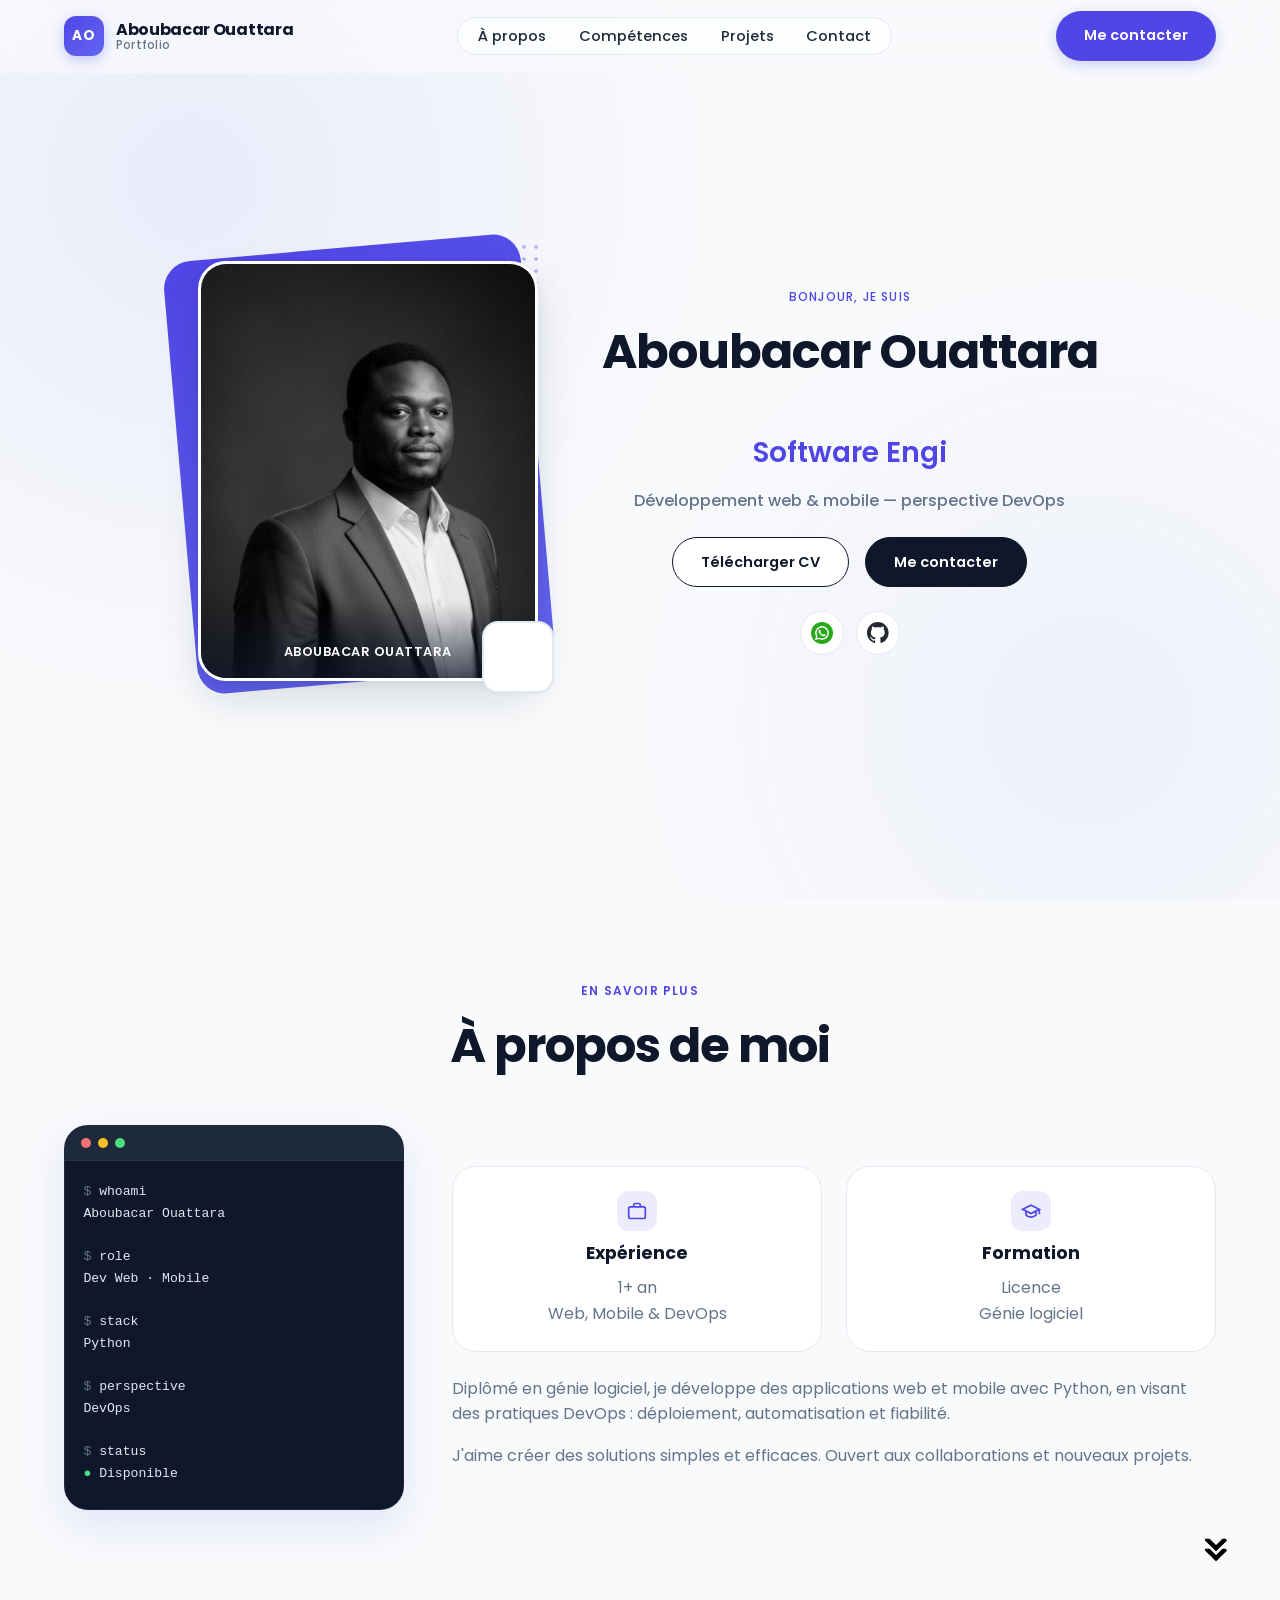
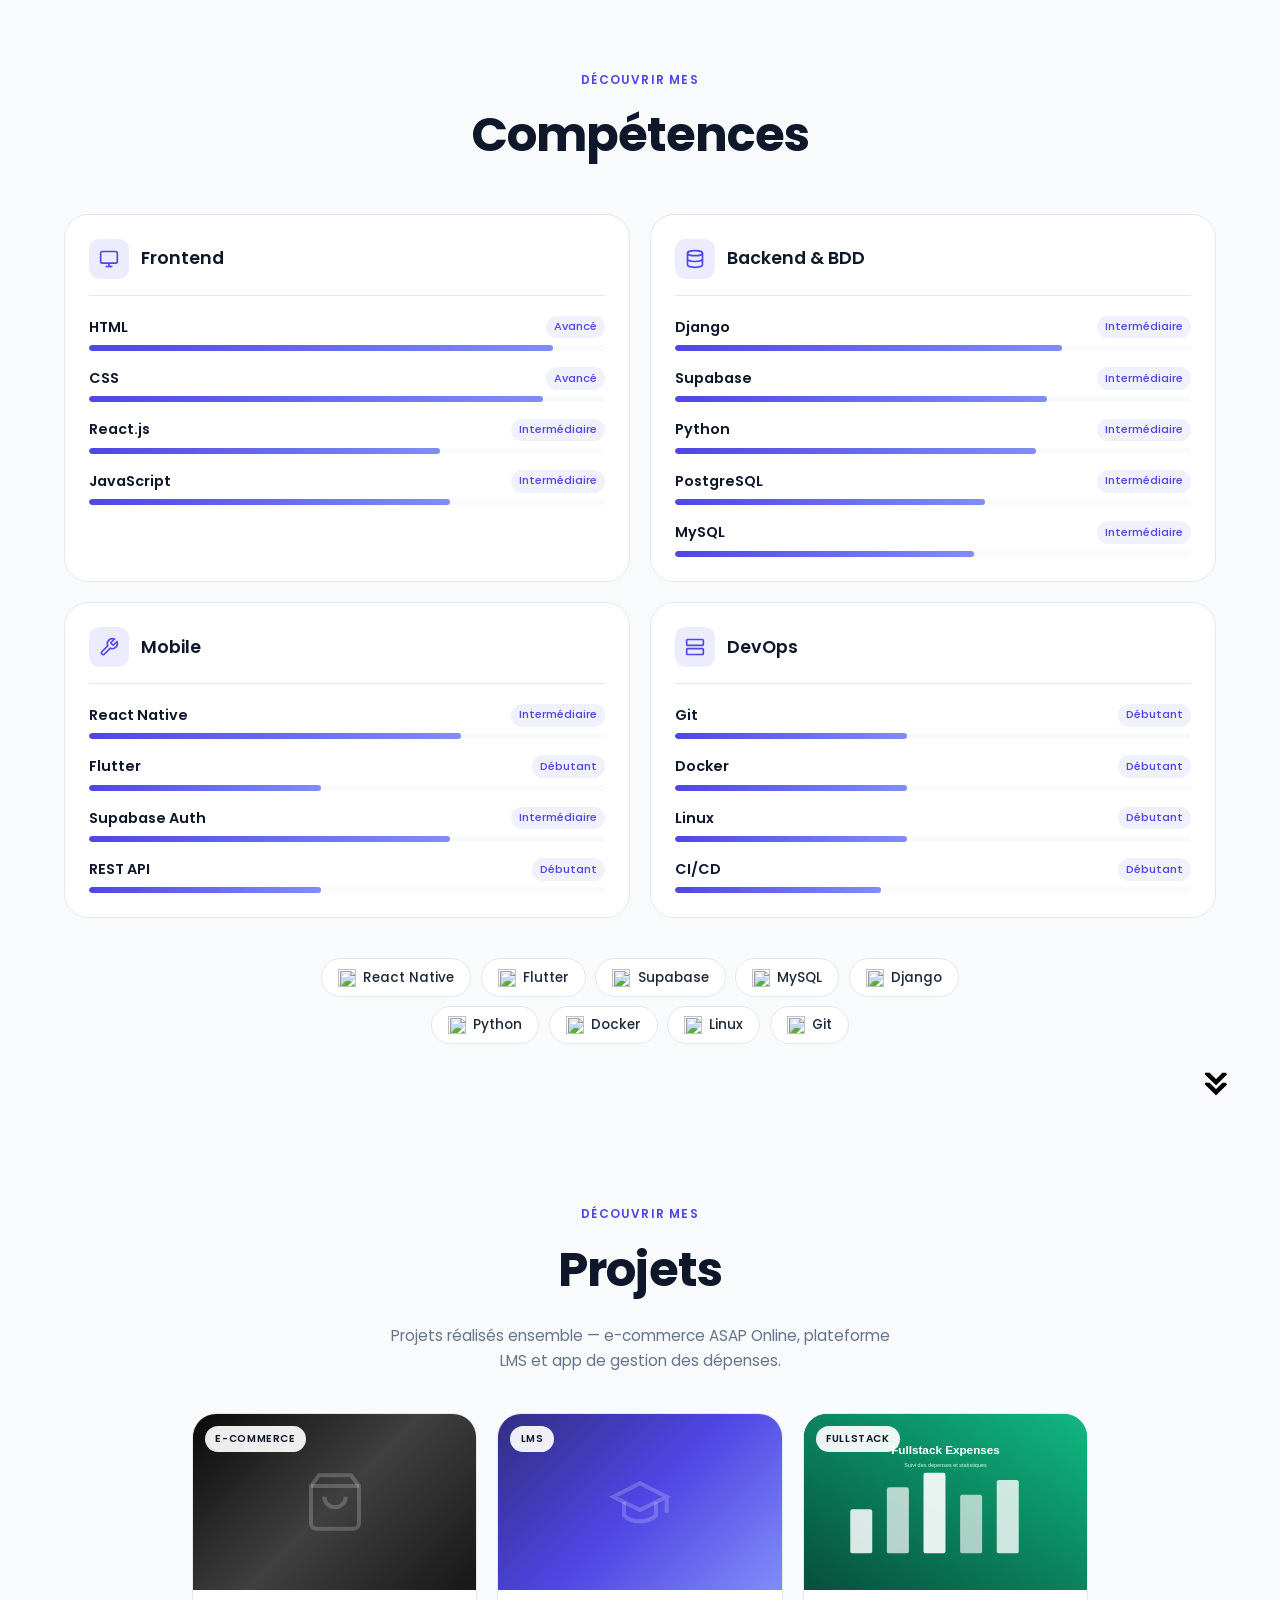
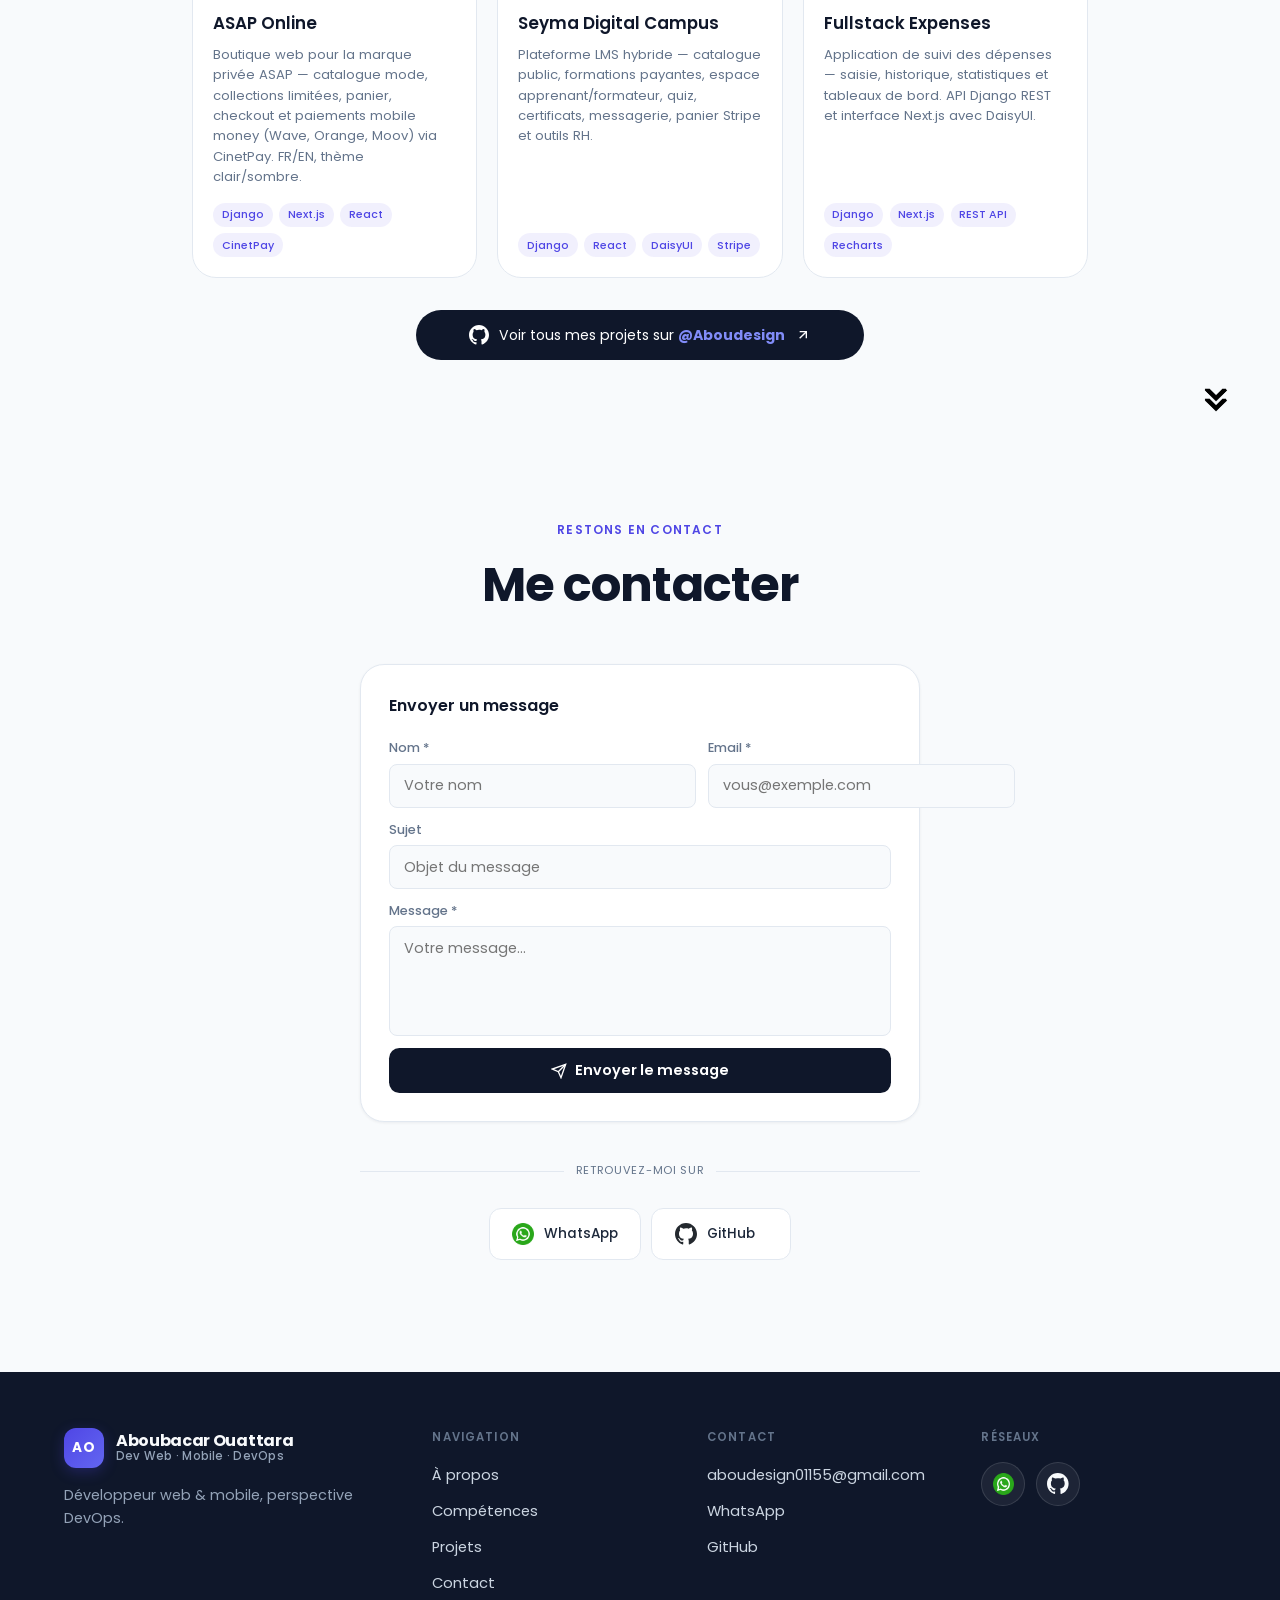
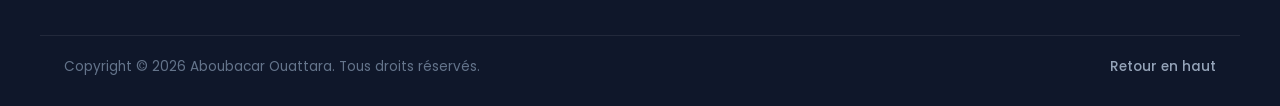
==== commit 814938e6: "Fix WhatsApp number format for Burkina Faso (+226 04475650). Co-authored-by: Cursor <cursoragent@cur" ====
--- a/index.html
+++ b/index.html
@@ -325,7 +325,7 @@
               <a href="mailto:aboudesign01155@gmail.com">aboudesign01155@gmail.com</a>
             </li>
             <li>
-              <a href="https://wa.me/2264475650" target="_blank" rel="noopener noreferrer">WhatsApp</a>
+              <a href="https://wa.me/22604475650" target="_blank" rel="noopener noreferrer">WhatsApp</a>
             </li>
             <li>
               <a href="https://github.com/Aboudesign" target="_blank" rel="noopener noreferrer">GitHub</a>
